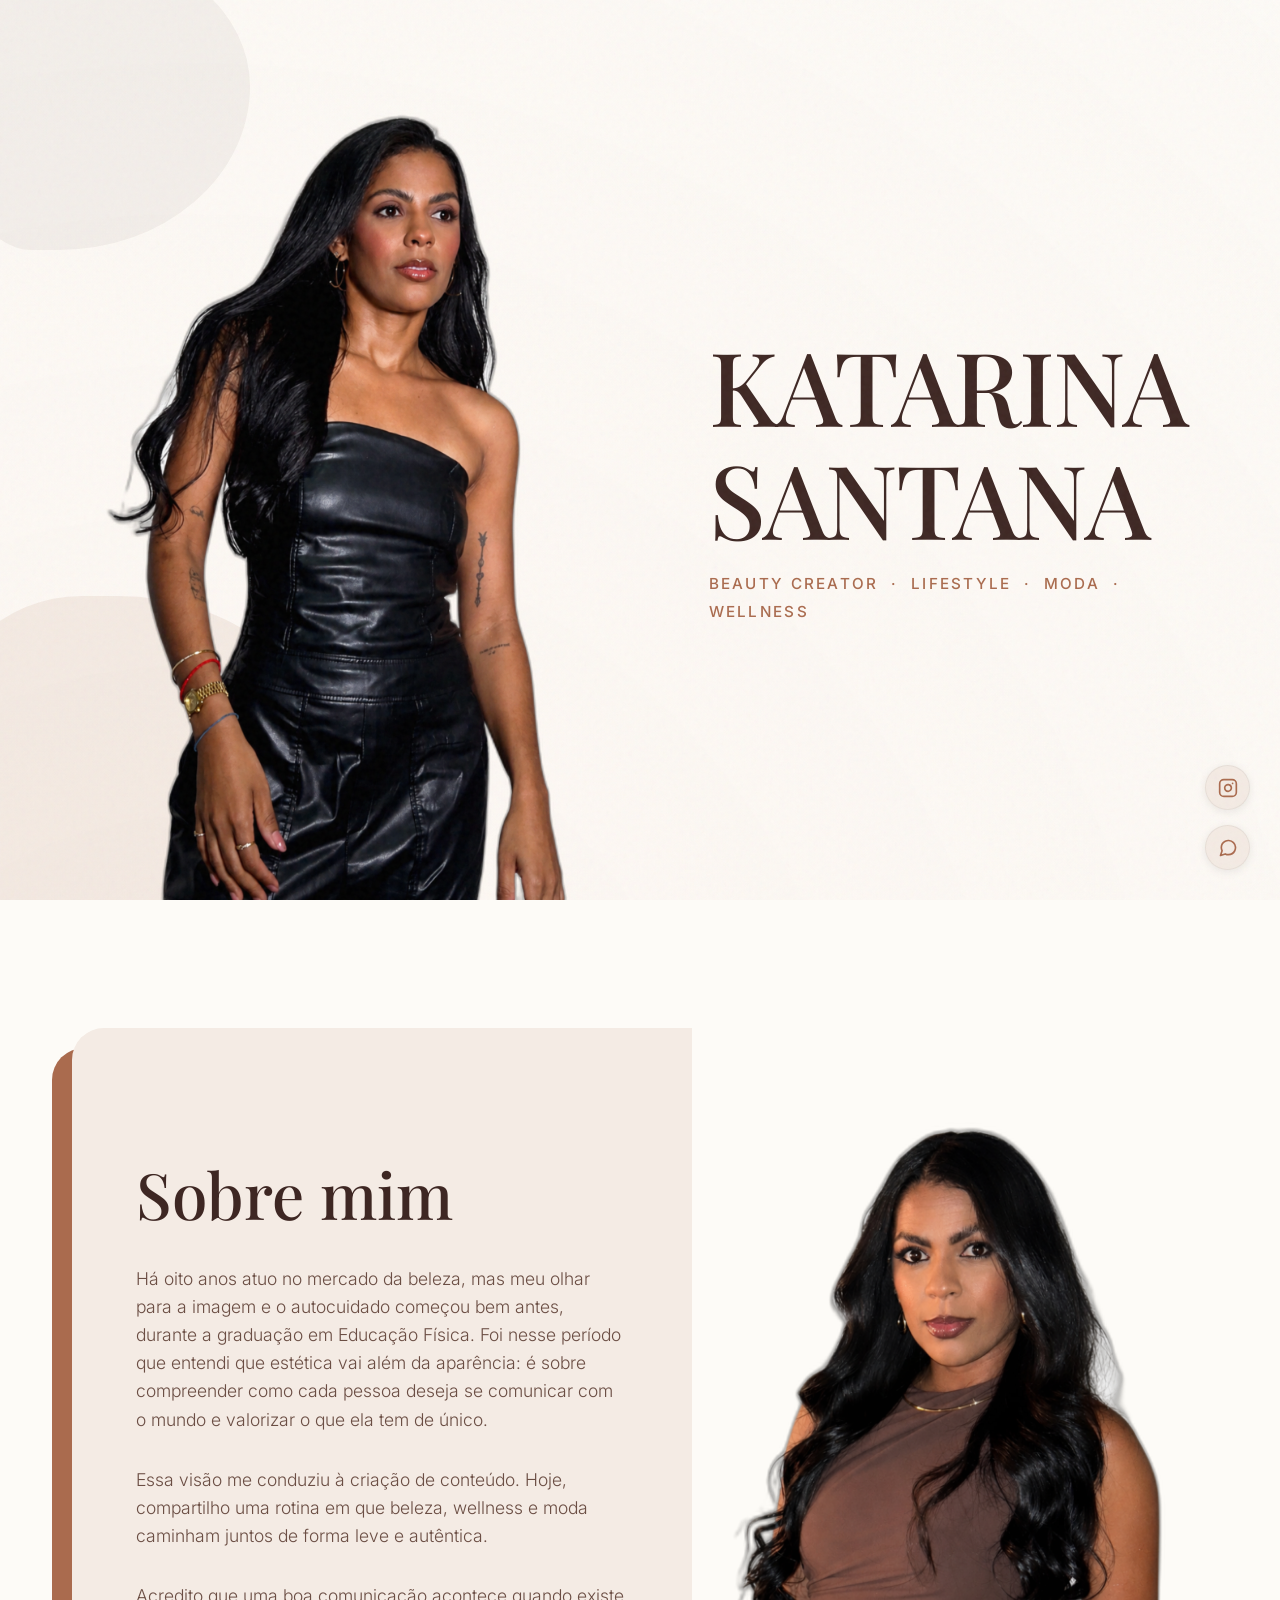
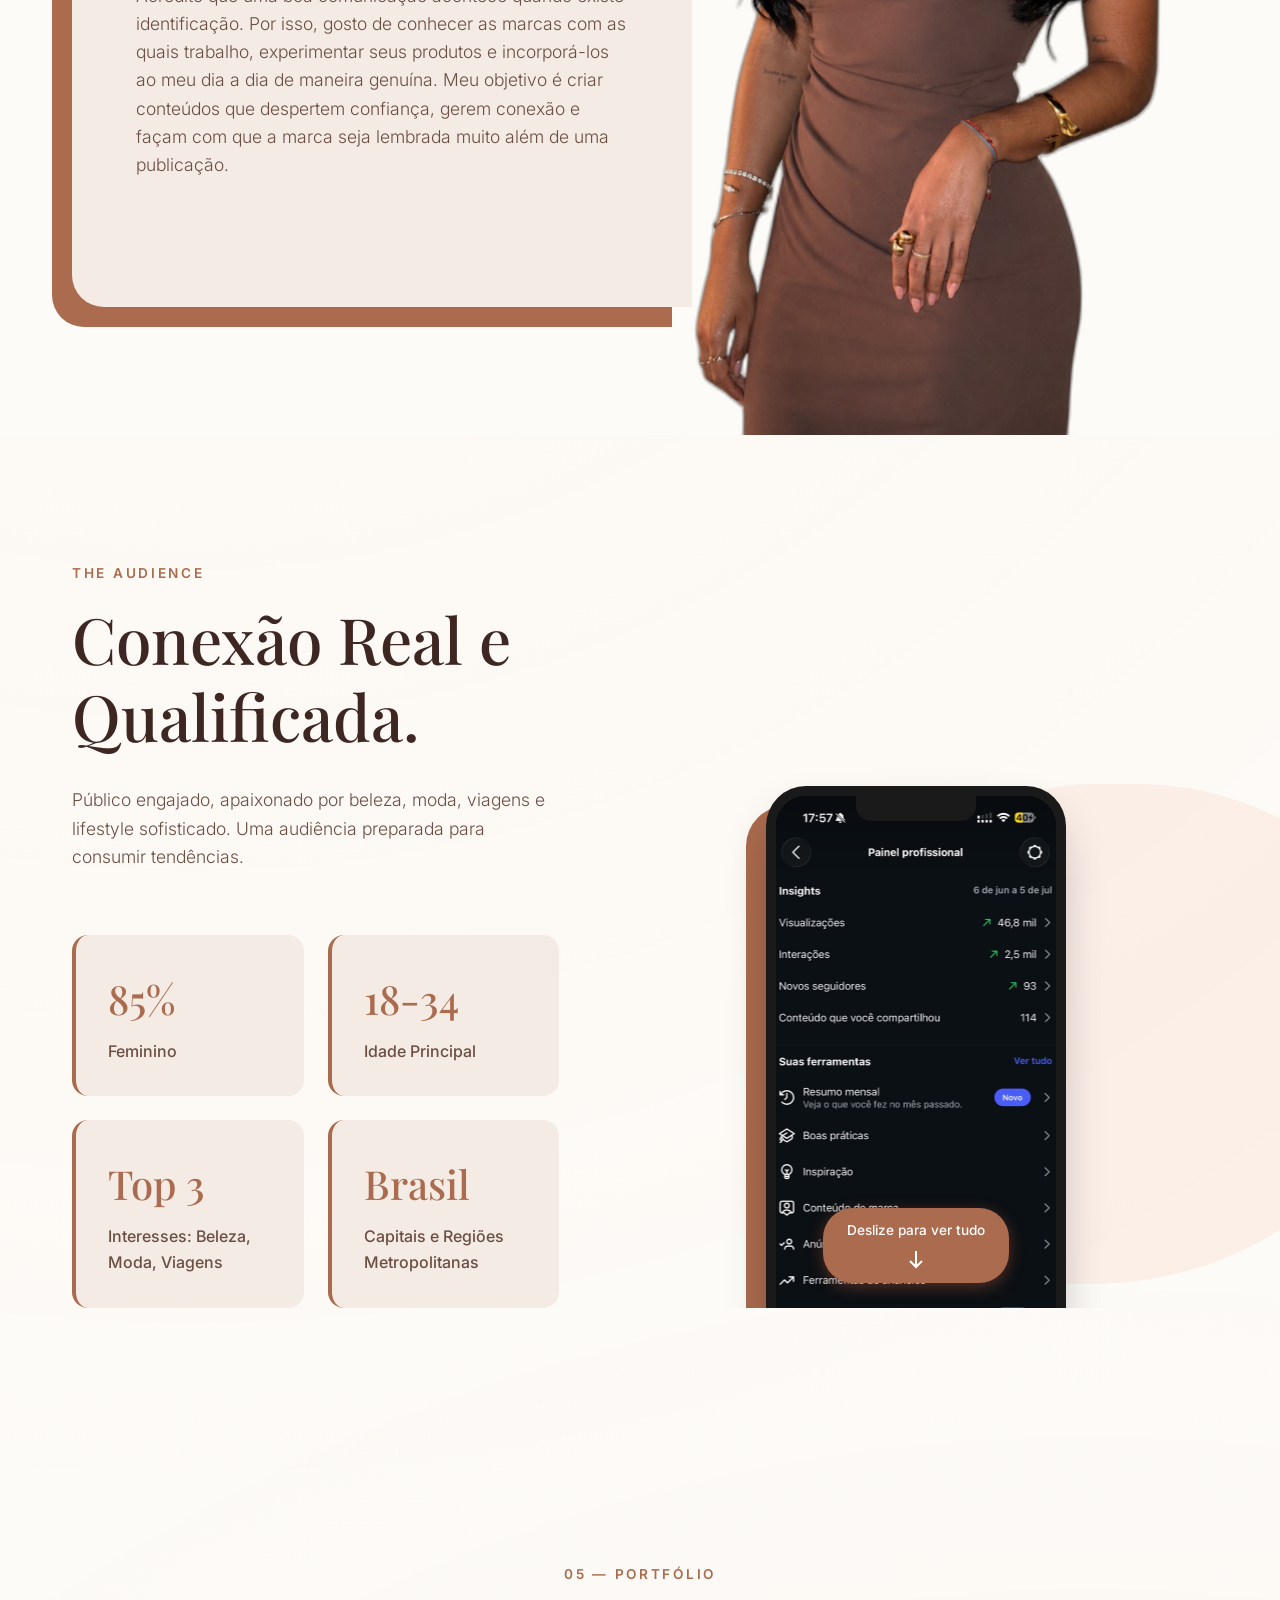
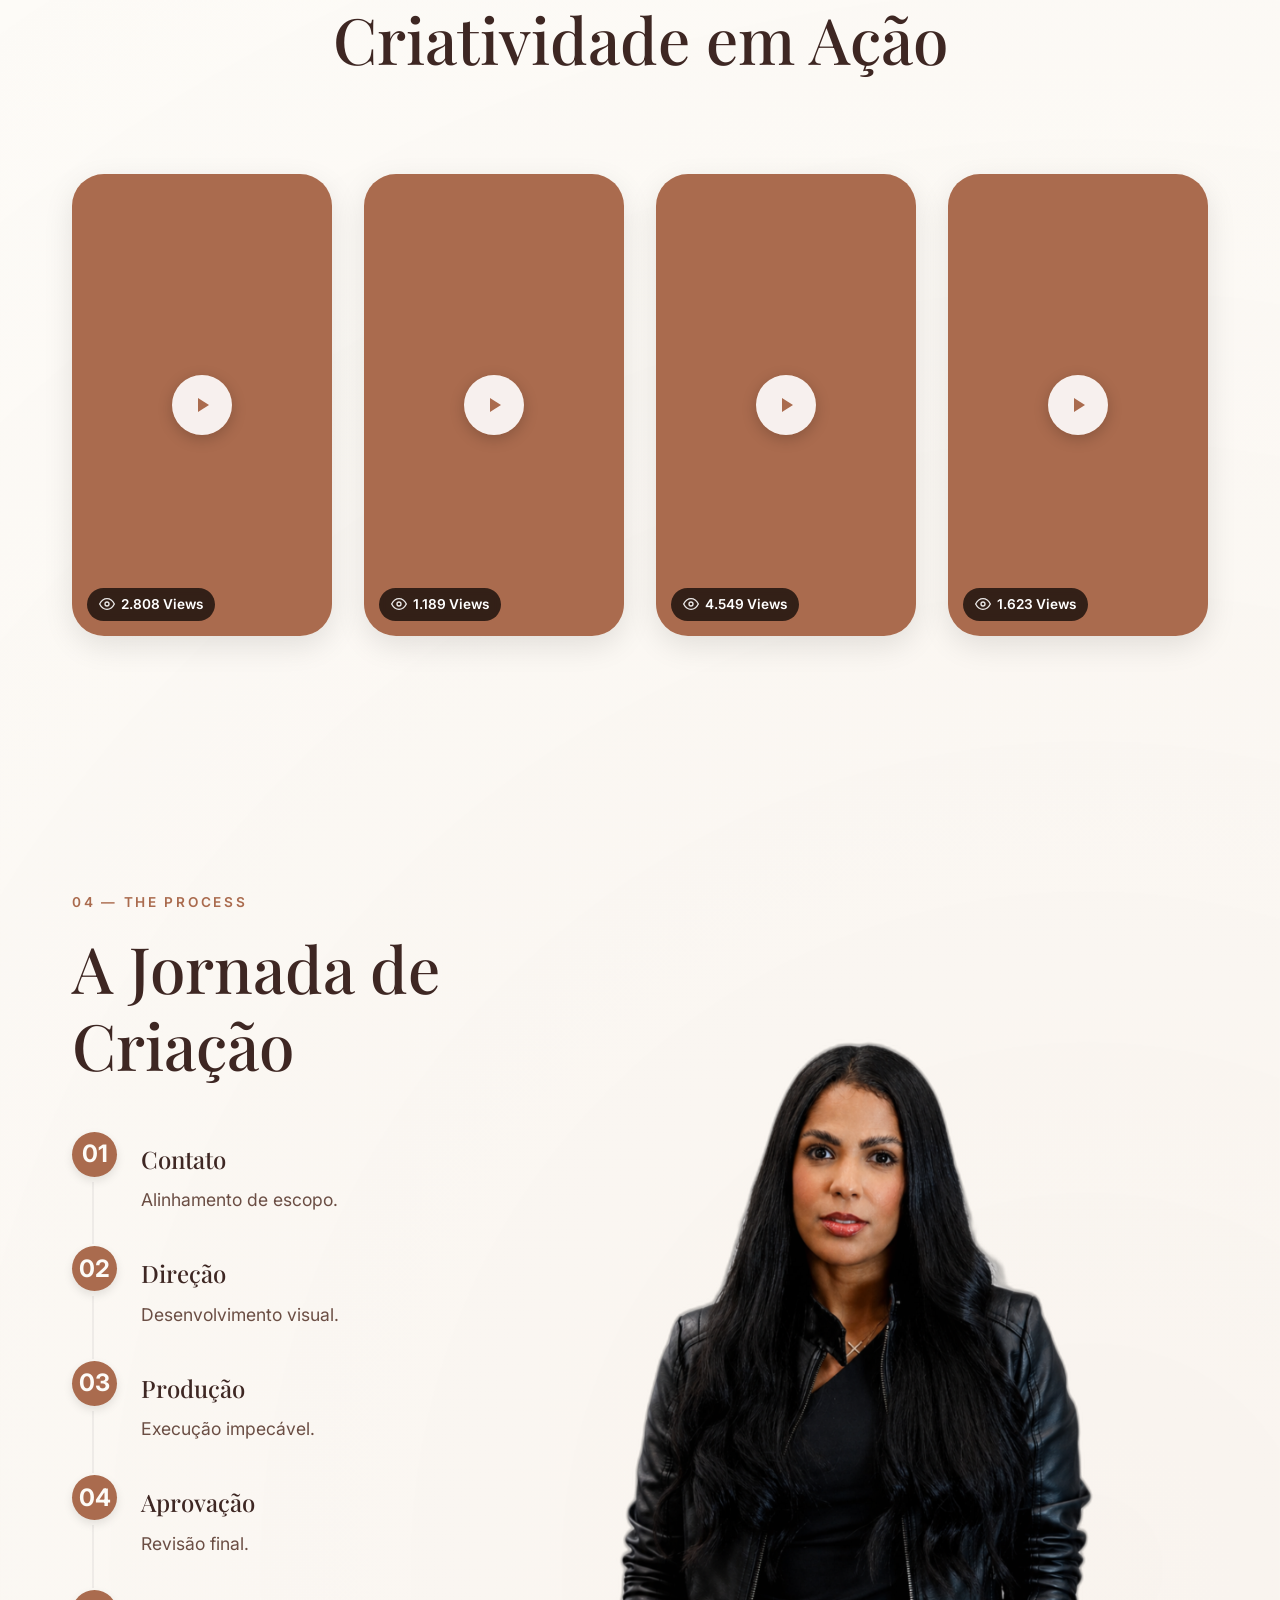
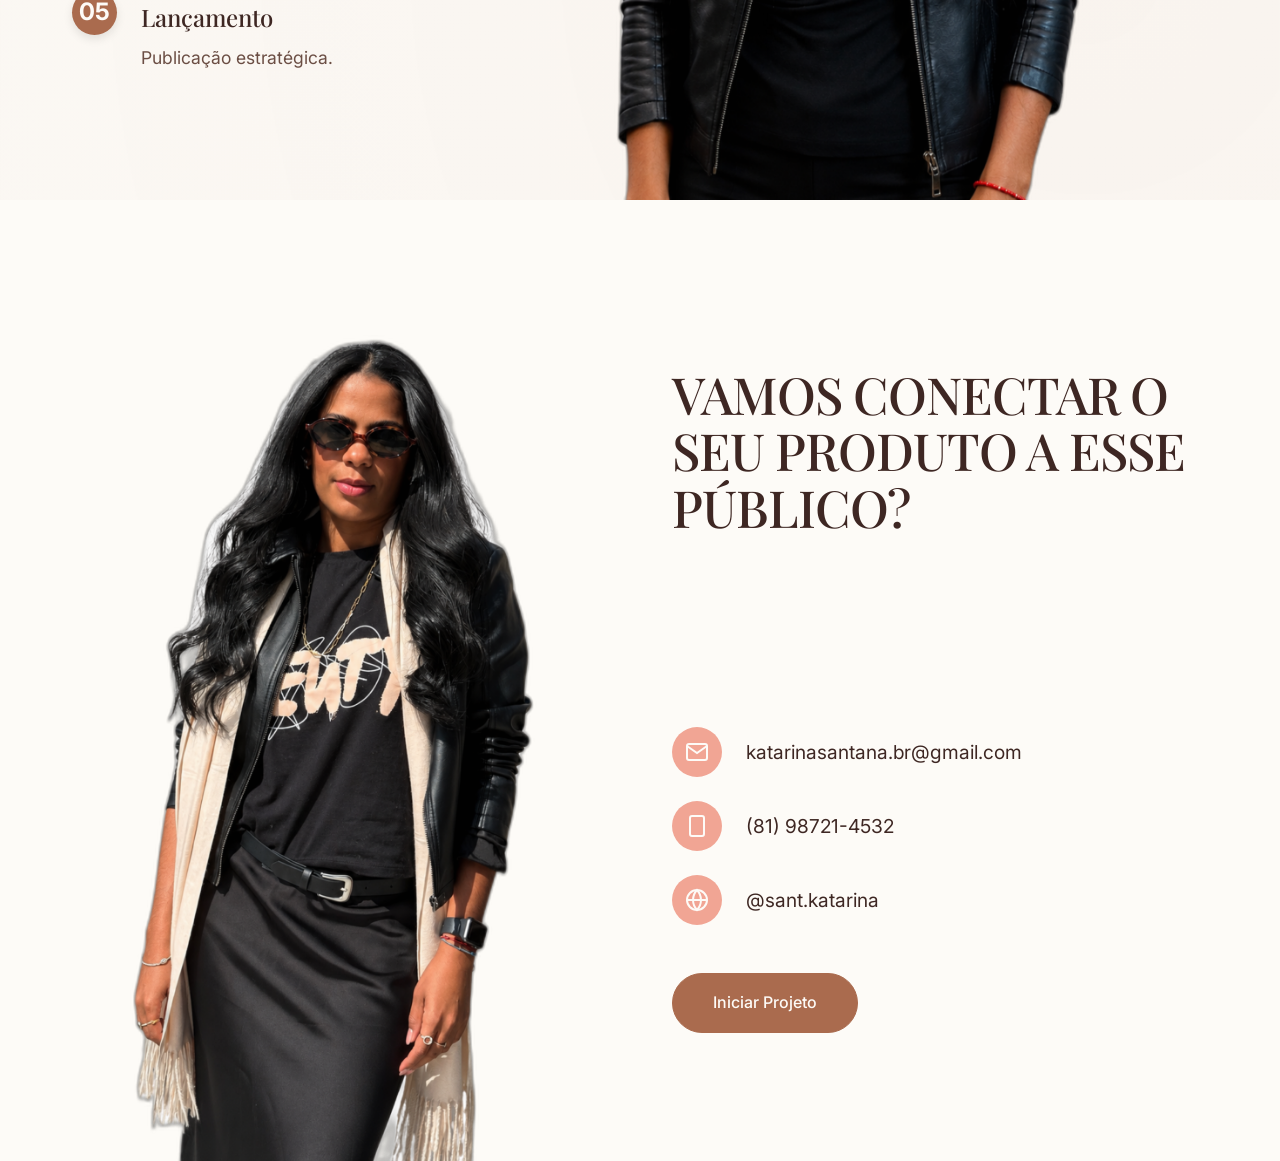
==== index.html @ c08e5e90 "Implementa melhorias de segurança (rel=noopener e .htaccess)" ====
<!DOCTYPE html>
<html lang="pt-BR">
<head>
    <meta charset="UTF-8">
    <meta name="viewport" content="width=device-width, initial-scale=1.0">
    <title>Katarina Santana | Mídia Kit Editorial</title>
    
    <!-- SEO Básico -->
    <meta name="description" content="Mídia Kit de Katarina Santana. Beauty Creator, Lifestyle, Moda e Wellness. Conecte sua marca a um público engajado e qualificado.">
    <meta name="keywords" content="Katarina Santana, Mídia Kit, Influenciadora, Beauty Creator, Lifestyle, Moda, Wellness, Parcerias, Publi">
    <meta name="author" content="Katarina Santana">

    <!-- Open Graph / Redes Sociais (WhatsApp, Instagram, LinkedIn) -->
    <meta property="og:type" content="website">
    <meta property="og:title" content="Katarina Santana | Mídia Kit Oficial">
    <meta property="og:description" content="Descubra o meu universo: Beauty, Lifestyle, Moda e Wellness. Vamos conectar a sua marca ao meu público?">
    <meta property="og:image" content="https://tecflowsolucoess.github.io/katarinasantana/assets/images/og-image.jpg?v=2">
    <meta property="og:image:width" content="800">
    <meta property="og:image:height" content="800">
    <meta property="og:url" content="https://tecflowsolucoess.github.io/katarinasantana/">
    <meta property="og:site_name" content="Katarina Santana">

    <!-- Favicon -->
    <link rel="icon" type="image/png" href="assets/images/1.png">
    
    <!-- Google Fonts -->
    <link rel="preconnect" href="https://fonts.googleapis.com">
    <link rel="preconnect" href="https://fonts.gstatic.com" crossorigin>
    <link href="https://fonts.googleapis.com/css2?family=Inter:wght@300;400;500;600&family=Playfair+Display:ital,wght@0,400;0,500;0,600;1,400;1,500&display=swap" rel="stylesheet">
    
    <!-- CSS -->
    <link rel="stylesheet" href="css/style.css?v=4">
    <link rel="stylesheet" href="css/animations.css?v=2">
    <link rel="stylesheet" href="css/responsive.css?v=2">
</head>
<body>

    <main class="smooth-scroll">
        <!-- Blobs Decorativos de Fundo (Aquarela) -->
        <div class="blob blob-terracota" style="top: 10%; left: -5%; width: 400px; height: 400px;"></div>
        <div class="blob blob-rose" style="top: 40%; right: -10%; width: 500px; height: 500px;"></div>

        <!-- Section 1: The Cover (Hero Editorial) -->
        <section id="hero" class="section-hero">
            <div class="container">
                <div class="hero-grid">
                    <div class="hero-image-col">
                        <img src="assets/images/2.png" alt="Katarina Santana" class="blend-image">
                    </div>
                    <div class="hero-content">
                        <h1 class="title-display">KATARINA<br>SANTANA</h1>
                        <p class="hero-roles">Beauty Creator &nbsp;·&nbsp; Lifestyle &nbsp;·&nbsp; Moda &nbsp;·&nbsp; Wellness</p>
                    </div>
                </div>
            </div>
        </section>

        <!-- Section 2: Sobre Mim -->
        <section id="sobre" class="section-sobre">
            <div class="container relative">
                <div class="sobre-wrapper">
                    <div class="sobre-card">
                        <h2 class="title-section">Sobre mim</h2>
                        <p class="text-body mb-4">Há oito anos atuo no mercado da beleza, mas meu olhar para a imagem e o autocuidado começou bem antes, durante a graduação em Educação Física. Foi nesse período que entendi que estética vai além da aparência: é sobre compreender como cada pessoa deseja se comunicar com o mundo e valorizar o que ela tem de único.</p>
                        <p class="text-body mb-4">Essa visão me conduziu à criação de conteúdo. Hoje, compartilho uma rotina em que beleza, wellness e moda caminham juntos de forma leve e autêntica.</p>
                        <p class="text-body">Acredito que uma boa comunicação acontece quando existe identificação. Por isso, gosto de conhecer as marcas com as quais trabalho, experimentar seus produtos e incorporá-los ao meu dia a dia de maneira genuína. Meu objetivo é criar conteúdos que despertem confiança, gerem conexão e façam com que a marca seja lembrada muito além de uma publicação.</p>
                    </div>
                    <div class="sobre-image-col">
                        <img src="assets/images/1.png" alt="Katarina Santana - A Essência" class="blend-image">
                    </div>
                </div>
            </div>
        </section>




        <!-- Section 5: The Audience -->
        <section id="audience" class="section-audience section-padding">
            <div class="container">
                <div class="audience-grid">
                    <div class="audience-text">
                        <span class="subtitle">The Audience</span>
                        <h2 class="title-section">Conexão Real e Qualificada.</h2>
                        <p class="text-body mb-8">Público engajado, apaixonado por beleza, moda, viagens e lifestyle sofisticado. Uma audiência preparada para consumir tendências.</p>
                        
                        <div class="demographics-grid">
                            <div class="demo-item">
                                <h4>85%</h4>
                                <p>Feminino</p>
                            </div>
                            <div class="demo-item">
                                <h4>18-34</h4>
                                <p>Idade Principal</p>
                            </div>
                            <div class="demo-item">
                                <h4>Top 3</h4>
                                <p>Interesses: Beleza, Moda, Viagens</p>
                            </div>
                            <div class="demo-item">
                                <h4>Brasil</h4>
                                <p>Capitais e Regiões Metropolitanas</p>
                            </div>
                        </div>
                    </div>
                    
                    <div class="audience-image">
                        <div class="phone-mockup">
                            <div class="phone-scroll-area">
                                <img src="assets/images/METRICAS/IMG-20260706-WA0044.jpg" alt="Métricas do Instagram - Painel Profissional">
                                <img src="assets/images/METRICAS/1000336711.jpg" alt="Métricas do Instagram - Alcance">
                                <img src="assets/images/METRICAS/1000336714.jpg" alt="Métricas do Instagram - Público">
                                <img src="assets/images/METRICAS/WhatsApp Image 2026-07-17 at 15.38.40 (1).jpeg" alt="Métricas do Instagram - Novas">
                                <img src="assets/images/METRICAS/WhatsApp Image 2026-07-17 at 15.38.40 (2).jpeg" alt="Métricas do Instagram - Novas">
                                <img src="assets/images/METRICAS/WhatsApp Image 2026-07-17 at 15.38.40.jpeg" alt="Métricas do Instagram - Novas">
                                <img src="assets/images/METRICAS/WhatsApp Image 2026-07-17 at 15.38.41.jpeg" alt="Métricas do Instagram - Novas">
                            </div>
                        </div>
                        <div class="scroll-hint" id="scrollHint">
                            <span>Deslize para ver tudo</span>
                            <svg width="24" height="24" viewBox="0 0 24 24" fill="none" stroke="currentColor" stroke-width="2"><path d="M12 4v16M18 14l-6 6-6-6"/></svg>
                        </div>
                    </div>
                </div>
            </div>
        </section>

        <!-- Section 6: Video Showcase (Vitrine) -->
        <section id="showcase" class="section-showcase section-padding">
            <div class="blob blob-brown" style="top: -50px; left: -50px; width: 300px; height: 300px;"></div>
            
            <div class="container relative">
                <div class="showcase-header text-center mb-8">
                    <span class="subtitle">05 — Portfólio</span>
                    <h2 class="title-section">Criatividade em Ação</h2>
                </div>
                
                <div class="video-grid mt-8">
                    <!-- Video 1 -->
                    <a href="https://www.instagram.com/reel/DZqTfoDMDBE/" target="_blank" rel="noopener noreferrer" class="video-item" id="video1">
                        <div class="video-cover">
                            <video src="assets/videos/VIDEO 1/video.mp4" autoplay loop muted playsinline class="video-preview"></video>
                            <div class="video-metric">
                                <svg width="16" height="16" viewBox="0 0 24 24" fill="none" stroke="currentColor" stroke-width="2"><path d="M1 12s4-8 11-8 11 8 11 8-4 8-11 8-11-8-11-8z"/><circle cx="12" cy="12" r="3"/></svg>
                                <span>2.808 Views</span>
                            </div>
                            <div class="play-button">
                                <svg width="24" height="24" viewBox="0 0 24 24" fill="currentColor"><path d="M8 5v14l11-7z"/></svg>
                            </div>
                        </div>
                    </a>
                    
                    <!-- Video 2 -->
                    <a href="https://www.instagram.com/reel/DZ8UK_6MDqi/" target="_blank" rel="noopener noreferrer" class="video-item" id="video2">
                        <div class="video-cover">
                            <video src="assets/videos/VIDEO 2/video.mp4" autoplay loop muted playsinline class="video-preview"></video>
                            <div class="video-metric">
                                <svg width="16" height="16" viewBox="0 0 24 24" fill="none" stroke="currentColor" stroke-width="2"><path d="M1 12s4-8 11-8 11 8 11 8-4 8-11 8-11-8-11-8z"/><circle cx="12" cy="12" r="3"/></svg>
                                <span>1.189 Views</span>
                            </div>
                            <div class="play-button">
                                <svg width="24" height="24" viewBox="0 0 24 24" fill="currentColor"><path d="M8 5v14l11-7z"/></svg>
                            </div>
                        </div>
                    </a>
                    
                    <!-- Video 3 -->
                    <a href="https://www.instagram.com/reel/DaJM4aHMTYI/" target="_blank" rel="noopener noreferrer" class="video-item" id="video3">
                        <div class="video-cover">
                            <video src="assets/videos/VIDEO 3/video novo.mp4" autoplay loop muted playsinline class="video-preview"></video>
                            <div class="video-metric">
                                <svg width="16" height="16" viewBox="0 0 24 24" fill="none" stroke="currentColor" stroke-width="2"><path d="M1 12s4-8 11-8 11 8 11 8-4 8-11 8-11-8-11-8z"/><circle cx="12" cy="12" r="3"/></svg>
                                <span>4.549 Views</span>
                            </div>
                            <div class="play-button">
                                <svg width="24" height="24" viewBox="0 0 24 24" fill="currentColor"><path d="M8 5v14l11-7z"/></svg>
                            </div>
                        </div>
                    </a>
                    
                    <!-- Video 4 -->
                    <a href="https://www.instagram.com/reel/DZBXLuNM38G/" target="_blank" rel="noopener noreferrer" class="video-item" id="video4">
                        <div class="video-cover">
                            <video src="assets/videos/VIDEO 4/video.mp4" autoplay loop muted playsinline class="video-preview"></video>
                            <div class="video-metric">
                                <svg width="16" height="16" viewBox="0 0 24 24" fill="none" stroke="currentColor" stroke-width="2"><path d="M1 12s4-8 11-8 11 8 11 8-4 8-11 8-11-8-11-8z"/><circle cx="12" cy="12" r="3"/></svg>
                                <span>1.623 Views</span>
                            </div>
                            <div class="play-button">
                                <svg width="24" height="24" viewBox="0 0 24 24" fill="currentColor"><path d="M8 5v14l11-7z"/></svg>
                            </div>
                        </div>
                    </a>
                </div>
                

            </div>
        </section>

        <!-- Section 7: The Process -->
        <section id="process" class="section-process section-padding" style="background-color: var(--clr-bg-alt);">
            <div class="container">
                <div class="process-grid">
                    <div class="process-image-wrapper">
                        <img src="assets/images/3.png" alt="A Jornada de Criação" class="blend-image">
                    </div>
                    <div class="process-content">
                        <span class="subtitle">04 — The Process</span>
                        <h2 class="title-section" style="margin-bottom: 3rem;">A Jornada de Criação</h2>
                        <div class="process-steps-vertical">
                            <div class="step-item-vert">
                                <span class="step-number">01</span>
                                <div class="step-text">
                                    <h4 class="step-title">Contato</h4>
                                    <p class="step-desc">Alinhamento de escopo.</p>
                                </div>
                            </div>
                            <div class="step-item-vert">
                                <span class="step-number">02</span>
                                <div class="step-text">
                                    <h4 class="step-title">Direção</h4>
                                    <p class="step-desc">Desenvolvimento visual.</p>
                                </div>
                            </div>
                            <div class="step-item-vert">
                                <span class="step-number">03</span>
                                <div class="step-text">
                                    <h4 class="step-title">Produção</h4>
                                    <p class="step-desc">Execução impecável.</p>
                                </div>
                            </div>
                            <div class="step-item-vert">
                                <span class="step-number">04</span>
                                <div class="step-text">
                                    <h4 class="step-title">Aprovação</h4>
                                    <p class="step-desc">Revisão final.</p>
                                </div>
                            </div>
                            <div class="step-item-vert">
                                <span class="step-number">05</span>
                                <div class="step-text">
                                    <h4 class="step-title">Lançamento</h4>
                                    <p class="step-desc">Publicação estratégica.</p>
                                </div>
                            </div>
                        </div>
                    </div>
                </div>
            </div>
        </section>

        <!-- Section 8: The Invitation (Contato) -->
        <section id="cta" class="section-cta">
            <div class="container">
                <div class="cta-grid">
                    <div class="cta-image-wrapper">
                        <img src="assets/images/4.png" alt="Contato" class="blend-image">
                    </div>
                    <div class="cta-text">
                        <span class="subtitle">07 — The Invitation</span>
                        <h2 class="title-display" style="font-size: clamp(2rem, 4vw, 3.2rem); line-height: 1.1; margin-bottom: 1rem;">VAMOS CONECTAR O SEU PRODUTO A ESSE PÚBLICO?</h2>
                        <p class="text-body" style="font-size: 1.25rem; color: var(--clr-text-main); margin-bottom: 2rem;">Mais do que criar conteúdo, eu ofereço uma ponte de confiança entre a sua marca e uma comunidade altamente nichada através de narrativas estéticas, autênticas e que geram desejo e identificação real.</p>
                        
                        <div class="contact-info">
                            <a href="mailto:katarinasantana.br@gmail.com" class="contact-item">
                                <div class="contact-icon">
                                    <svg width="24" height="24" viewBox="0 0 24 24" fill="none" stroke="currentColor" stroke-width="2"><path d="M4 4h16c1.1 0 2 .9 2 2v12c0 1.1-.9 2-2 2H4c-1.1 0-2-.9-2-2V6c0-1.1.9-2 2-2z"></path><polyline points="22,6 12,13 2,6"></polyline></svg>
                                </div>
                                <span>katarinasantana.br@gmail.com</span>
                            </a>
                            <a href="https://wa.me/5581987214532" target="_blank" rel="noopener noreferrer" class="contact-item">
                                <div class="contact-icon">
                                    <svg width="24" height="24" viewBox="0 0 24 24" fill="none" stroke="currentColor" stroke-width="2"><rect x="5" y="2" width="14" height="20" rx="2" ry="2"></rect><line x1="12" y1="18" x2="12.01" y2="18"></line></svg>
                                </div>
                                <span>(81) 98721-4532</span>
                            </a>
                            <a href="https://instagram.com/sant.katarina" target="_blank" rel="noopener noreferrer" class="contact-item">
                                <div class="contact-icon">
                                    <svg width="24" height="24" viewBox="0 0 24 24" fill="none" stroke="currentColor" stroke-width="2"><circle cx="12" cy="12" r="10"></circle><line x1="2" y1="12" x2="22" y2="12"></line><path d="M12 2a15.3 15.3 0 0 1 4 10 15.3 15.3 0 0 1-4 10 15.3 15.3 0 0 1-4-10 15.3 15.3 0 0 1 4-10z"></path></svg>
                                </div>
                                <span>@sant.katarina</span>
                            </a>
                        </div>
                        
                        <div style="margin-top: 3rem;">
                            <a href="https://wa.me/5581987214532" target="_blank" rel="noopener noreferrer" class="btn-primary">Iniciar Projeto</a>
                        </div>
                    </div>
                </div>
            </div>
    </section>
    
        <!-- Floating Action Buttons -->
        <div class="floating-buttons">
            <a href="https://instagram.com/sant.katarina" target="_blank" rel="noopener noreferrer" class="float-btn float-ig" aria-label="Instagram">
                <svg width="24" height="24" viewBox="0 0 24 24" fill="none" stroke="currentColor" stroke-width="2" stroke-linecap="round" stroke-linejoin="round"><rect x="2" y="2" width="20" height="20" rx="5" ry="5"></rect><path d="M16 11.37A4 4 0 1 1 12.63 8 4 4 0 0 1 16 11.37z"></path><line x1="17.5" y1="6.5" x2="17.51" y2="6.5"></line></svg>
            </a>
            <a href="https://wa.me/5581987214532" target="_blank" rel="noopener noreferrer" class="float-btn float-wa" aria-label="WhatsApp">
                <svg width="28" height="28" viewBox="0 0 24 24" fill="none" stroke="currentColor" stroke-width="2" stroke-linecap="round" stroke-linejoin="round"><path d="M21 11.5a8.38 8.38 0 0 1-.9 3.8 8.5 8.5 0 0 1-7.6 4.7 8.38 8.38 0 0 1-3.8-.9L3 21l1.9-5.7a8.38 8.38 0 0 1-.9-3.8 8.5 8.5 0 0 1 4.7-7.6 8.38 8.38 0 0 1 3.8-.9h.5a8.48 8.48 0 0 1 8 8v.5z"></path></svg>
            </a>
        </div>
    </main>

    <!-- Scripts -->
    <script src="js/main.js?v=4"></script>
    <script src="js/animations.js?v=2"></script>
    <script src="js/gallery.js?v=2"></script>
</body>
</html>
---- css/style.css ----
/* ==========================================================================
   Base & Reset
   ========================================================================== */
:root {
    /* Cores principais baseadas no PDF (Terracota, Marrom Escuro, Bege, Rosé) */
    --clr-bg-main: #FDFBF7; /* Bege texturizado claro */
    --clr-bg-card: #F4EBE4; /* Bege um pouco mais escuro para cards */
    --clr-text-main: #3E2723; /* Marrom bordô escuro */
    --clr-text-muted: #6B4E44; /* Marrom médio suave */
    --clr-terracota: #AA6B4E; /* Terracota / Marrom avermelhado quente */
    --clr-rose: #F1A594; /* Rosé / Pêssego */
    --clr-rose-light: #FCECE8;
    --clr-white: #ffffff;
    
    /* Tipografia */
    --font-heading: 'Playfair Display', serif;
    --font-body: 'Inter', sans-serif;
    
    /* Espaçamentos e Layout */
    --spacing-xs: 0.5rem;
    --spacing-sm: 1rem;
    --spacing-md: 2rem;
    --spacing-lg: 4rem;
    --spacing-xl: 8rem;
    
    --container-width: 1200px;
    --radius-sm: 8px;
    --radius-md: 16px;
    --radius-lg: 32px;
    --radius-blob: 40% 60% 70% 30% / 40% 50% 60% 50%;
}

* {
    margin: 0;
    padding: 0;
    box-sizing: border-box;
}

body {
    font-family: var(--font-body);
    color: var(--clr-text-main);
    background-color: var(--clr-bg-main);
    line-height: 1.6;
    overflow-x: hidden;
    position: relative;
    /* Textura de fundo suave imitando aquarela/papel */
    background-image: 
        radial-gradient(circle at 15% 20%, rgba(241, 165, 148, 0.05) 0%, transparent 40%),
        radial-gradient(circle at 85% 80%, rgba(170, 107, 78, 0.05) 0%, transparent 40%);
}

/* Textura Global Premium (Ruído/Papel) */
body::after {
    content: '';
    position: fixed;
    top: 0;
    left: 0;
    width: 100vw;
    height: 100vh;
    pointer-events: none; /* Não atrapalha os cliques */
    z-index: 9999; /* Fica por cima de tudo unificando a textura */
    background-image: url("data:image/svg+xml,%3Csvg viewBox='0 0 200 200' xmlns='http://www.w3.org/2000/svg'%3E%3Cfilter id='noiseFilter'%3E%3CfeTurbulence type='fractalNoise' baseFrequency='0.8' numOctaves='3' stitchTiles='stitch'/%3E%3C/filter%3E%3Crect width='100%25' height='100%25' filter='url(%23noiseFilter)' opacity='0.05'/%3E%3C/svg%3E");
    opacity: 0.8; /* Intensidade fina */
}

.container {
    width: 100%;
    max-width: var(--container-width);
    margin: 0 auto;
    padding: 0 var(--spacing-md);
    position: relative;
    z-index: 2;
}

.section-padding {
    padding: var(--spacing-xl) 0;
}

.relative {
    position: relative;
}

/* ==========================================================================
   Typography
   ========================================================================== */
h1, h2, h3, h4, h5, h6 {
    font-family: var(--font-heading);
    color: var(--clr-text-main);
    font-weight: 500;
}

.title-display {
    font-size: clamp(4rem, 8vw, 7rem);
    line-height: 1.1;
    margin-bottom: var(--spacing-sm);
    letter-spacing: -0.02em;
}

.title-section {
    font-size: clamp(2.5rem, 5vw, 4rem);
    line-height: 1.2;
    margin-bottom: var(--spacing-md);
    position: relative;
    display: inline-block;
}

.subtitle {
    font-family: var(--font-body);
    font-size: 0.85rem;
    text-transform: uppercase;
    letter-spacing: 0.2em;
    color: var(--clr-terracota);
    display: block;
    margin-bottom: var(--spacing-sm);
    font-weight: 600;
}

.text-body {
    font-size: 1.1rem;
    color: var(--clr-text-muted);
    font-weight: 300;
}

.text-center {
    text-align: center;
}

.mb-4 { margin-bottom: var(--spacing-md); }
.mb-8 { margin-bottom: var(--spacing-lg); }
.mt-8 { margin-top: var(--spacing-lg); }

/* ==========================================================================
   Utilitários e Elementos Comuns
   ========================================================================== */
.btn-primary {
    display: inline-block;
    padding: 1rem 2.5rem;
    background-color: var(--clr-terracota);
    color: var(--clr-bg-main);
    text-decoration: none;
    border-radius: 50px;
    font-family: var(--font-body);
    font-weight: 500;
    font-size: 1rem;
    transition: all 0.3s ease;
    border: 1px solid var(--clr-terracota);
    cursor: pointer;
}

.btn-primary:hover {
    background-color: transparent;
    color: var(--clr-terracota);
}

/* A mágica de remover fundos neutros! */
.blend-image {
    display: block;
    width: 100%;
    height: auto;
    object-fit: contain;
    object-position: bottom center;
}

/* Formas orgânicas decorativas (Blobs) */
.blob {
    position: absolute;
    z-index: 0;
    border-radius: var(--radius-blob);
}
.blob-terracota {
    background: var(--clr-terracota);
    opacity: 0.1;
}
.blob-rose {
    background: var(--clr-rose);
    opacity: 0.15;
}
.blob-brown {
    background: var(--clr-text-main);
    opacity: 0.05;
}

/* ==========================================================================
   Section 1: Hero Editorial
   ========================================================================== */
.section-hero {
    min-height: 100vh;
    display: flex;
    align-items: flex-end;
    position: relative;
    overflow: hidden;
    padding-top: 10vh;
}

.hero-grid {
    display: grid;
    grid-template-columns: 1fr 1fr;
    align-items: stretch;
    gap: var(--spacing-lg);
    width: 100%;
    position: relative;
    z-index: 2;
}

.hero-image-col {
    position: relative;
    display: flex;
    align-items: flex-end;
    justify-content: flex-start;
}

.hero-image-col img {
    max-height: 90vh;
    width: auto;
    object-fit: contain;
    object-position: bottom left;
}

.hero-content {
    display: flex;
    flex-direction: column;
    justify-content: center;
    padding-right: var(--spacing-xl);
    padding-bottom: 4vh; /* Ajustado para descer mais o texto em relação à base */
}

.hero-roles {
    font-family: var(--font-body);
    font-size: 0.95rem;
    color: var(--clr-terracota);
    text-transform: uppercase;
    letter-spacing: 0.15em;
    font-weight: 500;
    line-height: 1.8;
}

.hero-desc {
    margin-top: 1.5rem;
    font-size: 1.15rem;
    font-style: italic;
    color: var(--clr-text-muted);
}

/* ==========================================================================
   Section 2: Sobre Mim
   ========================================================================== */
.section-sobre {
    padding: var(--spacing-xl) 0;
    position: relative;
    background-color: var(--clr-bg-main);
    overflow: hidden;
}

.sobre-wrapper {
    display: grid;
    grid-template-columns: 1.2fr 1fr;
    gap: 0;
    align-items: stretch;
}

.sobre-card {
    background-color: var(--clr-bg-card);
    padding: var(--spacing-xl) var(--spacing-lg);
    border-radius: var(--radius-lg) 0 0 var(--radius-lg);
    box-shadow: -20px 20px 0 var(--clr-terracota); /* Sombra sólida inspirada no PDF */
    position: relative;
    z-index: 2;
}

.sobre-image-col {
    position: relative;
    z-index: 3;
    margin-left: -5rem; /* Sobrepor o card */
    display: block; /* Removendo flex para usar absolute child */
}

.sobre-image-col img {
    position: absolute;
    bottom: calc(-1 * var(--spacing-xl)); /* Ancorar matematicamente ao fundo da seção */
    left: -5%;
    width: 115%;
    height: auto;
    max-height: 200%; /* Permite crescer bastante */
    object-fit: contain;
    object-position: bottom center;
}

/* ==========================================================================
   Section 3: Portfolio Editorial (A Arte)
   ========================================================================== */
.section-portfolio {
    background-color: var(--clr-bg-main);
    position: relative;
}

.portfolio-gallery {
    display: grid;
    grid-template-columns: repeat(3, 1fr);
    gap: 2rem;
    margin-top: var(--spacing-lg);
}

.gallery-item {
    position: relative;
    border-radius: var(--radius-md);
    overflow: hidden;
    aspect-ratio: 4/5;
    box-shadow: 0 10px 30px rgba(62, 39, 35, 0.05);
}

.gallery-item img {
    width: 100%;
    height: 100%;
    object-fit: cover;
    transition: transform 0.6s ease;
}

.gallery-item:hover img {
    transform: scale(1.05);
}

.gallery-item.item-2 {
    margin-top: -3rem; /* Desalinhamento estético */
}

/* ==========================================================================
   Section 4: The Impact (Métricas)
   ========================================================================== */
.section-impact {
    background-color: var(--clr-bg-card);
    position: relative;
    overflow: hidden;
}

.impact-grid {
    display: grid;
    grid-template-columns: 1fr 1fr;
    gap: var(--spacing-xl);
    align-items: stretch;
}

.impact-image {
    position: relative;
    display: flex;
    align-items: flex-end;
    transform: translateY(calc(var(--spacing-xl) + 5rem)); /* Empurra mais para compensar qualquer margem invisível no PNG */
}

/* Estilo de ícones circulares do PDF */
.metrics-list {
    display: flex;
    flex-direction: column;
    gap: 1.5rem;
    margin-top: 2rem;
}

.metric-row {
    display: flex;
    align-items: center;
    gap: 1rem;
}

.metric-icon {
    width: 60px;
    height: 60px;
    background-color: var(--clr-rose);
    border-radius: 50%;
    display: flex;
    align-items: center;
    justify-content: center;
    color: var(--clr-white);
    font-size: 1.5rem;
    flex-shrink: 0;
}

.metric-text {
    font-family: var(--font-heading);
    font-size: 1.6rem;
    color: var(--clr-text-main);
    font-weight: 600;
}

.pill-handle {
    display: inline-block;
    background-color: var(--clr-rose);
    color: var(--clr-text-main);
    font-family: var(--font-body);
    font-weight: 600;
    padding: 1rem 2rem;
    border-radius: 50px;
    font-size: 1.2rem;
    margin-top: 2rem;
    opacity: 0.9;
}

/* ==========================================================================
   Section 5: The Audience
   ========================================================================== */
.section-audience {
    position: relative;
}

.audience-grid {
    display: grid;
    grid-template-columns: 1fr 1.2fr;
    gap: var(--spacing-lg);
    align-items: stretch;
}

.demographics-grid {
    display: grid;
    grid-template-columns: 1fr 1fr;
    gap: 1.5rem;
    margin-top: 2rem;
}

.demo-item {
    background-color: var(--clr-bg-card);
    padding: 2rem;
    border-radius: var(--radius-md);
    border-left: 4px solid var(--clr-terracota);
}

.demo-item h4 {
    font-size: 2.5rem;
    color: var(--clr-terracota);
    margin-bottom: 0.5rem;
}

.demo-item p {
    color: var(--clr-text-muted);
    font-weight: 500;
}

.audience-image {
    display: flex;
    justify-content: center;
    align-items: flex-end;
    position: relative;
}

.phone-mockup {
    position: relative;
    width: 280px;
    height: 620px;
    background-color: #000;
    border-radius: 40px 40px 0 0;
    border: 10px solid #1a1a1a;
    border-bottom: 0;
    box-shadow: 0 25px 50px -12px rgba(0, 0, 0, 0.3), -20px 20px 0 var(--clr-terracota);
    overflow: hidden;
    margin: 0 auto;
}

/* O "notch" (entalhe) da câmera do celular */
.phone-mockup::before {
    content: '';
    position: absolute;
    top: 0;
    left: 50%;
    transform: translateX(-50%);
    width: 120px;
    height: 25px;
    background-color: #1a1a1a;
    border-bottom-left-radius: 15px;
    border-bottom-right-radius: 15px;
    z-index: 10;
}

.phone-scroll-area {
    width: 100%;
    height: 100%;
    overflow-y: auto;
    overflow-x: hidden;
    scroll-behavior: smooth;
    background-color: #111;
    /* Hide scrollbar for a cleaner look */
    scrollbar-width: none;
    -ms-overflow-style: none;
}

.phone-scroll-area::-webkit-scrollbar {
    display: none;
}

.phone-scroll-area img {
    width: 100%;
    height: auto;
    display: block;
    margin-bottom: -1px; /* Evita linhas brancas/pretas finas entre as fotos caso as bordas não se toquem perfeitamente */
}

/* Indicador de rolagem do celular */
.scroll-hint {
    position: absolute;
    bottom: 25px;
    left: 50%;
    transform: translateX(-50%);
    display: flex;
    flex-direction: column;
    align-items: center;
    gap: 5px;
    color: #fff;
    background-color: var(--clr-terracota);
    box-shadow: 0 4px 15px rgba(192, 92, 64, 0.4);
    padding: 12px 24px;
    border-radius: 30px;
    font-size: 0.85rem;
    font-family: var(--font-body);
    font-weight: 500;
    pointer-events: none; /* Para não bloquear o scroll */
    z-index: 999;
    transition: opacity 0.3s ease, visibility 0.3s ease;
    animation: phone-bounce 2s infinite;
}

@keyframes phone-bounce {
    0%, 20%, 50%, 80%, 100% {
        transform: translateX(-50%) translateY(0);
    }
    40% {
        transform: translateX(-50%) translateY(-10px);
    }
    60% {
        transform: translateX(-50%) translateY(-5px);
    }
}

.phone-mockup img {
    width: 100%;
    height: 100%;
    object-fit: cover;
    object-position: top center;
    background-color: #111;
}

/* ==========================================================================
   Section 6: Expertise (O que podemos criar)
   ========================================================================== */
.section-services {
    background-color: var(--clr-bg-main);
    position: relative;
}

.video-grid {
    display: grid;
    grid-template-columns: repeat(4, 1fr);
    gap: 2rem;
    margin-top: 3rem;
}

.video-item {
    display: block;
    text-decoration: none;
    transition: transform 0.3s ease;
    border-radius: var(--radius-lg);
    overflow: hidden;
    box-shadow: 0 10px 30px rgba(0,0,0,0.1);
}

.video-item:hover {
    transform: translateY(-10px);
    box-shadow: 0 15px 40px rgba(0,0,0,0.15);
}

.video-cover {
    position: relative;
    width: 100%;
    aspect-ratio: 9/16; /* Proporção de Reels/TikTok */
    background-color: var(--clr-terracota);
    overflow: hidden;
}

.placeholder-cover {
    width: 100%;
    height: 100%;
    background: linear-gradient(45deg, #a46d5c, #e0b4a6);
}

.video-cover img, .video-preview {
    width: 100%;
    height: 100%;
    object-fit: cover;
    transition: transform 0.5s ease;
    pointer-events: none; /* Deixa o clique ir para o link <a> principal */
}

.video-item:hover .video-cover img,
.video-item:hover .video-preview {
    transform: scale(1.05);
}

.play-button {
    position: absolute;
    top: 50%;
    left: 50%;
    transform: translate(-50%, -50%);
    width: 60px;
    height: 60px;
    background-color: rgba(255, 255, 255, 0.9);
    border-radius: 50%;
    display: flex;
    justify-content: center;
    align-items: center;
    color: var(--clr-terracota);
    box-shadow: 0 4px 15px rgba(0,0,0,0.2);
    transition: transform 0.3s ease, background-color 0.3s ease;
}

.video-item:hover .play-button {
    transform: translate(-50%, -50%) scale(1.1);
    background-color: #fff;
}

.video-metric {
    position: absolute;
    bottom: 15px;
    left: 15px;
    background-color: rgba(0, 0, 0, 0.7);
    color: #fff;
    padding: 6px 12px;
    border-radius: 20px;
    display: flex;
    align-items: center;
    gap: 6px;
    font-size: 0.85rem;
    font-family: var(--font-body);
    font-weight: 600;
    z-index: 10;
    backdrop-filter: blur(4px);
    -webkit-backdrop-filter: blur(4px);
}

.video-metric svg {
    opacity: 0.9;
}

/* Detalhe do galho/folhas decorativo */
.leaf-decoration {
    position: absolute;
    bottom: -100px;
    right: -50px;
    width: 200px;
    opacity: 0.4;
    pointer-events: none;
}

/* ==========================================================================
   Section 7: The Process
   ========================================================================== */
.section-process {
    background-color: var(--clr-bg-main);
    position: relative;
    overflow: hidden;
}

.process-grid {
    display: grid;
    grid-template-columns: 1fr 1fr;
    gap: 4rem;
    align-items: center;
}

.process-image-wrapper {
    position: relative;
    width: 100%;
    height: 100%;
    min-height: 500px;
}

.process-image-wrapper img {
    width: 100%;
    height: 100%;
    object-fit: contain;
    object-position: bottom center;
}

.process-steps-vertical {
    display: flex;
    flex-direction: column;
    gap: 2rem;
}

.step-item-vert {
    display: flex;
    align-items: flex-start;
    gap: 1.5rem;
    position: relative;
}

.step-item-vert::before {
    content: '';
    position: absolute;
    left: 20px;
    top: 50px;
    bottom: -30px;
    width: 2px;
    background-color: rgba(0,0,0,0.05);
    z-index: 0;
}

.step-item-vert:last-child::before {
    display: none;
}

.step-item-vert .step-number {
    font-size: 1.5rem;
    font-weight: 700;
    color: var(--clr-bg-main);
    background-color: var(--clr-terracota);
    width: 45px;
    height: 45px;
    display: flex;
    align-items: center;
    justify-content: center;
    border-radius: 50%;
    font-family: var(--font-display);
    flex-shrink: 0;
    z-index: 1;
    box-shadow: 0 4px 10px rgba(0,0,0,0.1);
}

.step-item-vert .step-text {
    padding-top: 0.5rem;
}

.step-item-vert .step-title {
    font-size: 1.5rem;
    margin-bottom: 0.5rem;
    color: var(--clr-text-main);
}

.step-item-vert .step-desc {
    font-size: 1.1rem;
    color: var(--clr-text-muted);
}

/* ==========================================================================
   Section 8: The Invitation (Contato)
   ========================================================================== */
.section-cta {
    position: relative;
    padding: 8rem 0;
    overflow: hidden;
    background-color: var(--clr-bg-main);
}

.cta-grid {
    display: grid;
    grid-template-columns: 1fr 1fr;
    gap: var(--spacing-lg);
    align-items: stretch;
}

.cta-image-wrapper {
    position: relative;
    width: 100%;
    height: 100%;
    display: flex;
    align-items: flex-end;
    justify-content: center;
    transform: translateY(8rem); /* Desce a imagem pelo valor exato do padding da seção */
}

.cta-blob {
    position: absolute;
    width: 80%;
    height: 100%;
    background-color: var(--clr-text-main);
    border-radius: var(--radius-blob);
    z-index: 1;
}

.cta-image-wrapper img {
    position: relative;
    z-index: 2;
    width: 100%;
    transform-origin: bottom center;
}

.contact-info {
    margin-top: 3rem;
    display: flex;
    flex-direction: column;
    gap: 1.5rem;
}

.contact-item {
    display: flex;
    align-items: center;
    gap: 1.5rem;
}

.contact-icon {
    width: 50px;
    height: 50px;
    background-color: var(--clr-rose);
    border-radius: 50%;
    display: flex;
    align-items: center;
    justify-content: center;
    color: var(--clr-bg-main);
}

a.contact-item {
    text-decoration: none;
    transition: transform 0.3s ease;
}

a.contact-item:hover {
    transform: translateX(10px);
}

.contact-item span {
    font-family: var(--font-body);
    font-size: 1.2rem;
    color: var(--clr-text-main);
}

a.pill-handle {
    text-decoration: none;
    transition: opacity 0.3s ease, transform 0.3s ease;
}

a.pill-handle:hover {
    opacity: 1;
    transform: scale(1.05);
}

/* ==========================================================================
   Floating Action Buttons (WhatsApp e Instagram)
   ========================================================================== */
.floating-buttons {
    position: fixed;
    bottom: 30px;
    right: 30px;
    display: flex;
    flex-direction: column;
    gap: 15px;
    z-index: 1000;
}

.float-btn {
    width: 45px;
    height: 45px;
    border-radius: 50%;
    display: flex;
    justify-content: center;
    align-items: center;
    background-color: var(--clr-bg-card);
    color: var(--clr-terracota);
    box-shadow: 0 2px 10px rgba(0,0,0,0.08);
    transition: transform 0.3s ease, background-color 0.3s ease, color 0.3s ease, border-color 0.3s ease;
    text-decoration: none;
    border: 1px solid rgba(0,0,0,0.05);
}

.float-btn svg {
    width: 20px;
    height: 20px;
}

.float-btn:hover {
    transform: translateY(-5px);
    box-shadow: 0 5px 15px rgba(0,0,0,0.15);
}

.float-ig:hover {
    background: linear-gradient(45deg, #f09433 0%, #e6683c 25%, #dc2743 50%, #cc2366 75%, #bc1888 100%);
    color: #fff;
    border-color: transparent;
}

.float-wa:hover {
    background-color: #25D366;
    color: #fff;
    border-color: transparent;
}

/* ==========================================================================
   Desktop Image Anchoring (Perfect Bottom Alignment)
   ========================================================================== */
@media (min-width: 769px) {
    .impact-image {
        display: block !important;
        transform: none !important;
        position: relative;
    }
    
    .impact-image img {
        position: absolute;
        bottom: calc(-1 * var(--spacing-xl));
        left: -15%;
        width: 130%;
        max-height: 180%;
        object-fit: contain;
        object-position: bottom center;
    }

    .cta-image-wrapper {
        display: block !important;
        transform: none !important;
        position: relative;
    }
    
    .cta-image-wrapper img {
        position: absolute;
        bottom: -8rem;
        left: -7.5%;
        width: 115%;
        max-height: 180%;
        object-fit: contain;
        object-position: bottom center;
    }

    .audience-image {
        display: block !important;
        transform: none !important;
        position: relative;
    }
    
    .audience-image .phone-mockup {
        position: absolute;
        bottom: calc(-1 * var(--spacing-xl));
        left: 50%;
        transform: translateX(-50%);
        width: 300px;
        height: 650px;
    }

    .process-content {
        order: -1;
    }

    .process-image-wrapper {
        display: block !important;
        transform: none !important;
        position: static !important;
    }
    
    .process-image-wrapper img {
        position: absolute;
        bottom: calc(-1 * var(--spacing-xl));
        right: 5%;
        left: auto;
        width: 52%;
        height: 120%;
        max-height: 150%;
        object-fit: contain;
        object-position: bottom center;
        z-index: 0;
    }
}
---- css/animations.css ----
/* 
 * DEYSYANE KATARINA - Animations 
 */

/* Micro-interactions & Glassmorphism */
.glass-panel {
    background: rgba(255, 255, 255, 0.05);
    backdrop-filter: blur(10px);
    -webkit-backdrop-filter: blur(10px);
    border: 1px solid rgba(255, 255, 255, 0.1);
}

.bg-dark .metric-card {
    background: rgba(255, 255, 255, 0.03);
    backdrop-filter: blur(8px);
    -webkit-backdrop-filter: blur(8px);
    border: 1px solid rgba(255, 255, 255, 0.05);
    padding: 2rem;
    border-radius: 2px;
    transition: transform 0.4s ease, background 0.4s ease;
}

.bg-dark .metric-card:hover {
    transform: translateY(-5px);
    background: rgba(255, 255, 255, 0.06);
}

/* Scroll Animations */
.reveal {
    opacity: 0;
    transform: translateY(40px);
    transition: all 1s cubic-bezier(0.16, 1, 0.3, 1);
}

.reveal.active {
    opacity: 1;
    transform: translateY(0);
}

/* Image Hover Effects */
.values-image, .creator-image, .audience-image, .cta-image {
    overflow: hidden;
}

.values-image img, .creator-image img, .audience-image img, .cta-image img, .impact-image img {
    transition: transform 1.2s cubic-bezier(0.16, 1, 0.3, 1);
}

.values-image:hover img, .creator-image:hover img, .audience-image:hover img, .cta-image:hover img, .impact-image:hover img {
    transform: scale(1.03);
}
---- css/responsive.css ----
/* 
 * DEYSYANE KATARINA - Responsive Styles
 */

/* Laptops and smaller */
@media (max-width: 1024px) {
    :root {
        --spacing-xxl: 8rem;
        --spacing-xl: 4rem;
        --spacing-lg: 3rem;
    }
    
    .title-display {
        font-size: clamp(3rem, 6vw, 5rem);
    }
    
    .title-section {
        font-size: clamp(2rem, 4vw, 3rem);
    }
    
    .process-steps {
        grid-template-columns: repeat(3, 1fr);
    }
    
    .process-steps::before {
        display: none;
    }
}

/* Tablets */
@media (max-width: 768px) {
    .title-display {
        font-size: clamp(2.5rem, 8vw, 3.5rem) !important;
        word-wrap: normal;
        hyphens: none;
    }
    
    .title-section {
        font-size: clamp(1.8rem, 6vw, 2.5rem) !important;
        line-height: 1.2;
    }

    .hero-grid, .sobre-wrapper, .values-grid, .creator-grid, .process-grid, .audience-grid, .cta-grid, .video-grid {
        grid-template-columns: 1fr;
        gap: var(--spacing-lg);
    }
    
    .hero-content {
        order: -1;
        padding-right: 0 !important;
        text-align: center;
        align-items: center;
        padding-bottom: 0;
    }
    
    .creator-image, .process-image-wrapper, .cta-image-wrapper {
        order: -1; /* Imagem sempre acima do texto no mobile */
        min-height: auto;
        transform: none !important;
    }
    
    .sobre-image-col {
        min-height: auto;
        transform: none !important;
        margin-left: 0 !important;
    }
    
    .values-image img, .creator-image img, .audience-image img, .process-image-wrapper img, .cta-image-wrapper img, .hero-image-col img, .sobre-image-col img {
        width: 100%;
        margin-left: 0;
        position: relative !important;
        bottom: auto !important;
        left: auto !important;
        right: auto !important;
        transform: none !important;
        max-height: 60vh;
        object-position: center;
    }
    
    .sobre-card {
        box-shadow: none !important;
        border-radius: var(--radius-lg) !important;
        padding: var(--spacing-lg) !important;
    }
    
    .blob {
        display: none !important;
    }
    
    .values-text, .creator-text, .impact-text, .cta-text {
        padding: 0;
    }
    
    .section-hero, .section-process, .section-cta {
        overflow: visible !important;
        min-height: auto !important;
    }
    
    .metrics-container {
        grid-template-columns: 1fr;
    }
    
    .demographics-grid {
        grid-template-columns: 1fr;
    }
    
    .services-grid {
        grid-template-columns: 1fr 1fr;
    }
    
    .process-steps {
        grid-template-columns: 1fr 1fr;
    }
    
    .portfolio-gallery {
        display: flex;
        flex-direction: column;
    }
    
    .item-3 {
        margin-top: 0;
    }

    .audience-image .phone-mockup {
        width: 100%;
        max-width: 300px;
        height: 600px;
        position: relative;
        transform: none !important;
        left: auto !important;
        bottom: auto !important;
        margin: 0 auto;
        display: block;
        box-shadow: 0 20px 40px rgba(0,0,0,0.3) !important;
    }
}

/* Mobile Devices */
@media (max-width: 480px) {
    :root {
        --spacing-xxl: 5rem;
        --spacing-xl: 3rem;
        --spacing-md: 1.5rem;
    }
    
    .services-grid {
        grid-template-columns: 1fr;
    }
    
    .process-steps {
        grid-template-columns: 1fr;
    }
    
    .title-display {
        font-size: clamp(2rem, 8vw, 2.8rem) !important;
    }
    
    .title-section {
        font-size: clamp(1.5rem, 6vw, 2rem) !important;
    }

    .subtitle {
        font-size: 0.75rem;
    }

    .btn-primary {
        width: 100%;
        text-align: center;
        font-size: 1rem;
        padding: 1rem;
    }
}
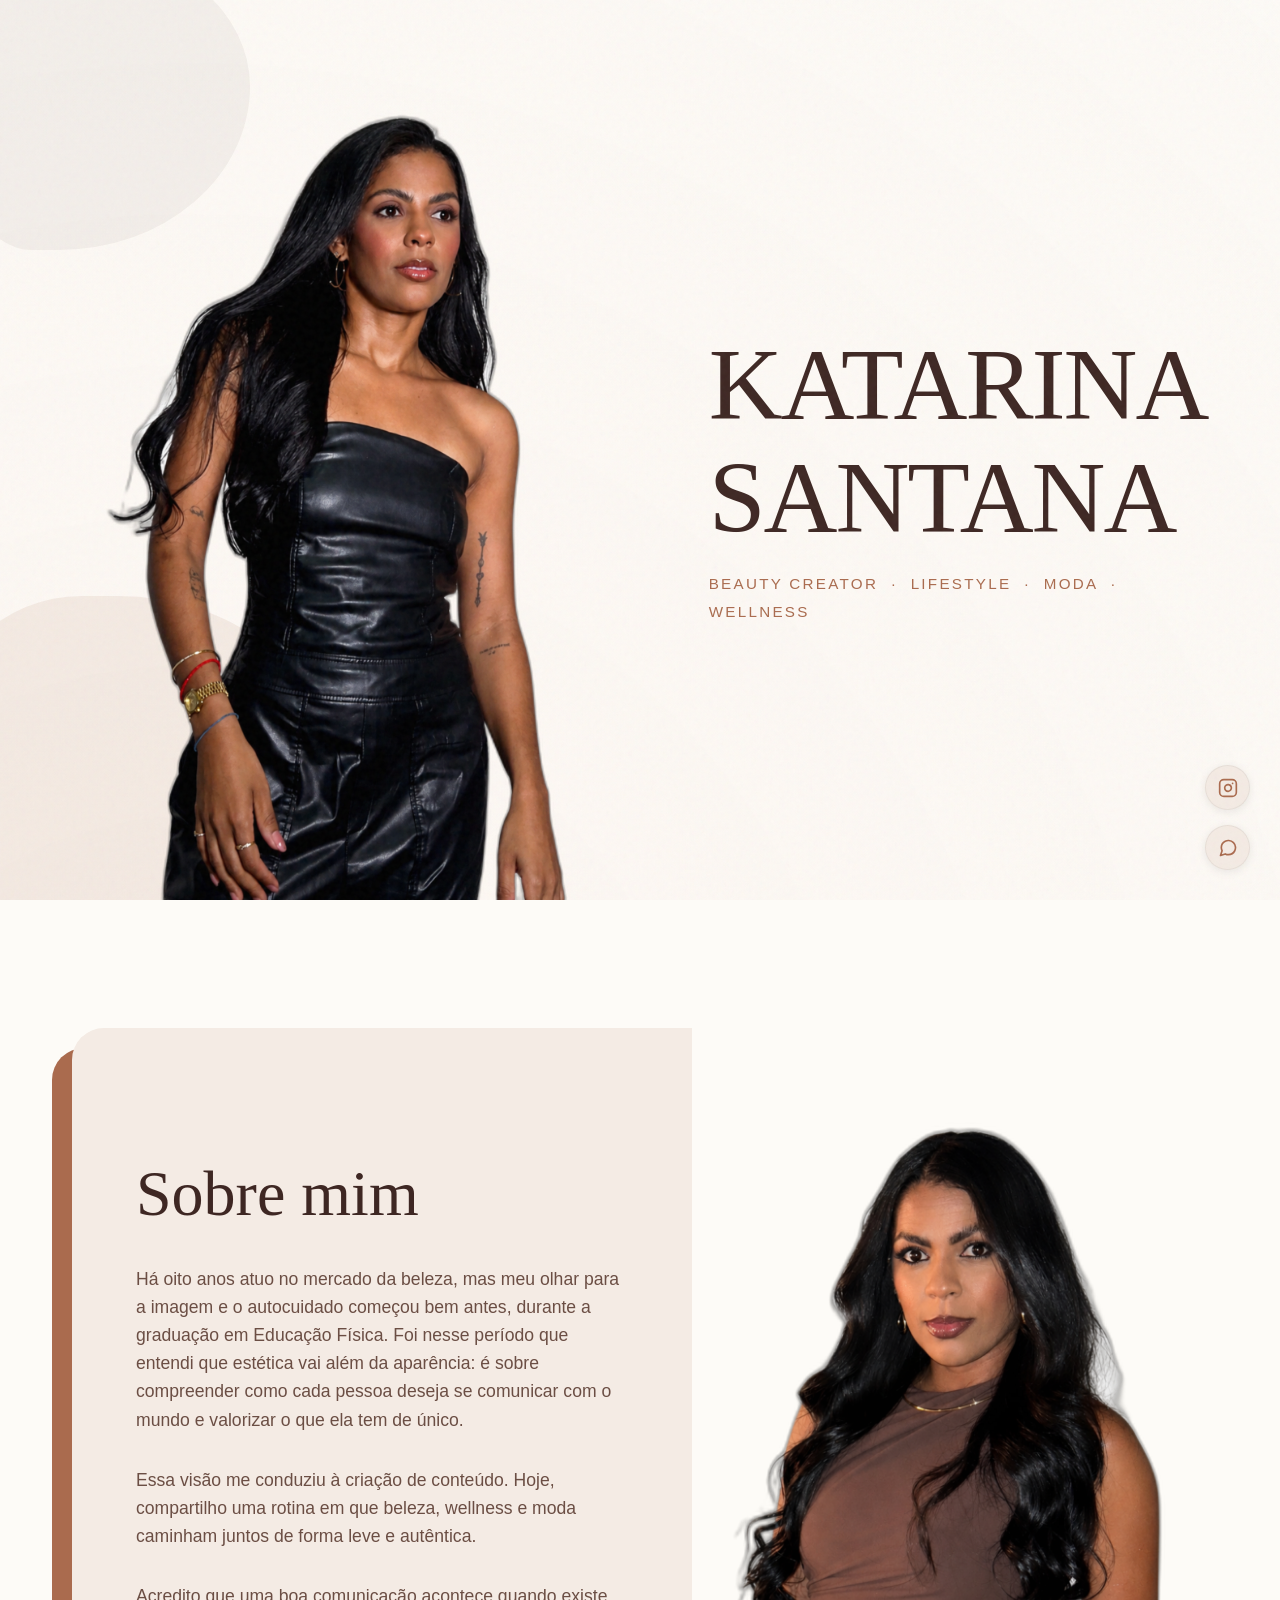
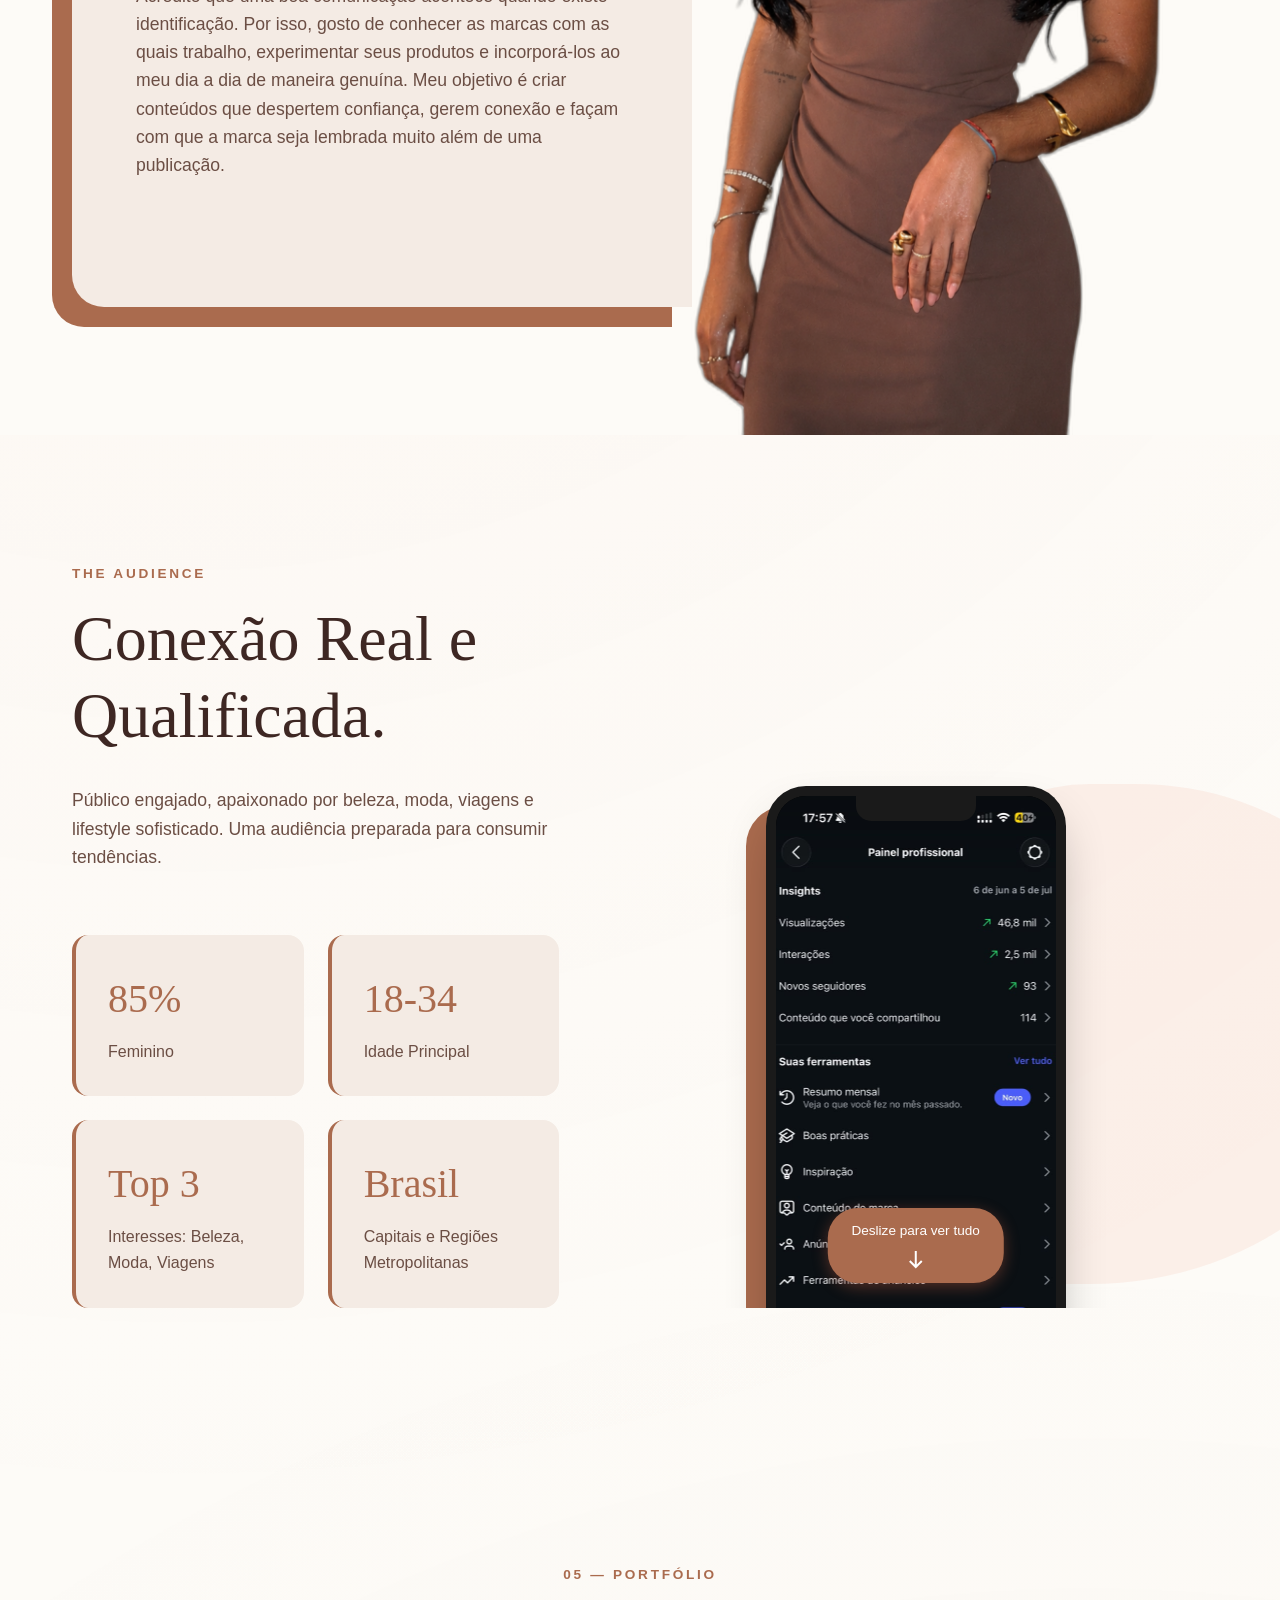
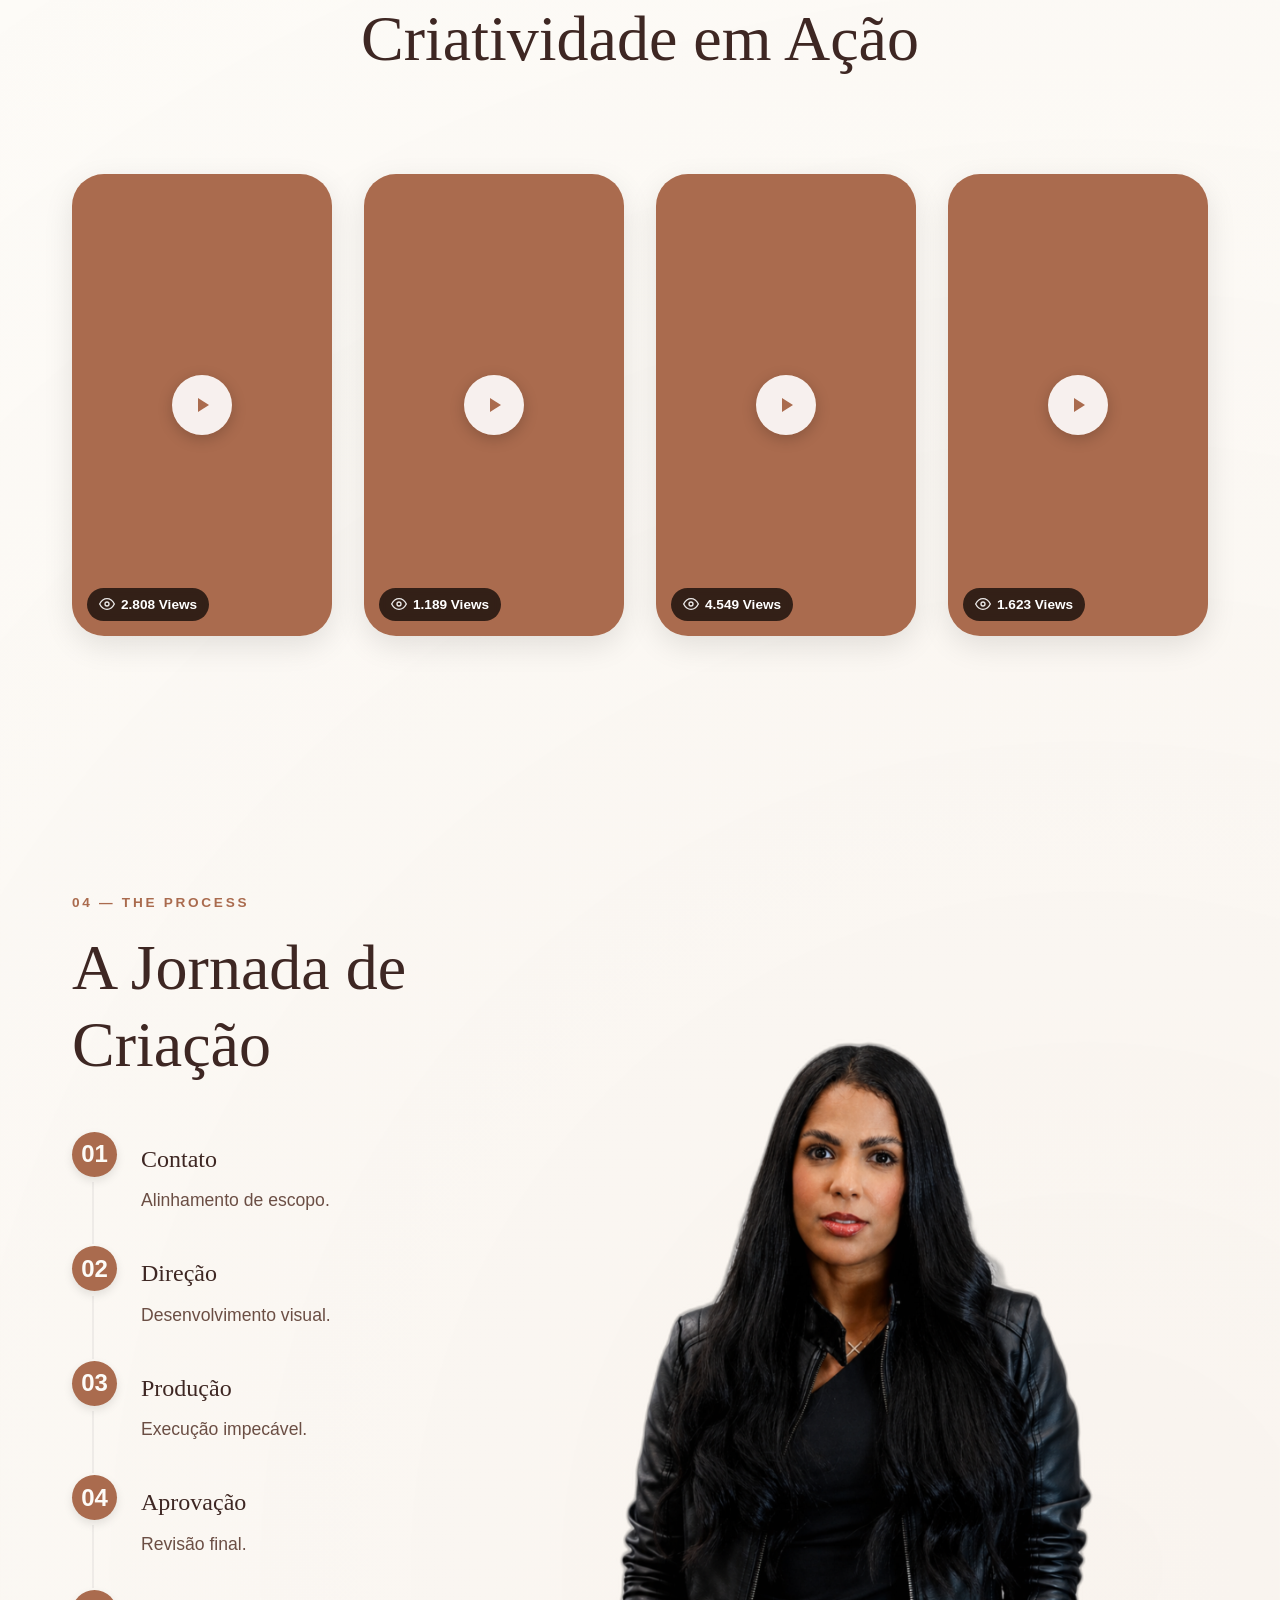
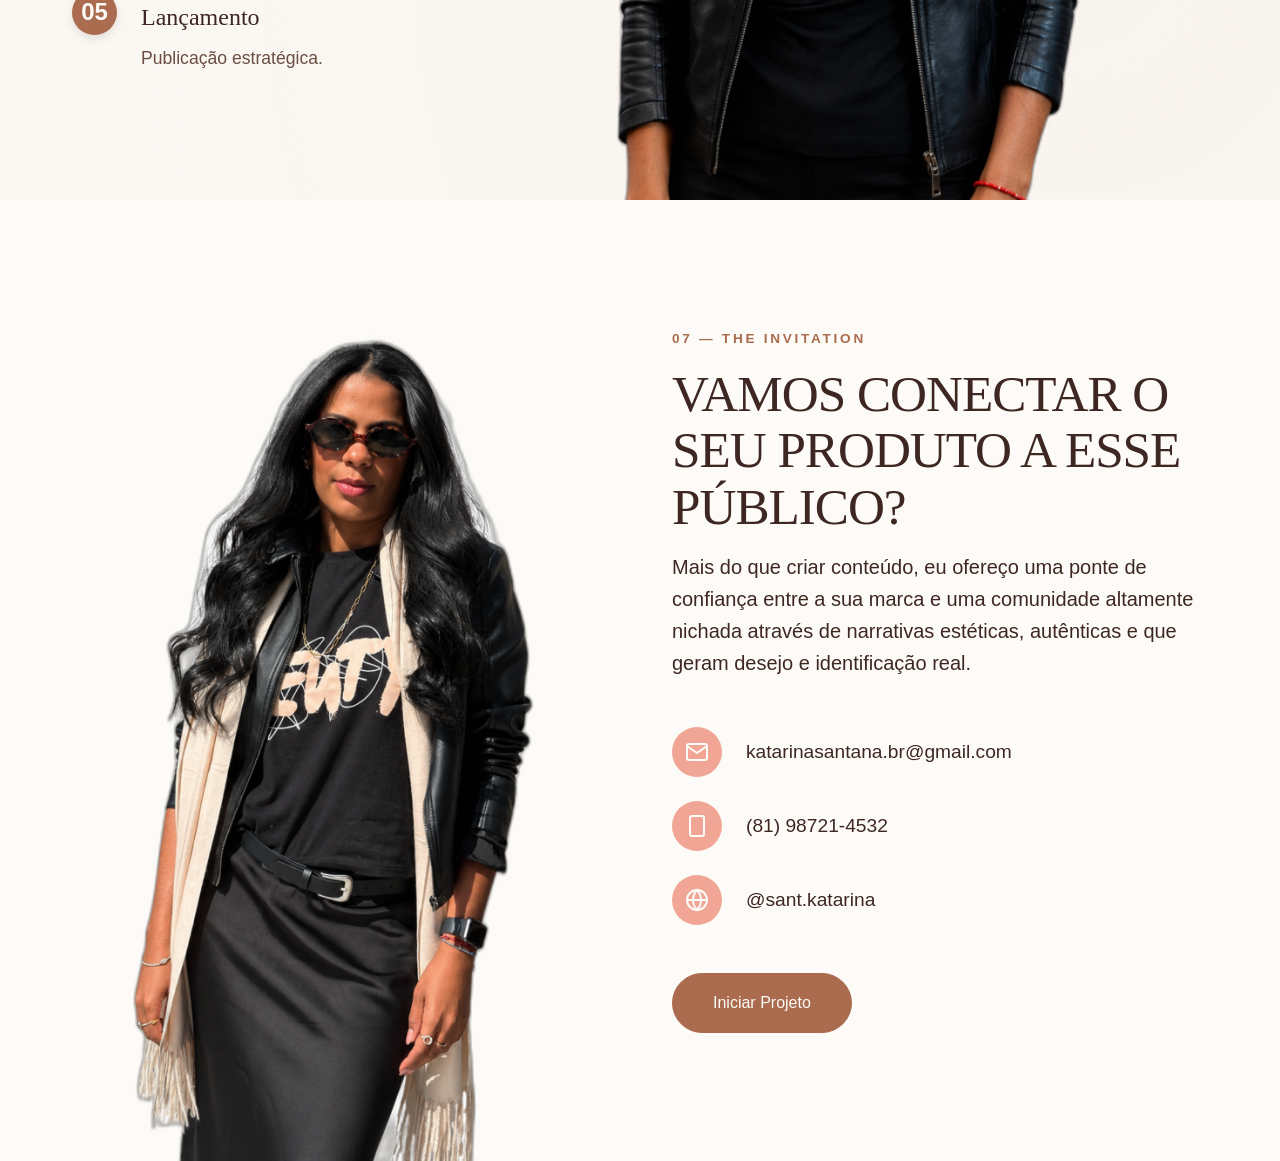
==== commit 93718401: "Corrige headers de segurança usando meta tags (Github Pages não suporta .htaccess)" ====
--- a/index.html
+++ b/index.html
@@ -5,6 +5,10 @@
     <meta name="viewport" content="width=device-width, initial-scale=1.0">
     <title>Katarina Santana | Mídia Kit Editorial</title>
     
+    <!-- Políticas de Segurança (Substitui o .htaccess no GitHub Pages) -->
+    <meta http-equiv="Content-Security-Policy" content="default-src 'self'; font-src 'self' https://fonts.gstatic.com; style-src 'self' https://fonts.googleapis.com 'unsafe-inline'; img-src 'self' data: https://tecflowsolucoess.github.io; script-src 'self' 'unsafe-inline';">
+    
+
     <!-- SEO Básico -->
     <meta name="description" content="Mídia Kit de Katarina Santana. Beauty Creator, Lifestyle, Moda e Wellness. Conecte sua marca a um público engajado e qualificado.">
     <meta name="keywords" content="Katarina Santana, Mídia Kit, Influenciadora, Beauty Creator, Lifestyle, Moda, Wellness, Parcerias, Publi">
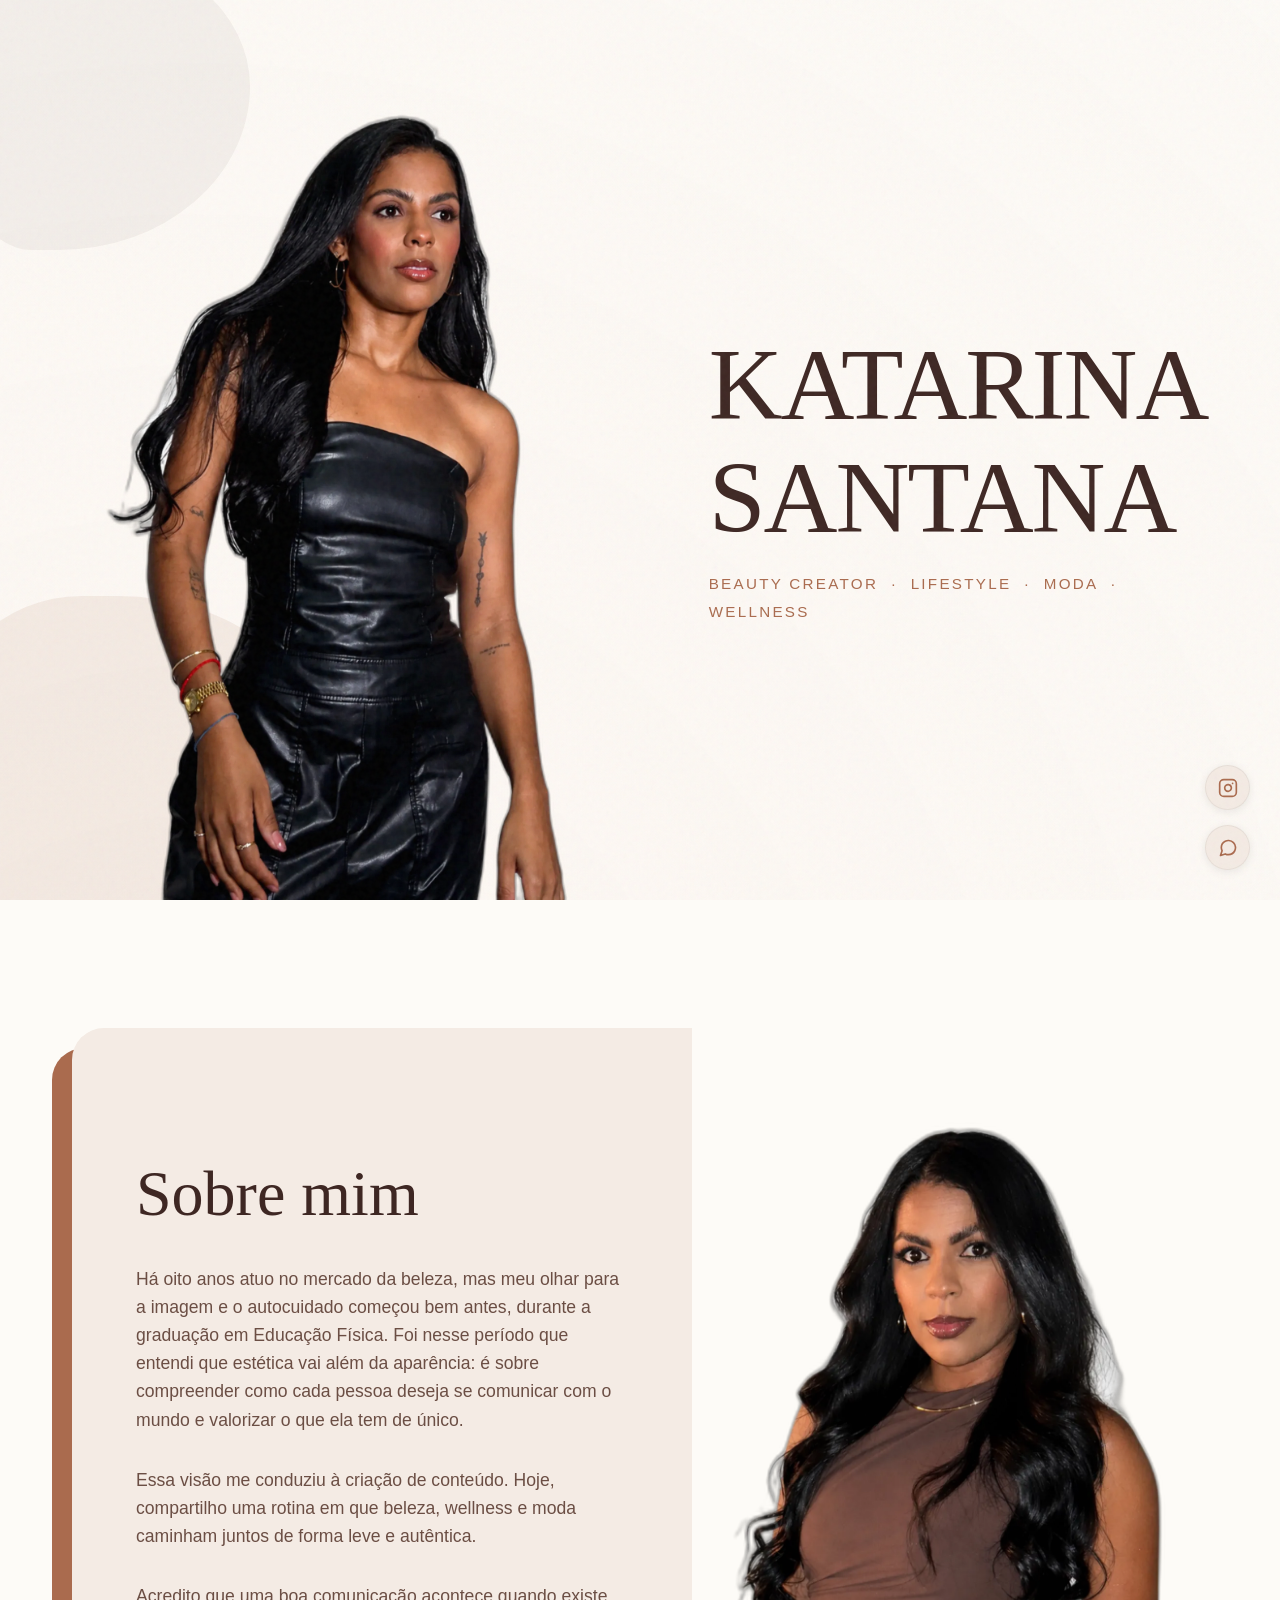
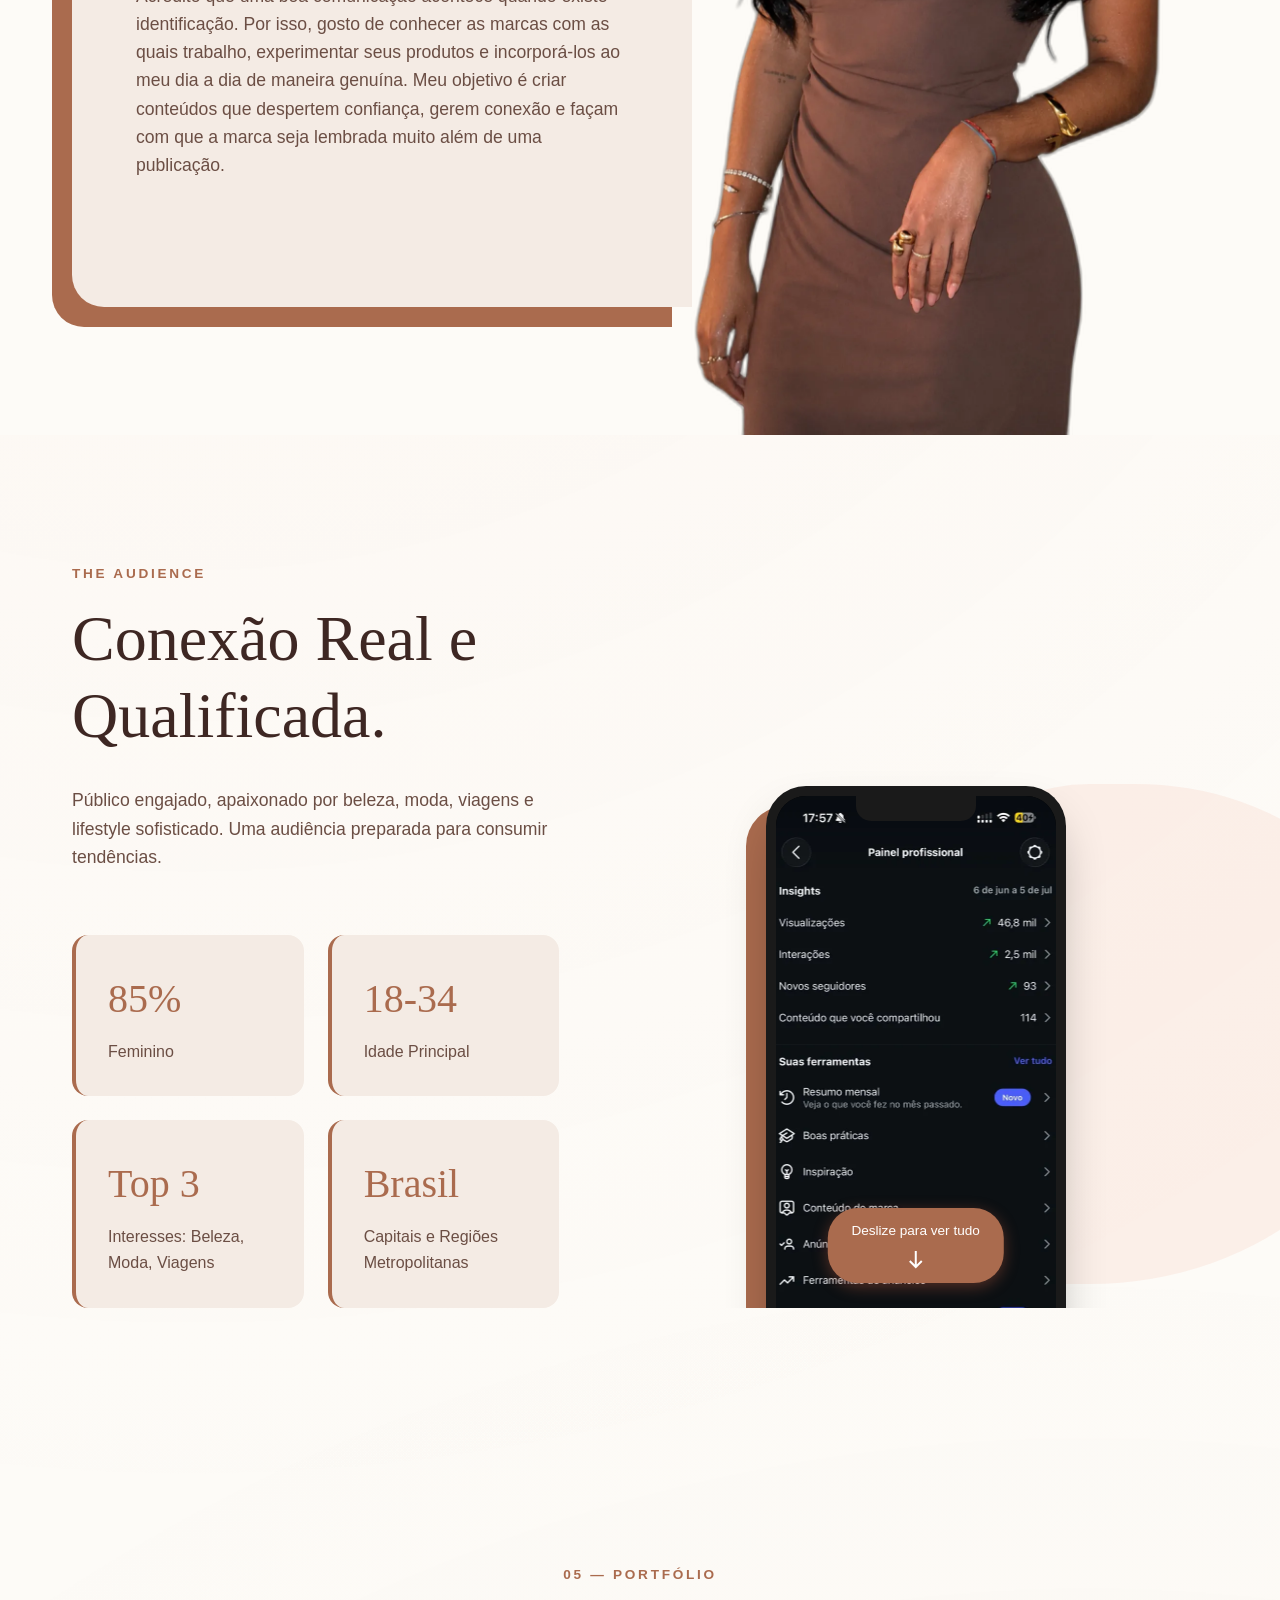
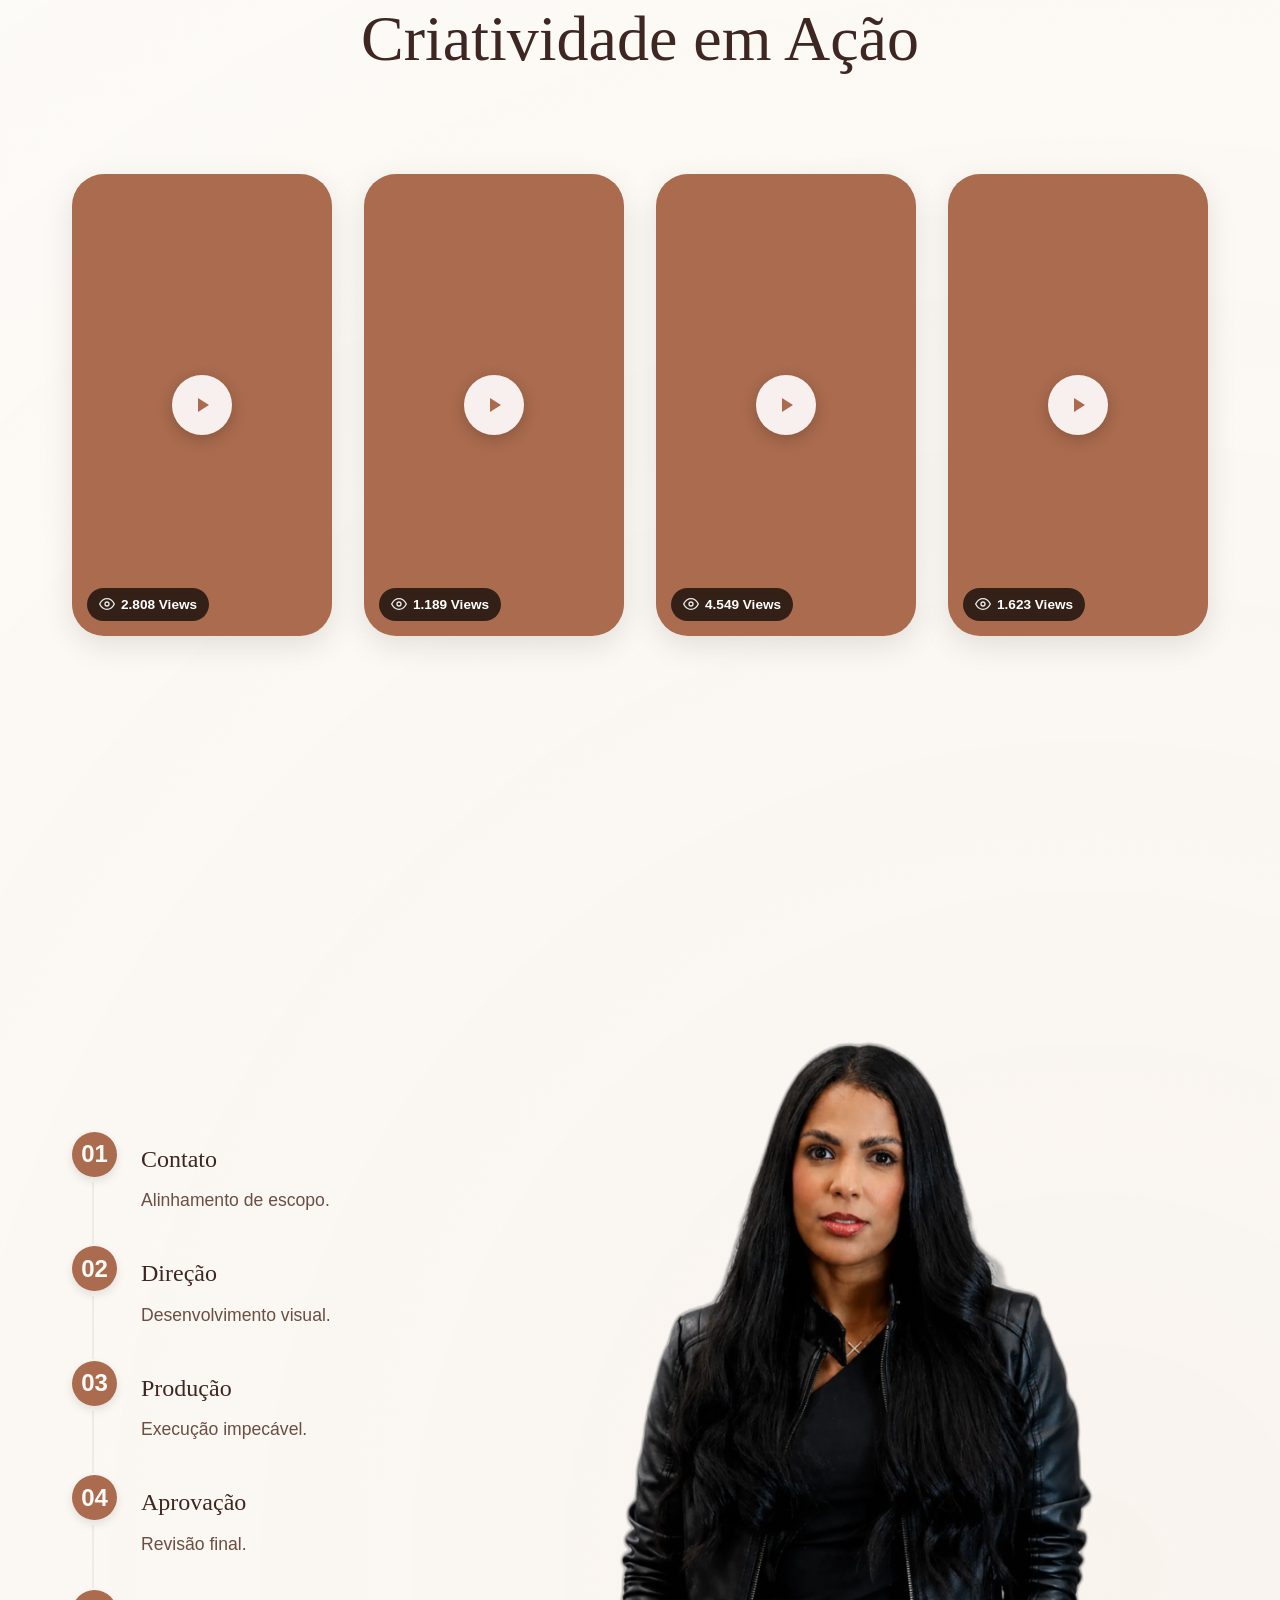
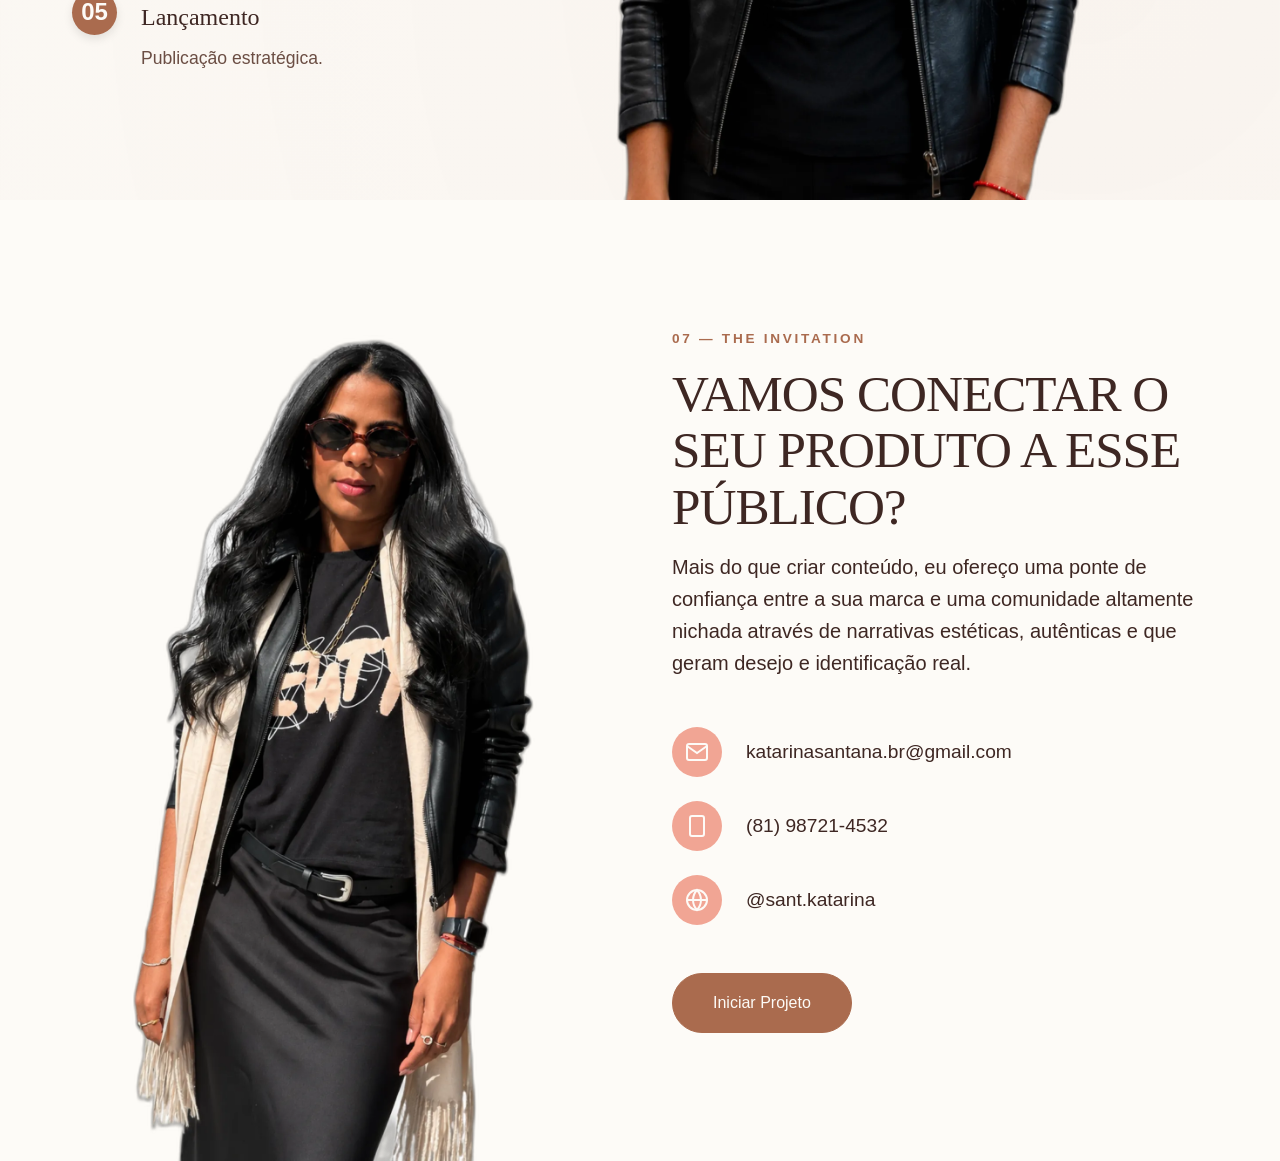
==== commit 47fd35e9: "SEO and WebP Performance optimizations" ====
--- a/index.html
+++ b/index.html
@@ -25,13 +25,32 @@
     <meta property="og:site_name" content="Katarina Santana">
 
     <!-- Favicon -->
-    <link rel="icon" type="image/png" href="assets/images/1.png">
+    <link rel="icon" type="image/png" href="assets/images/1.webp">
     
     <!-- Google Fonts -->
     <link rel="preconnect" href="https://fonts.googleapis.com">
     <link rel="preconnect" href="https://fonts.gstatic.com" crossorigin>
     <link href="https://fonts.googleapis.com/css2?family=Inter:wght@300;400;500;600&family=Playfair+Display:ital,wght@0,400;0,500;0,600;1,400;1,500&display=swap" rel="stylesheet">
     
+    <!-- SEO e Schema Markup -->
+    <link rel="canonical" href="https://tecflowsolucoess.github.io/katarinasantana/">
+    <script type="application/ld+json">
+    {
+      "@context": "https://schema.org",
+      "@type": "Person",
+      "name": "Katarina Santana",
+      "jobTitle": "Beauty Creator e Influenciadora",
+      "url": "https://tecflowsolucoess.github.io/katarinasantana/",
+      "image": "https://tecflowsolucoess.github.io/katarinasantana/assets/images/og-image.jpg",
+      "sameAs": [
+        "https://instagram.com/sant.katarina"
+      ]
+    }
+    </script>
+    
+    <!-- Preload LCP Image -->
+    <link rel="preload" as="image" href="assets/images/2.webp">
+
     <!-- CSS -->
     <link rel="stylesheet" href="css/style.css?v=4">
     <link rel="stylesheet" href="css/animations.css?v=2">
@@ -49,10 +68,10 @@
             <div class="container">
                 <div class="hero-grid">
                     <div class="hero-image-col">
-                        <img src="assets/images/2.png" alt="Katarina Santana" class="blend-image">
+                        <img src="assets/images/2.webp" alt="Katarina Santana" class="blend-image">
                     </div>
                     <div class="hero-content">
-                        <h1 class="title-display">KATARINA<br>SANTANA</h1>
+                        <h1 class="title-display">KATARINA<br>SANTANA<span class="sr-only"> - Beauty Creator e Influenciadora</span></h1>
                         <p class="hero-roles">Beauty Creator &nbsp;·&nbsp; Lifestyle &nbsp;·&nbsp; Moda &nbsp;·&nbsp; Wellness</p>
                     </div>
                 </div>
@@ -70,7 +89,7 @@
                         <p class="text-body">Acredito que uma boa comunicação acontece quando existe identificação. Por isso, gosto de conhecer as marcas com as quais trabalho, experimentar seus produtos e incorporá-los ao meu dia a dia de maneira genuína. Meu objetivo é criar conteúdos que despertem confiança, gerem conexão e façam com que a marca seja lembrada muito além de uma publicação.</p>
                     </div>
                     <div class="sobre-image-col">
-                        <img src="assets/images/1.png" alt="Katarina Santana - A Essência" class="blend-image">
+                        <img src="assets/images/1.webp" alt="Katarina Santana - A Essência" class="blend-image" loading="lazy">
                     </div>
                 </div>
             </div>
@@ -111,13 +130,13 @@
                     <div class="audience-image">
                         <div class="phone-mockup">
                             <div class="phone-scroll-area">
-                                <img src="assets/images/METRICAS/IMG-20260706-WA0044.jpg" alt="Métricas do Instagram - Painel Profissional">
-                                <img src="assets/images/METRICAS/1000336711.jpg" alt="Métricas do Instagram - Alcance">
-                                <img src="assets/images/METRICAS/1000336714.jpg" alt="Métricas do Instagram - Público">
-                                <img src="assets/images/METRICAS/WhatsApp Image 2026-07-17 at 15.38.40 (1).jpeg" alt="Métricas do Instagram - Novas">
-                                <img src="assets/images/METRICAS/WhatsApp Image 2026-07-17 at 15.38.40 (2).jpeg" alt="Métricas do Instagram - Novas">
-                                <img src="assets/images/METRICAS/WhatsApp Image 2026-07-17 at 15.38.40.jpeg" alt="Métricas do Instagram - Novas">
-                                <img src="assets/images/METRICAS/WhatsApp Image 2026-07-17 at 15.38.41.jpeg" alt="Métricas do Instagram - Novas">
+                                <img src="assets/images/METRICAS/IMG-20260706-WA0044.webp" alt="Métricas do Instagram - Painel Profissional" loading="lazy">
+                                <img src="assets/images/METRICAS/1000336711.webp" alt="Métricas do Instagram - Alcance" loading="lazy">
+                                <img src="assets/images/METRICAS/1000336714.webp" alt="Métricas do Instagram - Público" loading="lazy">
+                                <img src="assets/images/METRICAS/WhatsApp Image 2026-07-17 at 15.38.40 (1).webp" alt="Métricas do Instagram - Novas" loading="lazy">
+                                <img src="assets/images/METRICAS/WhatsApp Image 2026-07-17 at 15.38.40 (2).webp" alt="Métricas do Instagram - Novas" loading="lazy">
+                                <img src="assets/images/METRICAS/WhatsApp Image 2026-07-17 at 15.38.40.webp" alt="Métricas do Instagram - Novas" loading="lazy">
+                                <img src="assets/images/METRICAS/WhatsApp Image 2026-07-17 at 15.38.41.webp" alt="Métricas do Instagram - Novas" loading="lazy">
                             </div>
                         </div>
                         <div class="scroll-hint" id="scrollHint">
@@ -206,7 +225,7 @@
             <div class="container">
                 <div class="process-grid">
                     <div class="process-image-wrapper">
-                        <img src="assets/images/3.png" alt="A Jornada de Criação" class="blend-image">
+                        <img src="assets/images/3.webp" alt="A Jornada de Criação" class="blend-image" loading="lazy">
                     </div>
                     <div class="process-content">
                         <span class="subtitle">04 — The Process</span>
@@ -258,7 +277,7 @@
             <div class="container">
                 <div class="cta-grid">
                     <div class="cta-image-wrapper">
-                        <img src="assets/images/4.png" alt="Contato" class="blend-image">
+                        <img src="assets/images/4.webp" alt="Contato" class="blend-image" loading="lazy">
                     </div>
                     <div class="cta-text">
                         <span class="subtitle">07 — The Invitation</span>
--- a/css/style.css
+++ b/css/style.css
@@ -951,3 +951,16 @@
         z-index: 0;
     }
 }
+
+/* Acessibilidade e SEO Invis�vel */
+.sr-only {
+    position: absolute;
+    width: 1px;
+    height: 1px;
+    padding: 0;
+    margin: -1px;
+    overflow: hidden;
+    clip: rect(0, 0, 0, 0);
+    white-space: nowrap;
+    border-width: 0;
+}
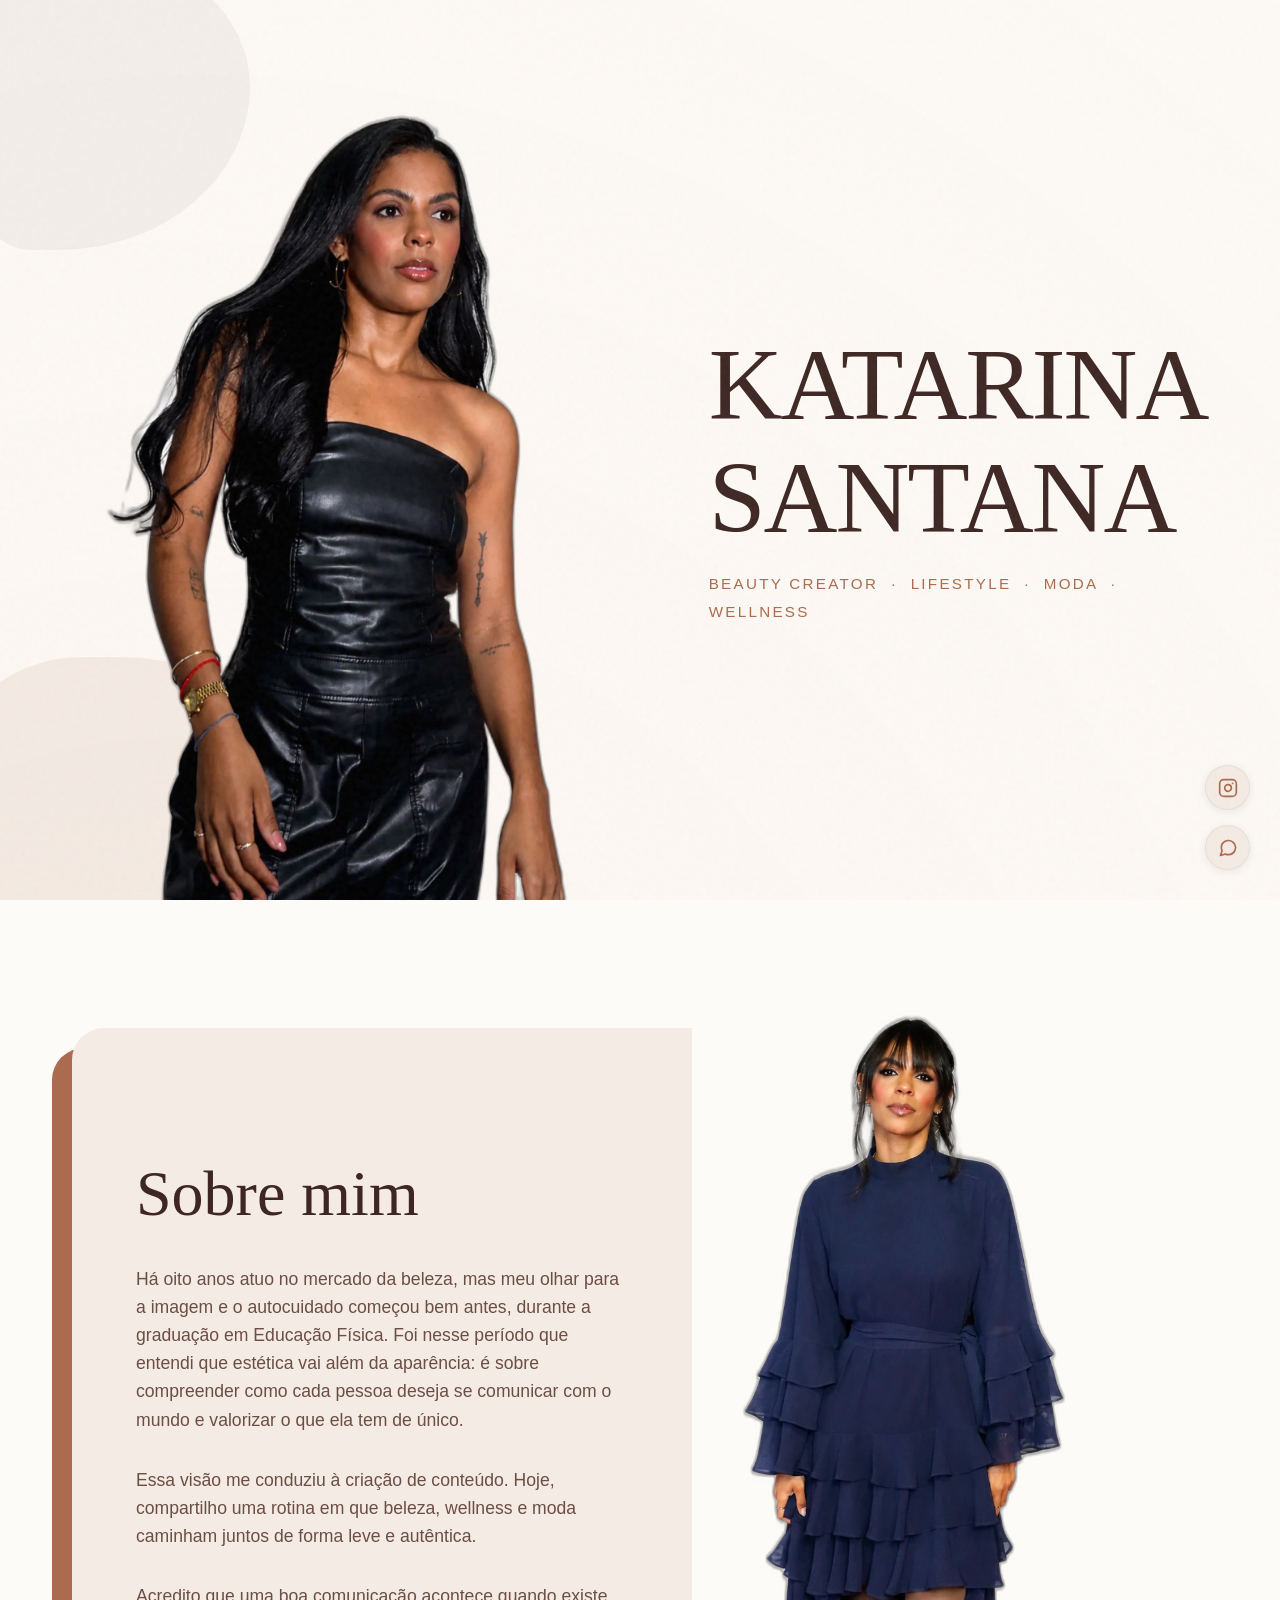
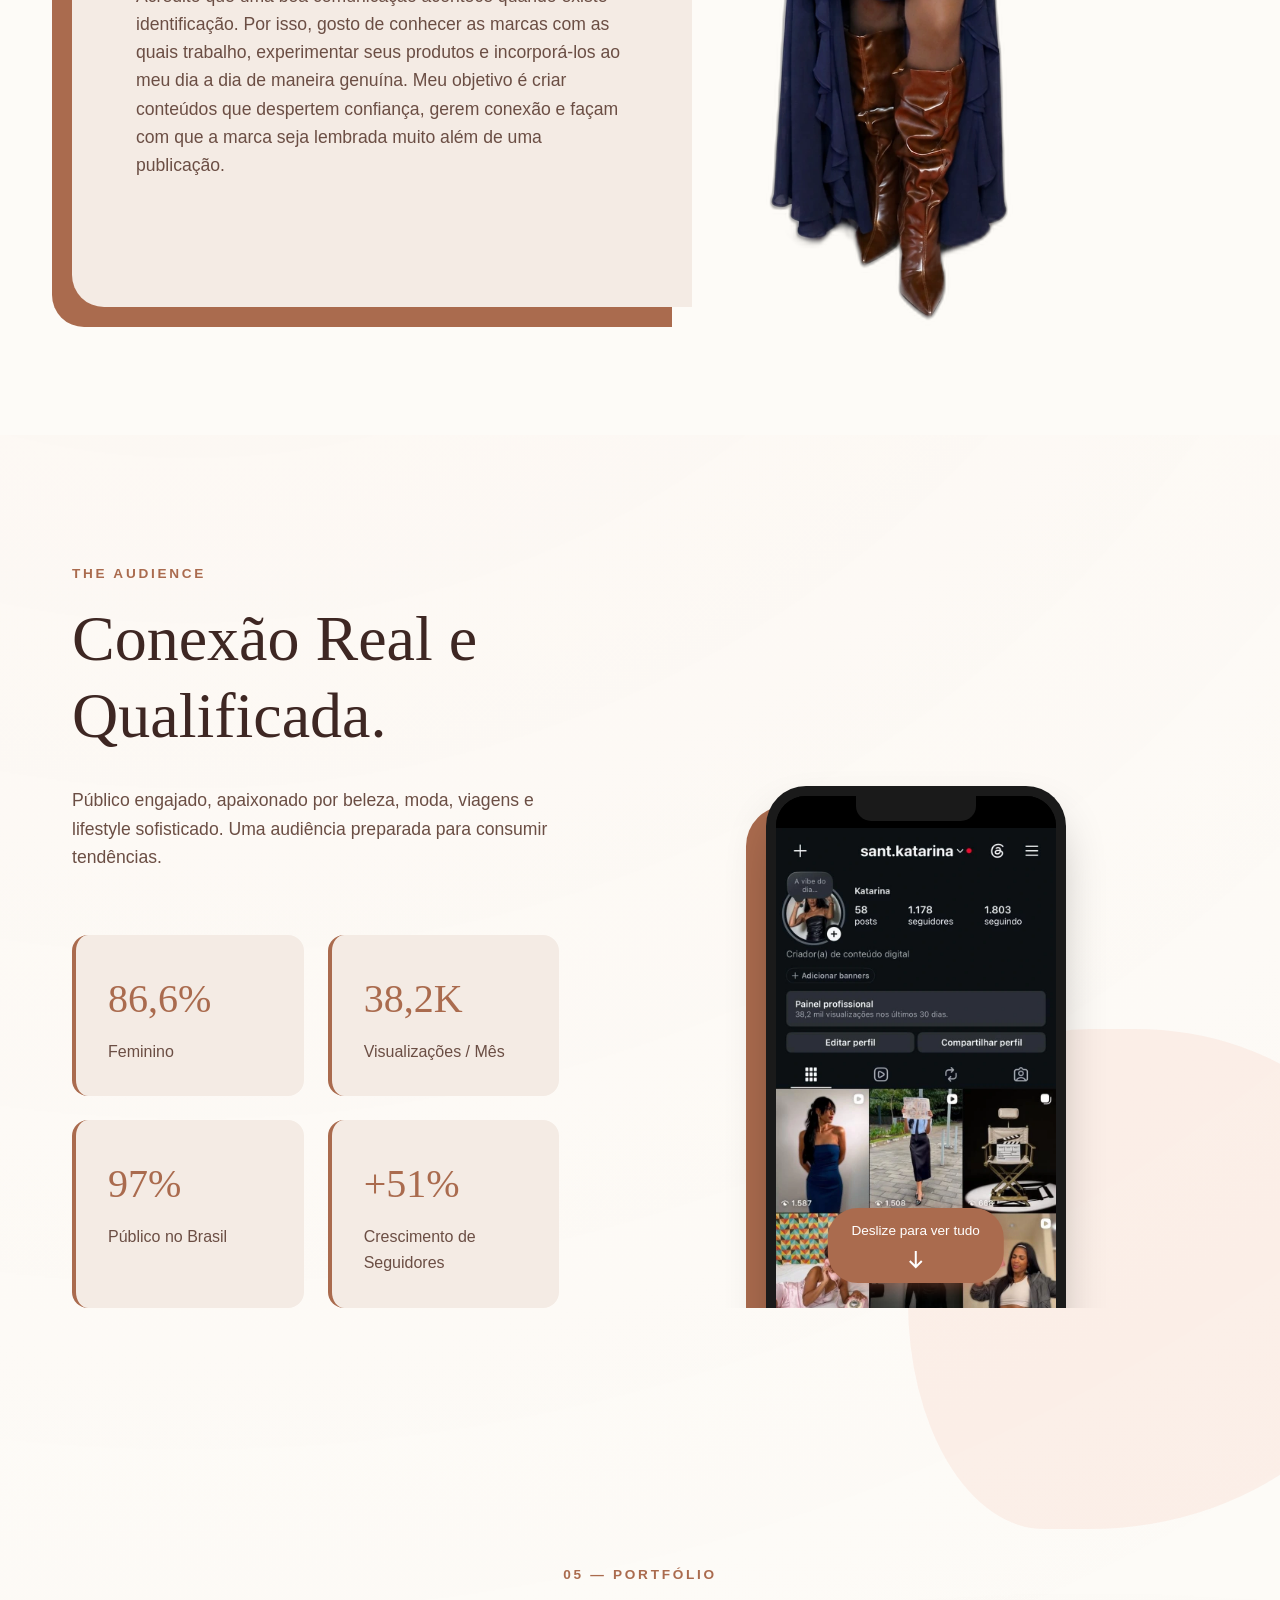
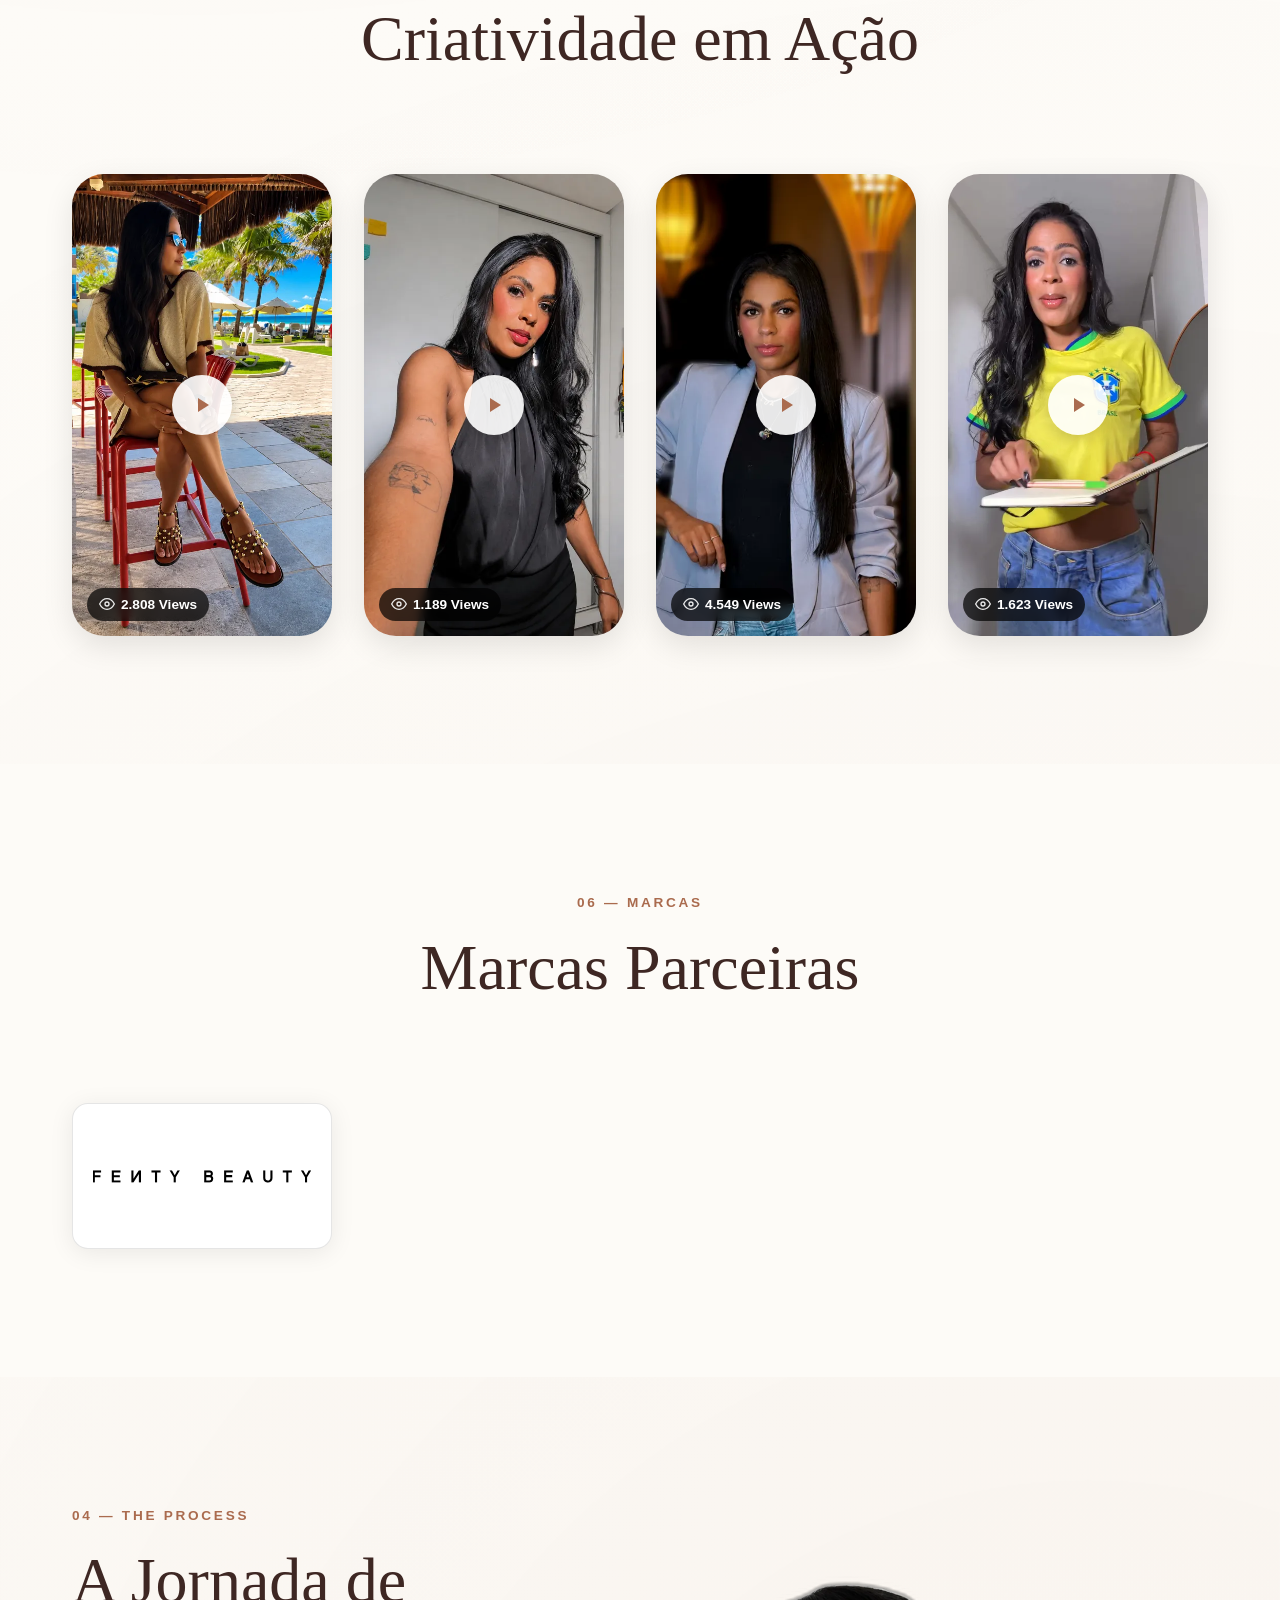
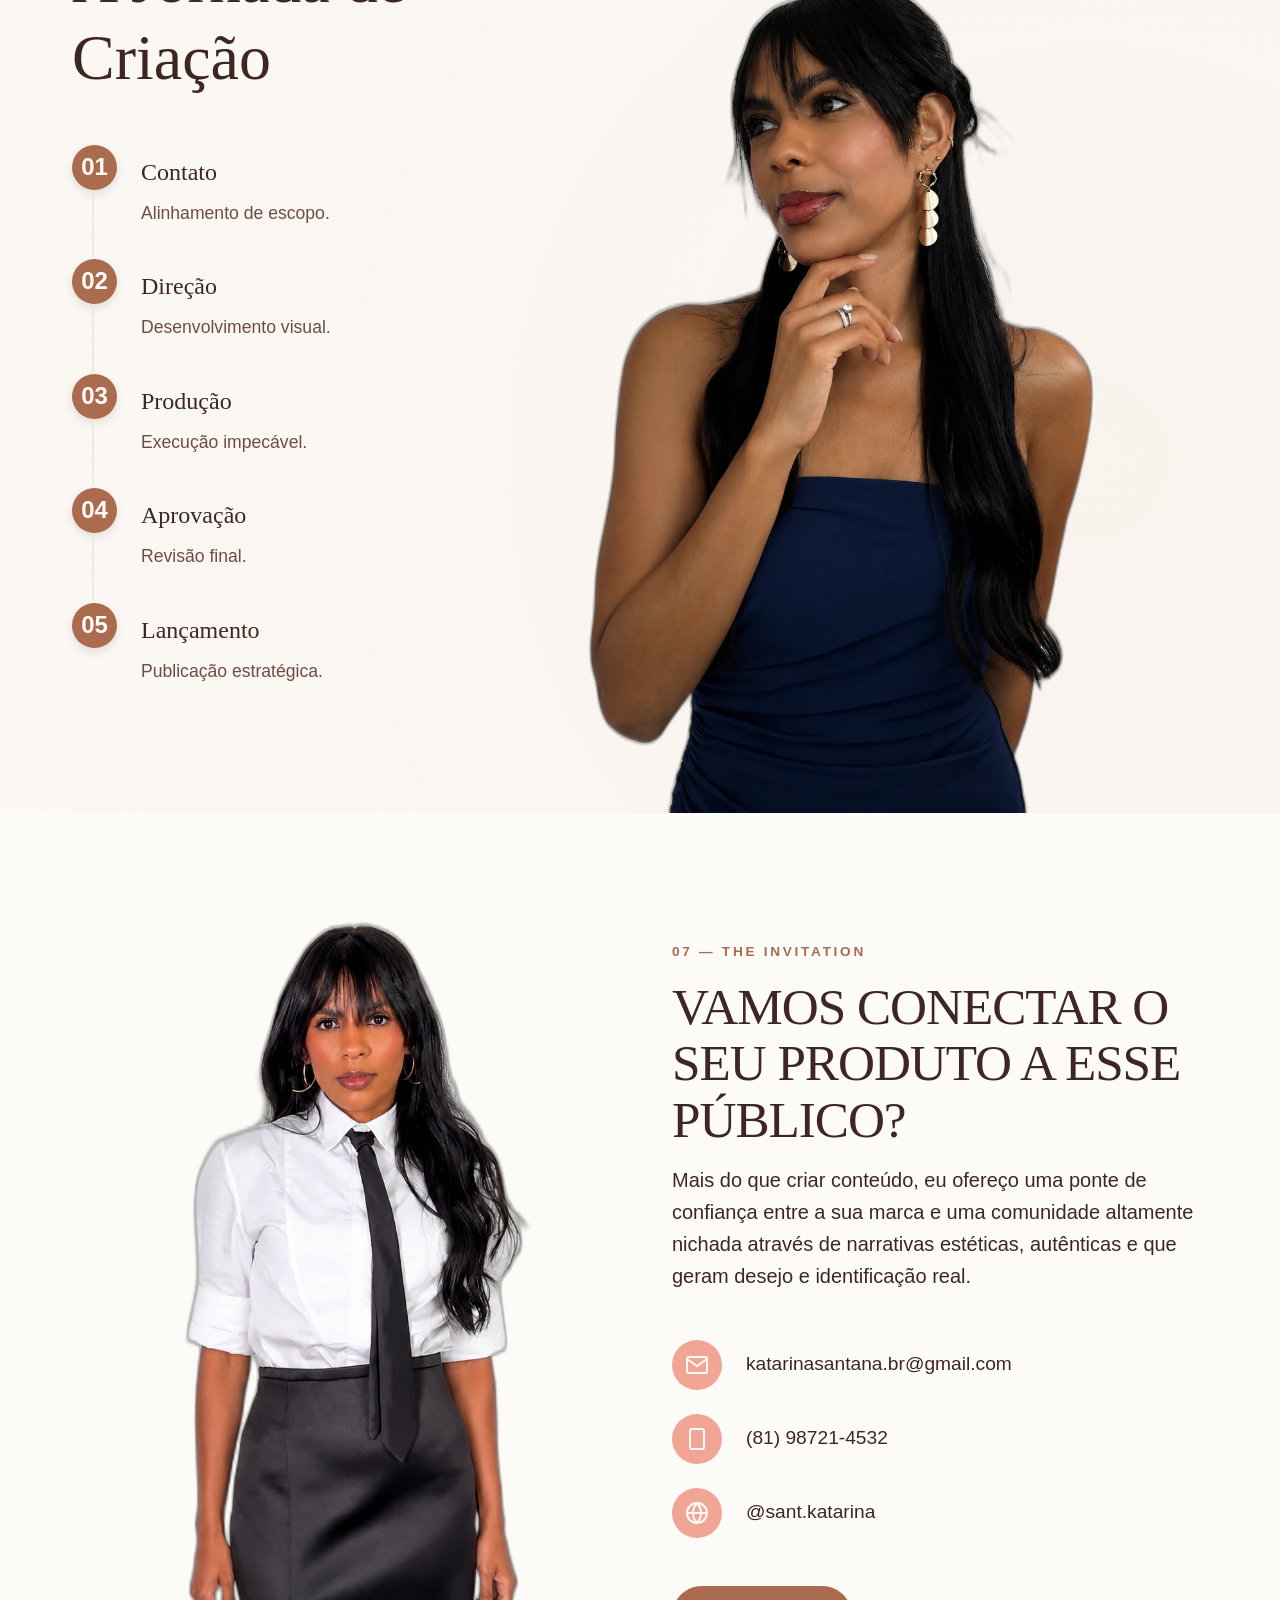
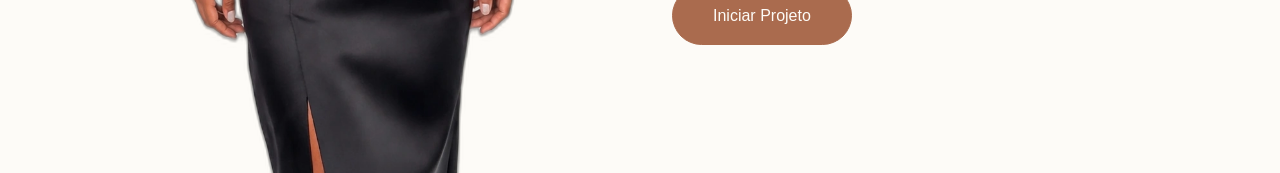
==== commit 38cea869: "feat: atualiza fotos sem fundo, metricas reais e otimizacao de performance" ====
--- a/index.html
+++ b/index.html
@@ -89,7 +89,7 @@
                         <p class="text-body">Acredito que uma boa comunicação acontece quando existe identificação. Por isso, gosto de conhecer as marcas com as quais trabalho, experimentar seus produtos e incorporá-los ao meu dia a dia de maneira genuína. Meu objetivo é criar conteúdos que despertem confiança, gerem conexão e façam com que a marca seja lembrada muito além de uma publicação.</p>
                     </div>
                     <div class="sobre-image-col">
-                        <img src="assets/images/1.webp" alt="Katarina Santana - A Essência" class="blend-image" loading="lazy">
+                        <img src="assets/images/SOBRE MIM.webp" alt="Katarina Santana - Sobre Mim" class="blend-image" loading="lazy">
                     </div>
                 </div>
             </div>
@@ -109,20 +109,20 @@
                         
                         <div class="demographics-grid">
                             <div class="demo-item">
-                                <h4>85%</h4>
+                                <h4>86,6%</h4>
                                 <p>Feminino</p>
                             </div>
                             <div class="demo-item">
-                                <h4>18-34</h4>
-                                <p>Idade Principal</p>
+                                <h4>38,2K</h4>
+                                <p>Visualizações / Mês</p>
                             </div>
                             <div class="demo-item">
-                                <h4>Top 3</h4>
-                                <p>Interesses: Beleza, Moda, Viagens</p>
+                                <h4>97%</h4>
+                                <p>Público no Brasil</p>
                             </div>
                             <div class="demo-item">
-                                <h4>Brasil</h4>
-                                <p>Capitais e Regiões Metropolitanas</p>
+                                <h4>+51%</h4>
+                                <p>Crescimento de Seguidores</p>
                             </div>
                         </div>
                     </div>
@@ -130,13 +130,11 @@
                     <div class="audience-image">
                         <div class="phone-mockup">
                             <div class="phone-scroll-area">
-                                <img src="assets/images/METRICAS/IMG-20260706-WA0044.webp" alt="Métricas do Instagram - Painel Profissional" loading="lazy">
-                                <img src="assets/images/METRICAS/1000336711.webp" alt="Métricas do Instagram - Alcance" loading="lazy">
-                                <img src="assets/images/METRICAS/1000336714.webp" alt="Métricas do Instagram - Público" loading="lazy">
-                                <img src="assets/images/METRICAS/WhatsApp Image 2026-07-17 at 15.38.40 (1).webp" alt="Métricas do Instagram - Novas" loading="lazy">
-                                <img src="assets/images/METRICAS/WhatsApp Image 2026-07-17 at 15.38.40 (2).webp" alt="Métricas do Instagram - Novas" loading="lazy">
-                                <img src="assets/images/METRICAS/WhatsApp Image 2026-07-17 at 15.38.40.webp" alt="Métricas do Instagram - Novas" loading="lazy">
-                                <img src="assets/images/METRICAS/WhatsApp Image 2026-07-17 at 15.38.41.webp" alt="Métricas do Instagram - Novas" loading="lazy">
+                                <img src="assets/images/NOVAS METRICAS/01.webp" alt="Métricas do Instagram 1" loading="lazy">
+                                <img src="assets/images/NOVAS METRICAS/02.webp" alt="Métricas do Instagram 2" loading="lazy">
+                                <img src="assets/images/NOVAS METRICAS/03.webp" alt="Métricas do Instagram 3" loading="lazy">
+                                <img src="assets/images/NOVAS METRICAS/04.webp" alt="Métricas do Instagram 4" loading="lazy">
+                                <img src="assets/images/NOVAS METRICAS/05.webp" alt="Métricas do Instagram 5" loading="lazy">
                             </div>
                         </div>
                         <div class="scroll-hint" id="scrollHint">
@@ -162,7 +160,7 @@
                     <!-- Video 1 -->
                     <a href="https://www.instagram.com/reel/DZqTfoDMDBE/" target="_blank" rel="noopener noreferrer" class="video-item" id="video1">
                         <div class="video-cover">
-                            <video src="assets/videos/VIDEO 1/video.mp4" autoplay loop muted playsinline class="video-preview"></video>
+                            <video src="assets/videos/VIDEO 1/video.mp4" poster="assets/videos/VIDEO 1/poster.webp" loop muted playsinline preload="none" class="video-preview"></video>
                             <div class="video-metric">
                                 <svg width="16" height="16" viewBox="0 0 24 24" fill="none" stroke="currentColor" stroke-width="2"><path d="M1 12s4-8 11-8 11 8 11 8-4 8-11 8-11-8-11-8z"/><circle cx="12" cy="12" r="3"/></svg>
                                 <span>2.808 Views</span>
@@ -176,7 +174,7 @@
                     <!-- Video 2 -->
                     <a href="https://www.instagram.com/reel/DZ8UK_6MDqi/" target="_blank" rel="noopener noreferrer" class="video-item" id="video2">
                         <div class="video-cover">
-                            <video src="assets/videos/VIDEO 2/video.mp4" autoplay loop muted playsinline class="video-preview"></video>
+                            <video src="assets/videos/VIDEO 2/video.mp4" poster="assets/videos/VIDEO 2/poster.webp" loop muted playsinline preload="none" class="video-preview"></video>
                             <div class="video-metric">
                                 <svg width="16" height="16" viewBox="0 0 24 24" fill="none" stroke="currentColor" stroke-width="2"><path d="M1 12s4-8 11-8 11 8 11 8-4 8-11 8-11-8-11-8z"/><circle cx="12" cy="12" r="3"/></svg>
                                 <span>1.189 Views</span>
@@ -190,7 +188,7 @@
                     <!-- Video 3 -->
                     <a href="https://www.instagram.com/reel/DaJM4aHMTYI/" target="_blank" rel="noopener noreferrer" class="video-item" id="video3">
                         <div class="video-cover">
-                            <video src="assets/videos/VIDEO 3/video novo.mp4" autoplay loop muted playsinline class="video-preview"></video>
+                            <video src="assets/videos/VIDEO 3/video novo.mp4" poster="assets/videos/VIDEO 3/poster.webp" loop muted playsinline preload="none" class="video-preview"></video>
                             <div class="video-metric">
                                 <svg width="16" height="16" viewBox="0 0 24 24" fill="none" stroke="currentColor" stroke-width="2"><path d="M1 12s4-8 11-8 11 8 11 8-4 8-11 8-11-8-11-8z"/><circle cx="12" cy="12" r="3"/></svg>
                                 <span>4.549 Views</span>
@@ -204,7 +202,7 @@
                     <!-- Video 4 -->
                     <a href="https://www.instagram.com/reel/DZBXLuNM38G/" target="_blank" rel="noopener noreferrer" class="video-item" id="video4">
                         <div class="video-cover">
-                            <video src="assets/videos/VIDEO 4/video.mp4" autoplay loop muted playsinline class="video-preview"></video>
+                            <video src="assets/videos/VIDEO 4/video.mp4" poster="assets/videos/VIDEO 4/poster.webp" loop muted playsinline preload="none" class="video-preview"></video>
                             <div class="video-metric">
                                 <svg width="16" height="16" viewBox="0 0 24 24" fill="none" stroke="currentColor" stroke-width="2"><path d="M1 12s4-8 11-8 11 8 11 8-4 8-11 8-11-8-11-8z"/><circle cx="12" cy="12" r="3"/></svg>
                                 <span>1.623 Views</span>
@@ -217,6 +215,29 @@
                 </div>
                 
 
+            </div>
+        </section>
+
+        <!-- Section 6.5: Marcas -->
+        <section id="brands" class="section-brands section-padding">
+            <div class="container relative">
+                <div class="brands-header text-center mb-8">
+                    <span class="subtitle">06 — Marcas</span>
+                    <h2 class="title-section">Marcas Parceiras</h2>
+                </div>
+                
+                <div class="brands-grid mt-8">
+                    <!-- Fenty Beauty -->
+                    <div class="brand-item" onclick="openFentyModal()">
+                        <div class="brand-logo-container">
+                            <img src="assets/images/brands/fenty.svg" alt="Fenty Beauty" class="brand-logo">
+                        </div>
+                        <div class="brand-hover-overlay">
+                            <span>Ver Campanhas</span>
+                            <svg width="20" height="20" viewBox="0 0 24 24" fill="none" stroke="currentColor" stroke-width="2"><path d="M5 12h14M12 5l7 7-7 7"/></svg>
+                        </div>
+                    </div>
+                </div>
             </div>
         </section>
 
@@ -225,7 +246,7 @@
             <div class="container">
                 <div class="process-grid">
                     <div class="process-image-wrapper">
-                        <img src="assets/images/3.webp" alt="A Jornada de Criação" class="blend-image" loading="lazy">
+                        <img src="assets/images/04 — The Process.webp" alt="A Jornada de Criação" class="blend-image" loading="lazy">
                     </div>
                     <div class="process-content">
                         <span class="subtitle">04 — The Process</span>
@@ -277,7 +298,7 @@
             <div class="container">
                 <div class="cta-grid">
                     <div class="cta-image-wrapper">
-                        <img src="assets/images/4.webp" alt="Contato" class="blend-image" loading="lazy">
+                        <img src="assets/images/07 — The Invitation.webp" alt="Vamos Conectar" class="blend-image" loading="lazy">
                     </div>
                     <div class="cta-text">
                         <span class="subtitle">07 — The Invitation</span>
@@ -324,6 +345,39 @@
         </div>
     </main>
 
+    <!-- Fenty Beauty Video Modal -->
+    <div id="fentyModal" class="custom-modal">
+        <div class="modal-backdrop" onclick="closeFentyModal()"></div>
+        <div class="modal-content-wrapper">
+            <button class="modal-close" onclick="closeFentyModal()" aria-label="Fechar">
+                <svg width="24" height="24" viewBox="0 0 24 24" fill="none" stroke="currentColor" stroke-width="2"><line x1="18" y1="6" x2="6" y2="18"></line><line x1="6" y1="6" x2="18" y2="18"></line></svg>
+            </button>
+            <div class="modal-header">
+                <img src="assets/images/brands/fenty.svg" alt="Fenty Beauty" style="height: 45px; margin: 0 auto 10px; display: block; filter: invert(0);">
+                <p>Campanhas e Testes de Produtos</p>
+            </div>
+            <div class="modal-videos-grid">
+                <div class="modal-video-box" style="position: relative;">
+                    <video id="fentyVideo1" src="assets/videos/FENTY/FENTY1.mp4" loop muted playsinline controls preload="none"></video>
+                    <a href="https://www.instagram.com/reels/DYvPIgLsuli/" target="_blank" rel="noopener noreferrer" style="position: absolute; top: 15px; right: 15px; background: rgba(0,0,0,0.7); color: white; padding: 6px 12px; border-radius: 20px; font-size: 12px; text-decoration: none; display: flex; align-items: center; gap: 6px; backdrop-filter: blur(4px); transition: all 0.3s ease;" onmouseover="this.style.background='rgba(0,0,0,0.9)'" onmouseout="this.style.background='rgba(0,0,0,0.7)'">
+                        <svg width="14" height="14" viewBox="0 0 24 24" fill="none" stroke="currentColor" stroke-width="2" stroke-linecap="round" stroke-linejoin="round"><rect x="2" y="2" width="20" height="20" rx="5" ry="5"></rect><path d="M16 11.37A4 4 0 1 1 12.63 8 4 4 0 0 1 16 11.37z"></path><line x1="17.5" y1="6.5" x2="17.51" y2="6.5"></line></svg>
+                        Ver no Reels
+                    </a>
+                </div>
+                <div class="modal-video-box" style="position: relative;">
+                    <video id="fentyVideo2" src="assets/videos/FENTY/FENTY2.mp4" loop muted playsinline controls preload="none"></video>
+                    <a href="https://www.instagram.com/reels/DMthfwnuOGy/" target="_blank" rel="noopener noreferrer" style="position: absolute; top: 15px; right: 15px; background: rgba(0,0,0,0.7); color: white; padding: 6px 12px; border-radius: 20px; font-size: 12px; text-decoration: none; display: flex; align-items: center; gap: 6px; backdrop-filter: blur(4px); transition: all 0.3s ease;" onmouseover="this.style.background='rgba(0,0,0,0.9)'" onmouseout="this.style.background='rgba(0,0,0,0.7)'">
+                        <svg width="14" height="14" viewBox="0 0 24 24" fill="none" stroke="currentColor" stroke-width="2" stroke-linecap="round" stroke-linejoin="round"><rect x="2" y="2" width="20" height="20" rx="5" ry="5"></rect><path d="M16 11.37A4 4 0 1 1 12.63 8 4 4 0 0 1 16 11.37z"></path><line x1="17.5" y1="6.5" x2="17.51" y2="6.5"></line></svg>
+                        Ver no Reels
+                    </a>
+                </div>
+            </div>
+            <div class="modal-controls">
+                <button id="unmuteVideosBtn" class="btn-primary" onclick="toggleMuteFentyVideos()">Ativar Som</button>
+            </div>
+        </div>
+    </div>
+
     <!-- Scripts -->
     <script src="js/main.js?v=4"></script>
     <script src="js/animations.js?v=2"></script>
--- a/css/style.css
+++ b/css/style.css
@@ -2,13 +2,13 @@
    Base & Reset
    ========================================================================== */
 :root {
-    /* Cores principais baseadas no PDF (Terracota, Marrom Escuro, Bege, Rosé) */
+    /* Cores principais baseadas no PDF (Terracota, Marrom Escuro, Bege, RosÃ©) */
     --clr-bg-main: #FDFBF7; /* Bege texturizado claro */
     --clr-bg-card: #F4EBE4; /* Bege um pouco mais escuro para cards */
-    --clr-text-main: #3E2723; /* Marrom bordô escuro */
-    --clr-text-muted: #6B4E44; /* Marrom médio suave */
+    --clr-text-main: #3E2723; /* Marrom bordÃ´ escuro */
+    --clr-text-muted: #6B4E44; /* Marrom mÃ©dio suave */
     --clr-terracota: #AA6B4E; /* Terracota / Marrom avermelhado quente */
-    --clr-rose: #F1A594; /* Rosé / Pêssego */
+    --clr-rose: #F1A594; /* RosÃ© / PÃªssego */
     --clr-rose-light: #FCECE8;
     --clr-white: #ffffff;
     
@@ -16,7 +16,7 @@
     --font-heading: 'Playfair Display', serif;
     --font-body: 'Inter', sans-serif;
     
-    /* Espaçamentos e Layout */
+    /* EspaÃ§amentos e Layout */
     --spacing-xs: 0.5rem;
     --spacing-sm: 1rem;
     --spacing-md: 2rem;
@@ -49,7 +49,7 @@
         radial-gradient(circle at 85% 80%, rgba(170, 107, 78, 0.05) 0%, transparent 40%);
 }
 
-/* Textura Global Premium (Ruído/Papel) */
+/* Textura Global Premium (RuÃ­do/Papel) */
 body::after {
     content: '';
     position: fixed;
@@ -57,7 +57,7 @@
     left: 0;
     width: 100vw;
     height: 100vh;
-    pointer-events: none; /* Não atrapalha os cliques */
+    pointer-events: none; /* NÃ£o atrapalha os cliques */
     z-index: 9999; /* Fica por cima de tudo unificando a textura */
     background-image: url("data:image/svg+xml,%3Csvg viewBox='0 0 200 200' xmlns='http://www.w3.org/2000/svg'%3E%3Cfilter id='noiseFilter'%3E%3CfeTurbulence type='fractalNoise' baseFrequency='0.8' numOctaves='3' stitchTiles='stitch'/%3E%3C/filter%3E%3Crect width='100%25' height='100%25' filter='url(%23noiseFilter)' opacity='0.05'/%3E%3C/svg%3E");
     opacity: 0.8; /* Intensidade fina */
@@ -130,7 +130,7 @@
 .mt-8 { margin-top: var(--spacing-lg); }
 
 /* ==========================================================================
-   Utilitários e Elementos Comuns
+   UtilitÃ¡rios e Elementos Comuns
    ========================================================================== */
 .btn-primary {
     display: inline-block;
@@ -152,7 +152,7 @@
     color: var(--clr-terracota);
 }
 
-/* A mágica de remover fundos neutros! */
+/* A mÃ¡gica de remover fundos neutros! */
 .blend-image {
     display: block;
     width: 100%;
@@ -161,7 +161,7 @@
     object-position: bottom center;
 }
 
-/* Formas orgânicas decorativas (Blobs) */
+/* Formas orgÃ¢nicas decorativas (Blobs) */
 .blob {
     position: absolute;
     z-index: 0;
@@ -221,7 +221,7 @@
     flex-direction: column;
     justify-content: center;
     padding-right: var(--spacing-xl);
-    padding-bottom: 4vh; /* Ajustado para descer mais o texto em relação à base */
+    padding-bottom: 4vh; /* Ajustado para descer mais o texto em relaÃ§Ã£o Ã  base */
 }
 
 .hero-roles {
@@ -262,7 +262,7 @@
     background-color: var(--clr-bg-card);
     padding: var(--spacing-xl) var(--spacing-lg);
     border-radius: var(--radius-lg) 0 0 var(--radius-lg);
-    box-shadow: -20px 20px 0 var(--clr-terracota); /* Sombra sólida inspirada no PDF */
+    box-shadow: -20px 20px 0 var(--clr-terracota); /* Sombra sÃ³lida inspirada no PDF */
     position: relative;
     z-index: 2;
 }
@@ -276,13 +276,14 @@
 
 .sobre-image-col img {
     position: absolute;
-    bottom: calc(-1 * var(--spacing-xl)); /* Ancorar matematicamente ao fundo da seção */
-    left: -5%;
-    width: 115%;
+    top: calc(-1 * var(--spacing-lg));   /* Começa acima da seção — entrando pelo topo */
+    right: -5%;                          /* Ligeiramente fora à direita, como se caminhasse para dentro */
+    left: auto;
+    width: 110%;
     height: auto;
-    max-height: 200%; /* Permite crescer bastante */
+    max-height: 230%;
     object-fit: contain;
-    object-position: bottom center;
+    object-position: top right;          /* Mostra da cabeça para baixo */
 }
 
 /* ==========================================================================
@@ -320,11 +321,11 @@
 }
 
 .gallery-item.item-2 {
-    margin-top: -3rem; /* Desalinhamento estético */
-}
-
-/* ==========================================================================
-   Section 4: The Impact (Métricas)
+    margin-top: -3rem; /* Desalinhamento estÃ©tico */
+}
+
+/* ==========================================================================
+   Section 4: The Impact (MÃ©tricas)
    ========================================================================== */
 .section-impact {
     background-color: var(--clr-bg-card);
@@ -343,10 +344,10 @@
     position: relative;
     display: flex;
     align-items: flex-end;
-    transform: translateY(calc(var(--spacing-xl) + 5rem)); /* Empurra mais para compensar qualquer margem invisível no PNG */
-}
-
-/* Estilo de ícones circulares do PDF */
+    transform: translateY(calc(var(--spacing-xl) + 5rem)); /* Empurra mais para compensar qualquer margem invisÃ­vel no PNG */
+}
+
+/* Estilo de Ã­cones circulares do PDF */
 .metrics-list {
     display: flex;
     flex-direction: column;
@@ -452,7 +453,7 @@
     margin: 0 auto;
 }
 
-/* O "notch" (entalhe) da câmera do celular */
+/* O "notch" (entalhe) da cÃ¢mera do celular */
 .phone-mockup::before {
     content: '';
     position: absolute;
@@ -473,7 +474,9 @@
     overflow-y: auto;
     overflow-x: hidden;
     scroll-behavior: smooth;
-    background-color: #111;
+    background-color: #000;
+    padding-top: 32px; /* Espaço para o notch da câmera não cobrir o topo da 1ª imagem */
+    padding-bottom: 60px; /* Espaço para a base da última foto não ficar cortada */
     /* Hide scrollbar for a cleaner look */
     scrollbar-width: none;
     -ms-overflow-style: none;
@@ -487,7 +490,12 @@
     width: 100%;
     height: auto;
     display: block;
-    margin-bottom: -1px; /* Evita linhas brancas/pretas finas entre as fotos caso as bordas não se toquem perfeitamente */
+    object-fit: contain;
+    margin-bottom: 10px; /* Separação limpa entre cada tela de métrica */
+}
+
+.phone-scroll-area img:last-child {
+    margin-bottom: 0;
 }
 
 /* Indicador de rolagem do celular */
@@ -508,7 +516,7 @@
     font-size: 0.85rem;
     font-family: var(--font-body);
     font-weight: 500;
-    pointer-events: none; /* Para não bloquear o scroll */
+    pointer-events: none; /* Para nÃ£o bloquear o scroll */
     z-index: 999;
     transition: opacity 0.3s ease, visibility 0.3s ease;
     animation: phone-bounce 2s infinite;
@@ -526,12 +534,12 @@
     }
 }
 
-.phone-mockup img {
-    width: 100%;
-    height: 100%;
-    object-fit: cover;
-    object-position: top center;
-    background-color: #111;
+.phone-scroll-area img {
+    width: 100%;
+    height: auto !important;
+    object-fit: contain !important;
+    display: block;
+    margin-bottom: 10px;
 }
 
 /* ==========================================================================
@@ -566,7 +574,7 @@
 .video-cover {
     position: relative;
     width: 100%;
-    aspect-ratio: 9/16; /* Proporção de Reels/TikTok */
+    aspect-ratio: 9/16; /* ProporÃ§Ã£o de Reels/TikTok */
     background-color: var(--clr-terracota);
     overflow: hidden;
 }
@@ -759,7 +767,7 @@
     display: flex;
     align-items: flex-end;
     justify-content: center;
-    transform: translateY(8rem); /* Desce a imagem pelo valor exato do padding da seção */
+    transform: translateY(8rem); /* Desce a imagem pelo valor exato do padding da seÃ§Ã£o */
 }
 
 .cta-blob {
@@ -952,7 +960,7 @@
     }
 }
 
-/* Acessibilidade e SEO Invis�vel */
+/* Acessibilidade e SEO Invisível */
 .sr-only {
     position: absolute;
     width: 1px;
@@ -964,3 +972,226 @@
     white-space: nowrap;
     border-width: 0;
 }
+
+/* ==========================================================================
+   Section Brands & Modal
+   ========================================================================== */
+
+.section-brands {
+    background-color: var(--clr-bg-main);
+    position: relative;
+    overflow: hidden;
+}
+
+.brands-grid {
+    display: grid;
+    grid-template-columns: repeat(auto-fill, minmax(250px, 1fr));
+    gap: 2rem;
+    align-items: center;
+    justify-content: center;
+}
+
+.brand-item {
+    background: #ffffff;
+    border: 1px solid rgba(0, 0, 0, 0.1);
+    box-shadow: 0 4px 25px rgba(0, 0, 0, 0.08);
+    border-radius: 16px;
+    padding: 2.5rem 2rem;
+    position: relative;
+    cursor: pointer;
+    overflow: hidden;
+    transition: all 0.4s cubic-bezier(0.165, 0.84, 0.44, 1);
+    display: flex;
+    justify-content: center;
+    align-items: center;
+    aspect-ratio: 16/9;
+}
+
+.brand-logo-container {
+    width: 100%;
+    height: 100%;
+    display: flex;
+    justify-content: center;
+    align-items: center;
+    transition: transform 0.4s ease;
+}
+
+.brand-logo {
+    width: 100%;
+    max-height: 100px;
+    object-fit: contain;
+    filter: grayscale(100%) opacity(1);
+    transition: all 0.4s ease;
+    transform: scale(1.15);
+}
+
+.brand-item:hover {
+    transform: translateY(-5px);
+    box-shadow: 0 15px 30px rgba(0, 0, 0, 0.1);
+    border-color: rgba(0, 0, 0, 0.1);
+}
+
+.brand-item:hover .brand-logo-container {
+    transform: scale(1.05);
+}
+
+.brand-item:hover .brand-logo {
+    filter: grayscale(0%) opacity(1);
+}
+
+.brand-hover-overlay {
+    position: absolute;
+    bottom: -100%;
+    left: 0;
+    width: 100%;
+    padding: 1.5rem;
+    background: linear-gradient(to top, rgba(0,0,0,0.8), transparent);
+    color: #fff;
+    display: flex;
+    justify-content: space-between;
+    align-items: flex-end;
+    transition: bottom 0.4s cubic-bezier(0.165, 0.84, 0.44, 1);
+}
+
+.brand-item:hover .brand-hover-overlay {
+    bottom: 0;
+}
+
+.brand-hover-overlay span {
+    font-family: var(--font-secondary);
+    font-size: 1.25rem;
+    font-style: italic;
+}
+
+/* Modal Brands */
+.custom-modal {
+    position: fixed;
+    top: 0;
+    left: 0;
+    width: 100%;
+    height: 100%;
+    z-index: 9999;
+    display: flex;
+    justify-content: center;
+    align-items: center;
+    opacity: 0;
+    visibility: hidden;
+    transition: opacity 0.4s ease, visibility 0.4s ease;
+}
+
+.custom-modal.active {
+    opacity: 1;
+    visibility: visible;
+}
+
+.modal-backdrop {
+    position: absolute;
+    top: 0;
+    left: 0;
+    width: 100%;
+    height: 100%;
+    background: rgba(0, 0, 0, 0.85);
+    backdrop-filter: blur(10px);
+    -webkit-backdrop-filter: blur(10px);
+}
+
+.modal-content-wrapper {
+    position: relative;
+    width: 90%;
+    max-width: 1000px;
+    background: var(--clr-bg-main);
+    border-radius: 20px;
+    padding: 3rem;
+    box-shadow: 0 25px 50px -12px rgba(0, 0, 0, 0.5);
+    transform: translateY(20px) scale(0.95);
+    transition: transform 0.4s cubic-bezier(0.165, 0.84, 0.44, 1);
+    max-height: 90vh;
+    overflow-y: auto;
+}
+
+.custom-modal.active .modal-content-wrapper {
+    transform: translateY(0) scale(1);
+}
+
+.modal-close {
+    position: absolute;
+    top: 1.5rem;
+    right: 1.5rem;
+    background: rgba(0,0,0,0.05);
+    border: none;
+    width: 40px;
+    height: 40px;
+    border-radius: 50%;
+    display: flex;
+    justify-content: center;
+    align-items: center;
+    cursor: pointer;
+    transition: background 0.3s ease, transform 0.3s ease;
+    z-index: 10;
+}
+
+.modal-close:hover {
+    background: rgba(0,0,0,0.1);
+    transform: rotate(90deg);
+}
+
+.modal-header {
+    text-align: center;
+    margin-bottom: 2rem;
+}
+
+.modal-header h3 {
+    font-family: var(--font-secondary);
+    font-size: clamp(2rem, 3vw, 2.5rem);
+    margin-bottom: 0.5rem;
+}
+
+.modal-header p {
+    color: var(--clr-text-light);
+    font-family: var(--font-primary);
+    text-transform: uppercase;
+    letter-spacing: 2px;
+    font-size: 0.875rem;
+}
+
+.modal-videos-grid {
+    display: grid;
+    grid-template-columns: 1fr 1fr;
+    gap: 2rem;
+}
+
+.modal-video-box {
+    width: 100%;
+    border-radius: 12px;
+    overflow: hidden;
+    background: #000;
+    box-shadow: 0 10px 30px rgba(0,0,0,0.15);
+    aspect-ratio: 9/16;
+}
+
+.modal-video-box video {
+    width: 100%;
+    height: 100%;
+    object-fit: cover;
+}
+
+.modal-controls {
+    display: flex;
+    justify-content: center;
+    margin-top: 2rem;
+}
+
+@media (max-width: 768px) {
+    .modal-content-wrapper {
+        padding: 2rem 1.5rem;
+    }
+    .modal-videos-grid {
+        grid-template-columns: 1fr;
+        gap: 1.5rem;
+    }
+    .modal-video-box {
+        max-height: 60vh;
+    }
+}
+
+
--- a/css/responsive.css
+++ b/css/responsive.css
@@ -69,6 +69,7 @@
         width: 100%;
         margin-left: 0;
         position: relative !important;
+        top: auto !important;
         bottom: auto !important;
         left: auto !important;
         right: auto !important;
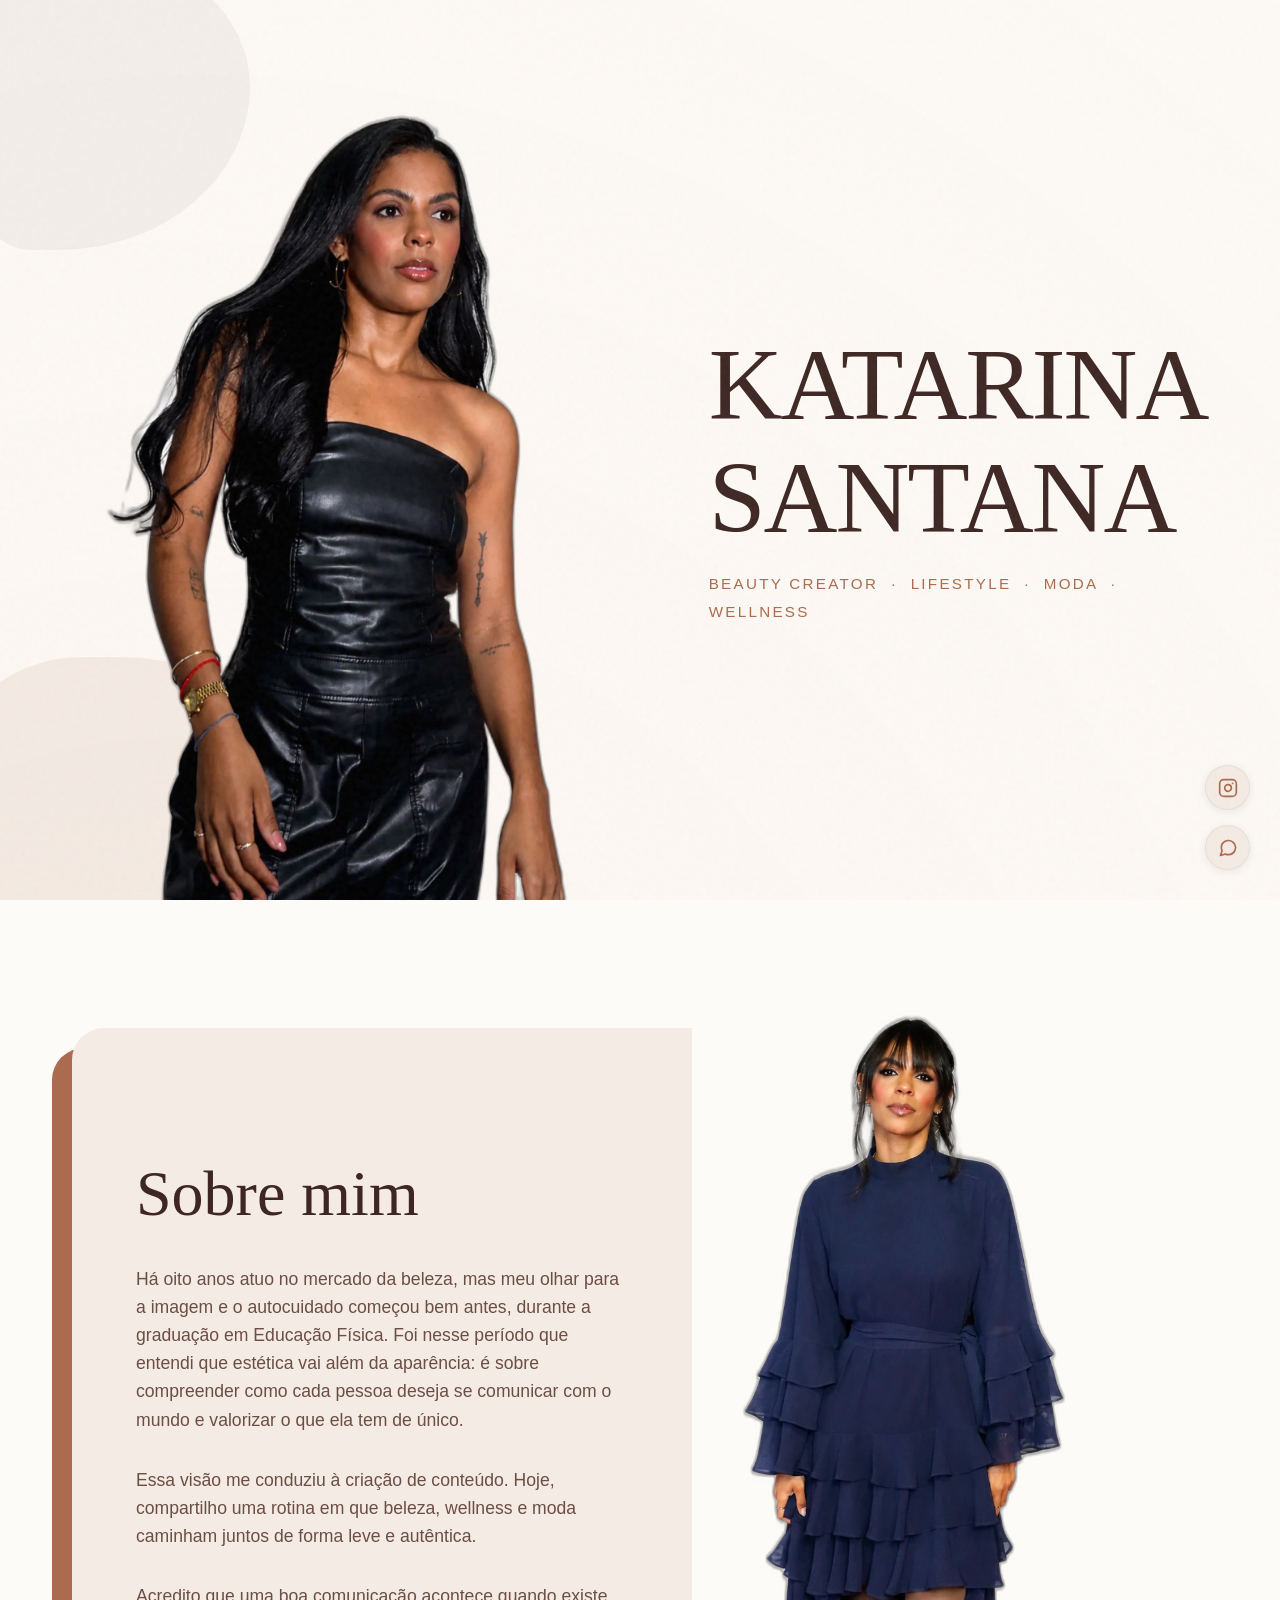
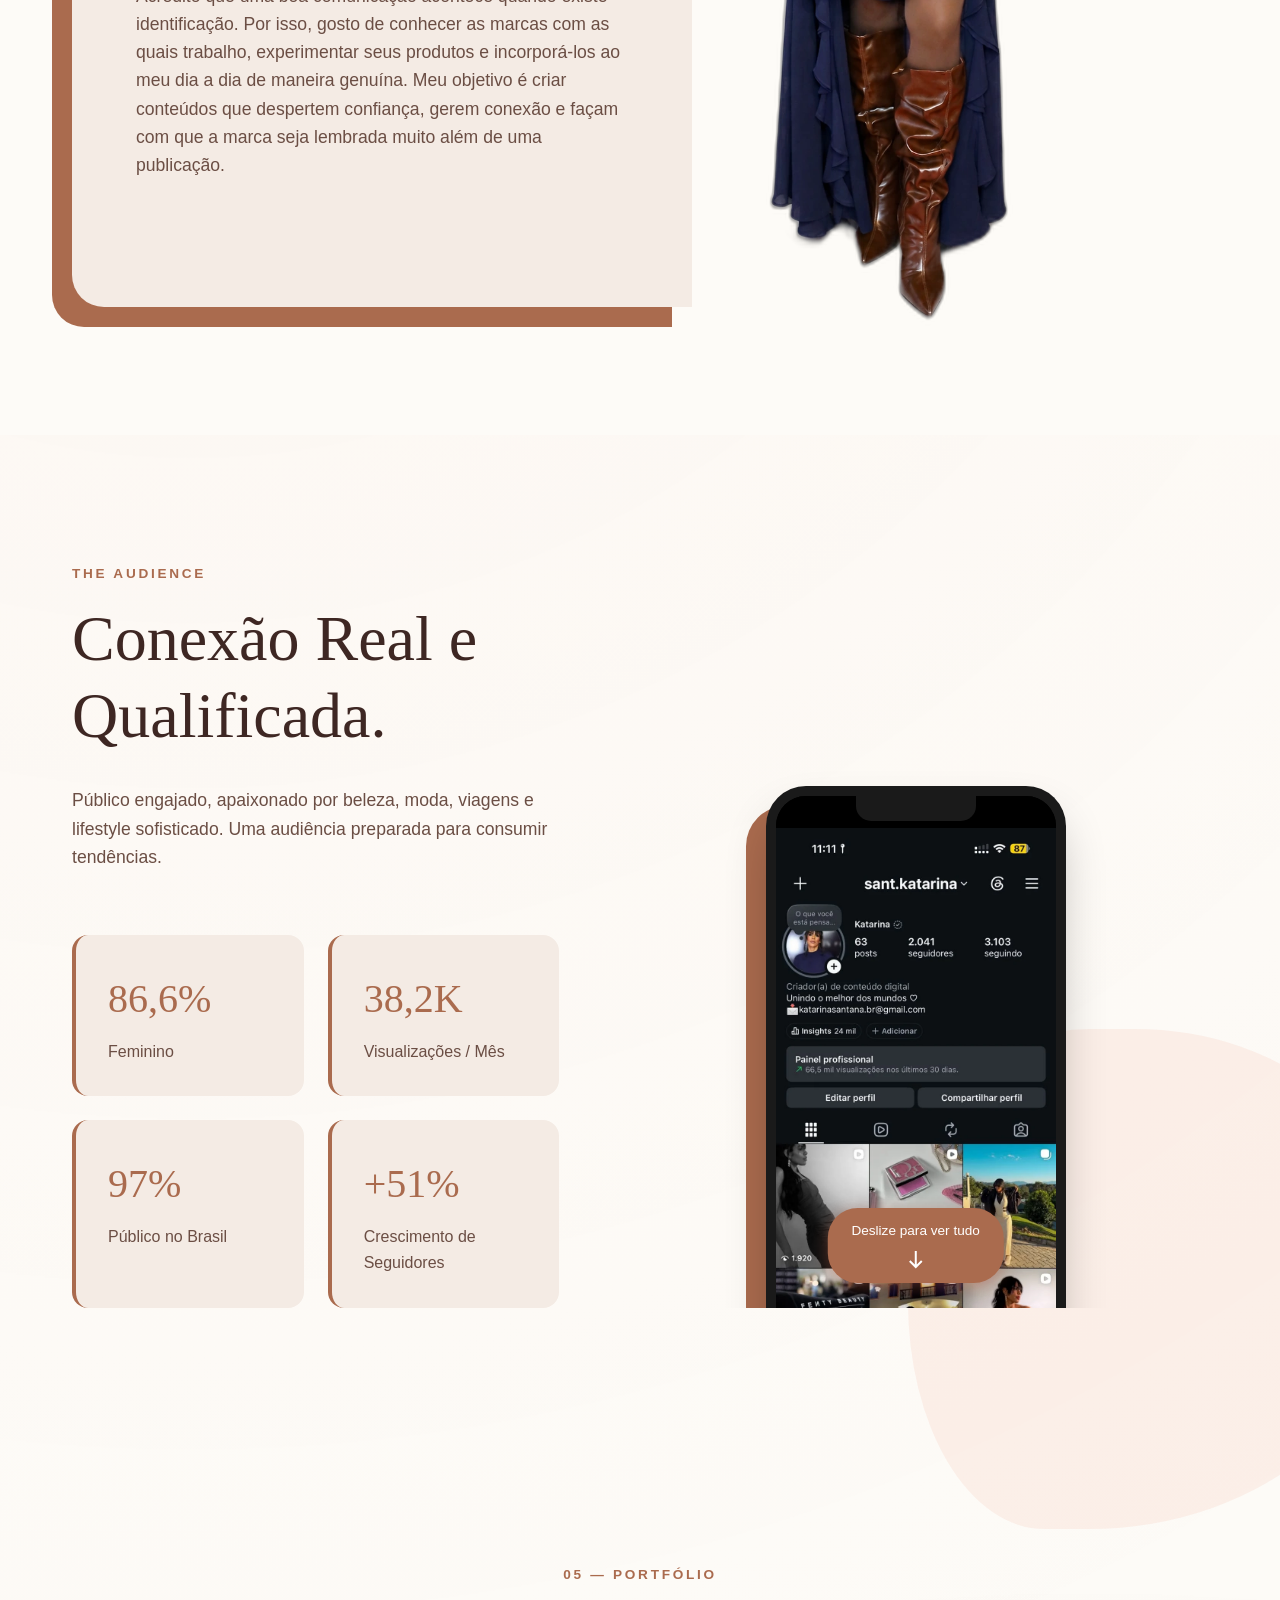
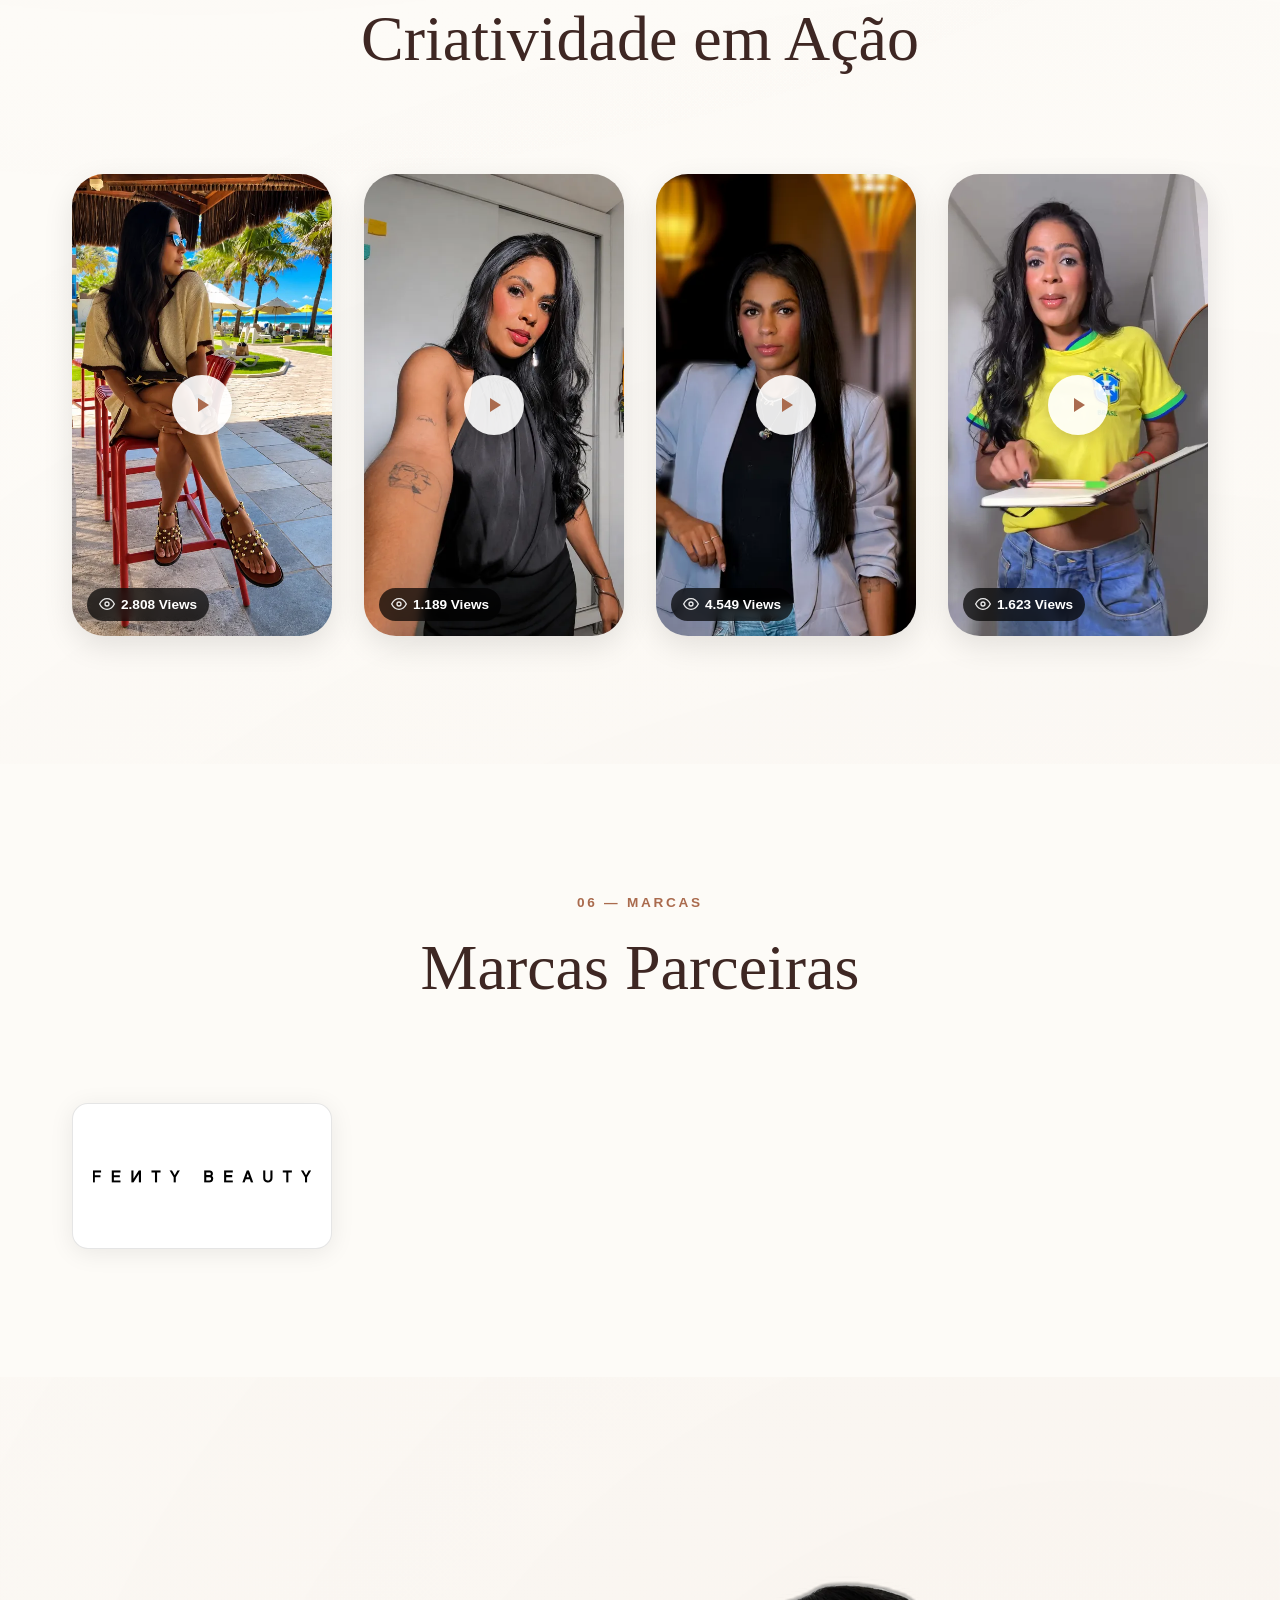
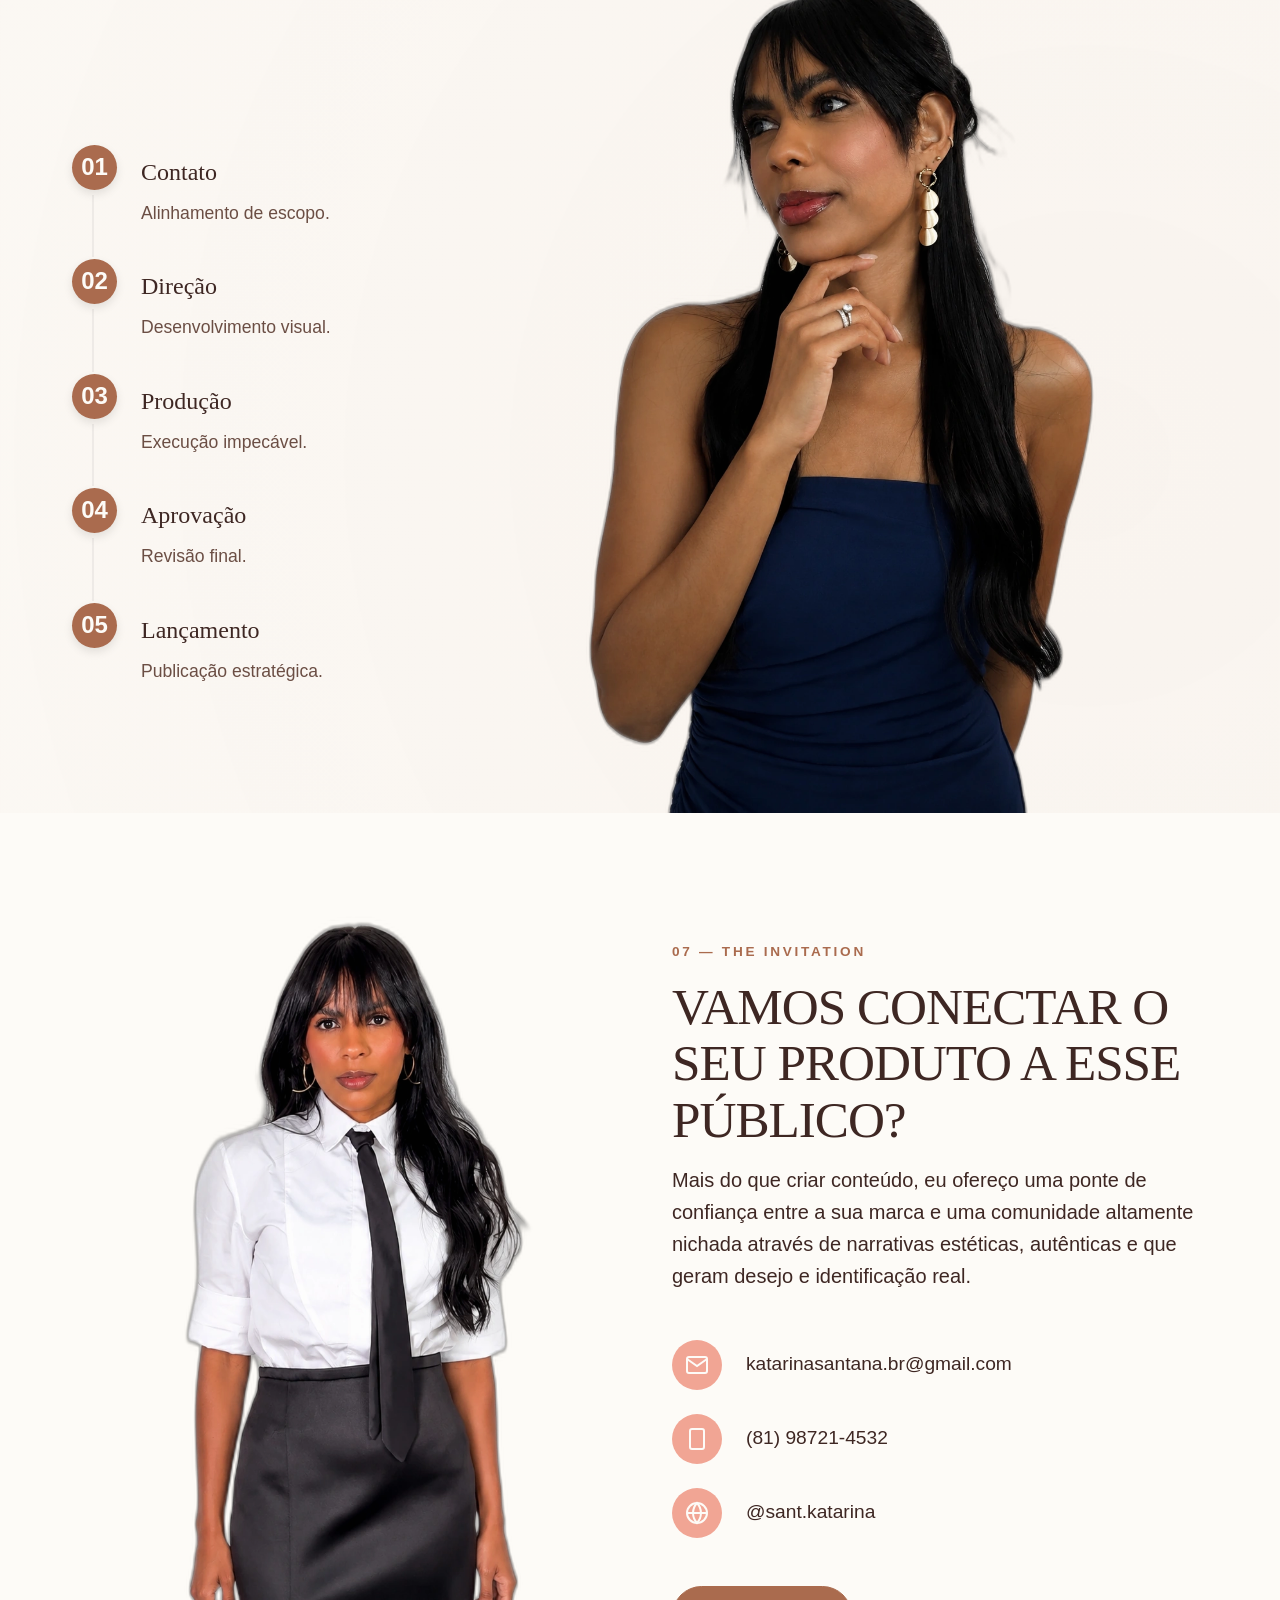
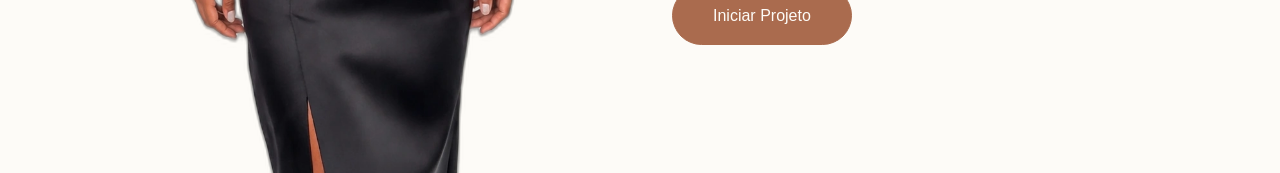
==== commit 746dd927: "feat: add custom domain katarinasantana.com.br + update metricas 3" ====
--- a/index.html
+++ b/index.html
@@ -6,7 +6,7 @@
     <title>Katarina Santana | Mídia Kit Editorial</title>
     
     <!-- Políticas de Segurança (Substitui o .htaccess no GitHub Pages) -->
-    <meta http-equiv="Content-Security-Policy" content="default-src 'self'; font-src 'self' https://fonts.gstatic.com; style-src 'self' https://fonts.googleapis.com 'unsafe-inline'; img-src 'self' data: https://tecflowsolucoess.github.io; script-src 'self' 'unsafe-inline';">
+    <meta http-equiv="Content-Security-Policy" content="default-src 'self'; font-src 'self' https://fonts.gstatic.com; style-src 'self' https://fonts.googleapis.com 'unsafe-inline'; img-src 'self' data: https://katarinasantana.com.br https://tecflowsolucoess.github.io; script-src 'self' 'unsafe-inline';">
     
 
     <!-- SEO Básico -->
@@ -18,10 +18,10 @@
     <meta property="og:type" content="website">
     <meta property="og:title" content="Katarina Santana | Mídia Kit Oficial">
     <meta property="og:description" content="Descubra o meu universo: Beauty, Lifestyle, Moda e Wellness. Vamos conectar a sua marca ao meu público?">
-    <meta property="og:image" content="https://tecflowsolucoess.github.io/katarinasantana/assets/images/og-image.jpg?v=2">
+    <meta property="og:image" content="https://katarinasantana.com.br/assets/images/og-image.jpg?v=2">
     <meta property="og:image:width" content="800">
     <meta property="og:image:height" content="800">
-    <meta property="og:url" content="https://tecflowsolucoess.github.io/katarinasantana/">
+    <meta property="og:url" content="https://katarinasantana.com.br/">
     <meta property="og:site_name" content="Katarina Santana">
 
     <!-- Favicon -->
@@ -33,15 +33,15 @@
     <link href="https://fonts.googleapis.com/css2?family=Inter:wght@300;400;500;600&family=Playfair+Display:ital,wght@0,400;0,500;0,600;1,400;1,500&display=swap" rel="stylesheet">
     
     <!-- SEO e Schema Markup -->
-    <link rel="canonical" href="https://tecflowsolucoess.github.io/katarinasantana/">
+    <link rel="canonical" href="https://katarinasantana.com.br/">
     <script type="application/ld+json">
     {
       "@context": "https://schema.org",
       "@type": "Person",
       "name": "Katarina Santana",
       "jobTitle": "Beauty Creator e Influenciadora",
-      "url": "https://tecflowsolucoess.github.io/katarinasantana/",
-      "image": "https://tecflowsolucoess.github.io/katarinasantana/assets/images/og-image.jpg",
+      "url": "https://katarinasantana.com.br/",
+      "image": "https://katarinasantana.com.br/assets/images/og-image.jpg",
       "sameAs": [
         "https://instagram.com/sant.katarina"
       ]
@@ -130,11 +130,12 @@
                     <div class="audience-image">
                         <div class="phone-mockup">
                             <div class="phone-scroll-area">
-                                <img src="assets/images/NOVAS METRICAS/01.webp" alt="Métricas do Instagram 1" loading="lazy">
-                                <img src="assets/images/NOVAS METRICAS/02.webp" alt="Métricas do Instagram 2" loading="lazy">
-                                <img src="assets/images/NOVAS METRICAS/03.webp" alt="Métricas do Instagram 3" loading="lazy">
-                                <img src="assets/images/NOVAS METRICAS/04.webp" alt="Métricas do Instagram 4" loading="lazy">
-                                <img src="assets/images/NOVAS METRICAS/05.webp" alt="Métricas do Instagram 5" loading="lazy">
+                                <img src="assets/images/NOVAS METRICAS 3/01.webp" alt="Métricas do Instagram 1" loading="lazy">
+                                <img src="assets/images/NOVAS METRICAS 3/02.webp" alt="Métricas do Instagram 2" loading="lazy">
+                                <img src="assets/images/NOVAS METRICAS 3/03.webp" alt="Métricas do Instagram 3" loading="lazy">
+                                <img src="assets/images/NOVAS METRICAS 3/04.webp" alt="Métricas do Instagram 4" loading="lazy">
+                                <img src="assets/images/NOVAS METRICAS 3/05.webp" alt="Métricas do Instagram 5" loading="lazy">
+                                <img src="assets/images/NOVAS METRICAS 3/06.webp" alt="Métricas do Instagram 6" loading="lazy">
                             </div>
                         </div>
                         <div class="scroll-hint" id="scrollHint">
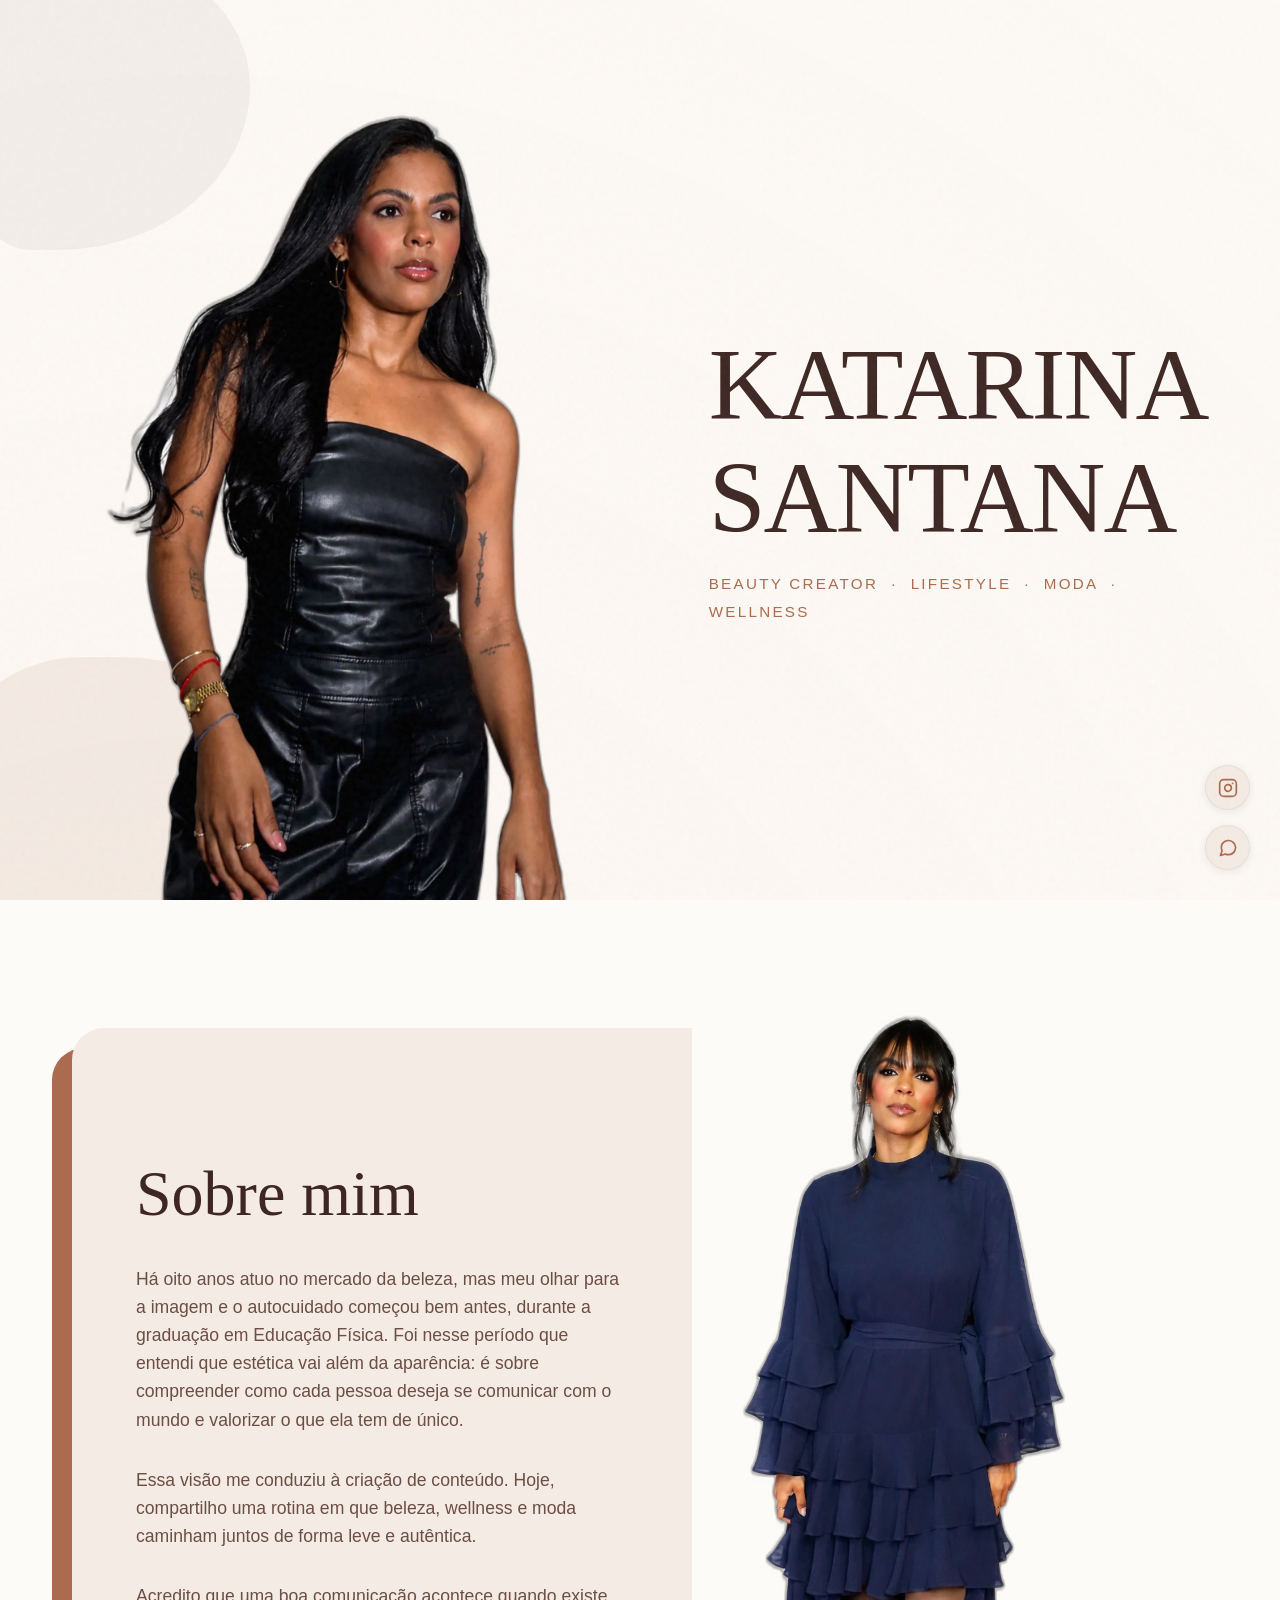
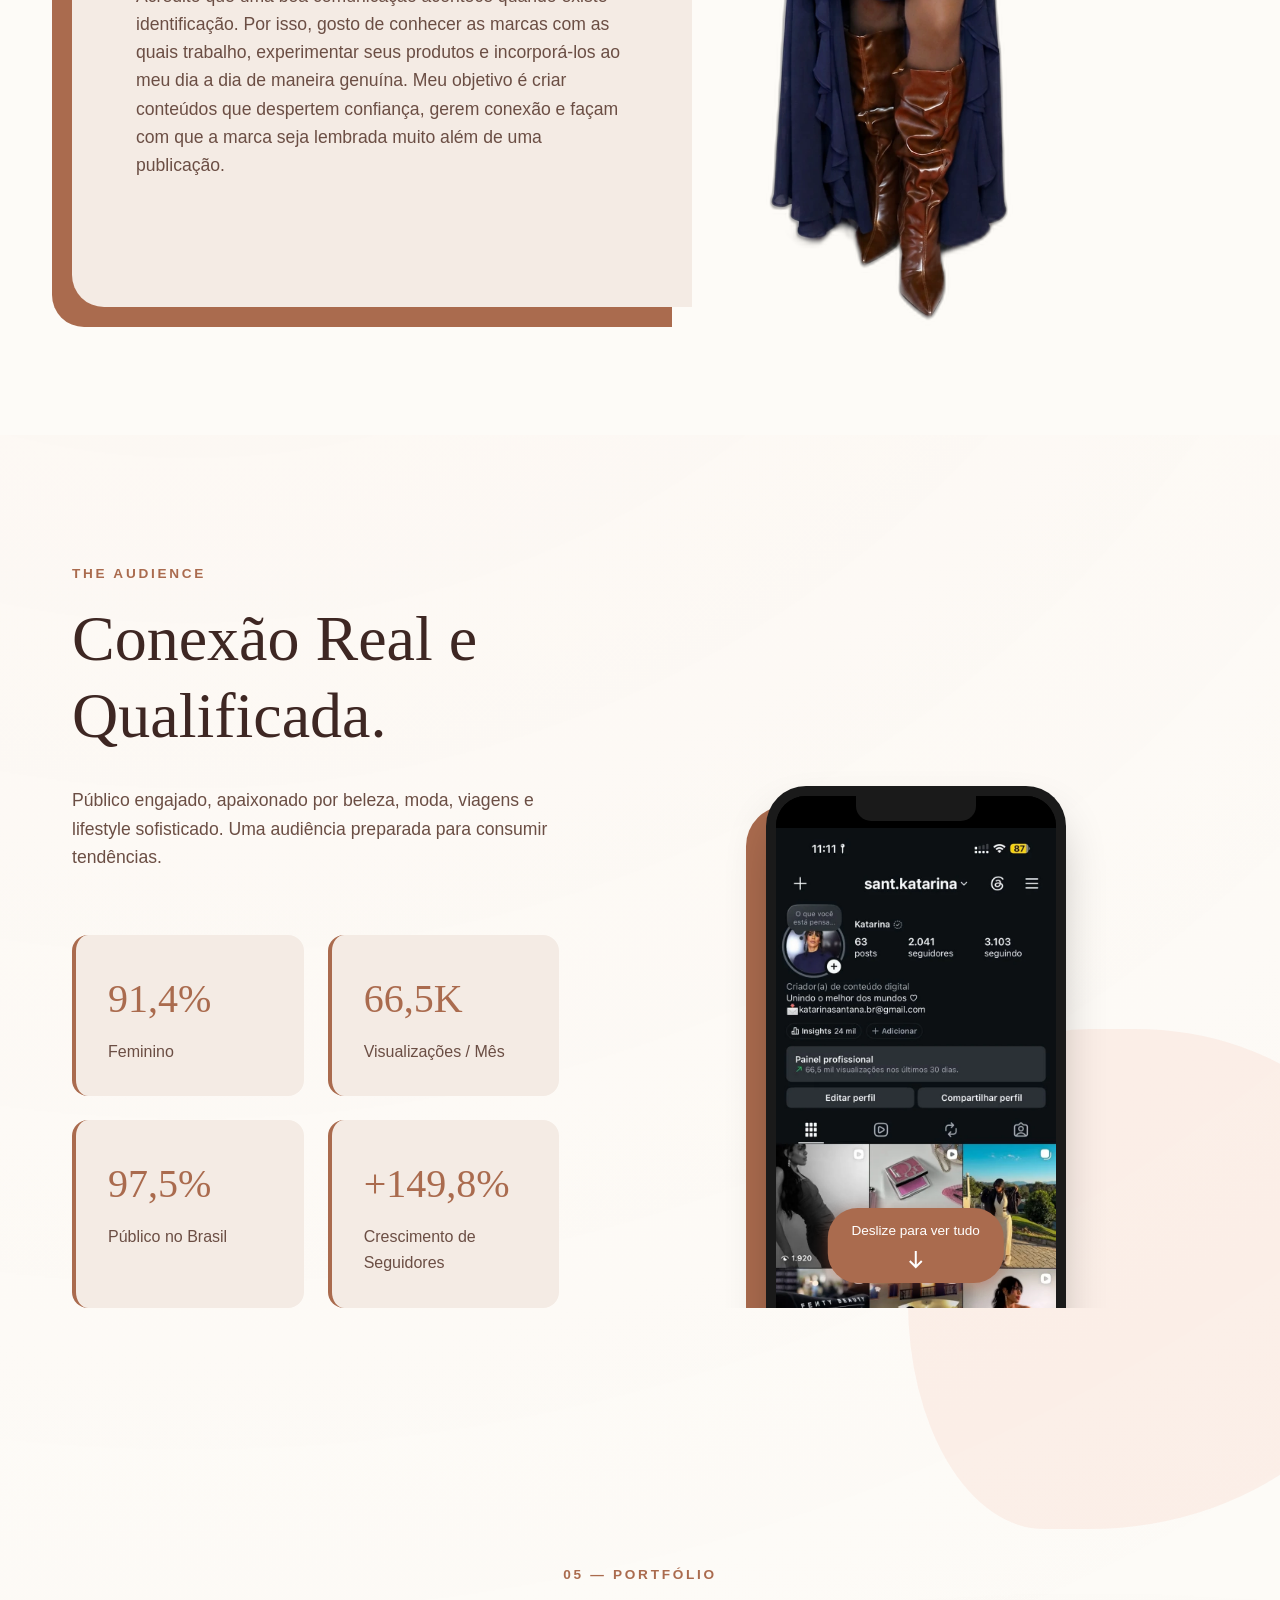
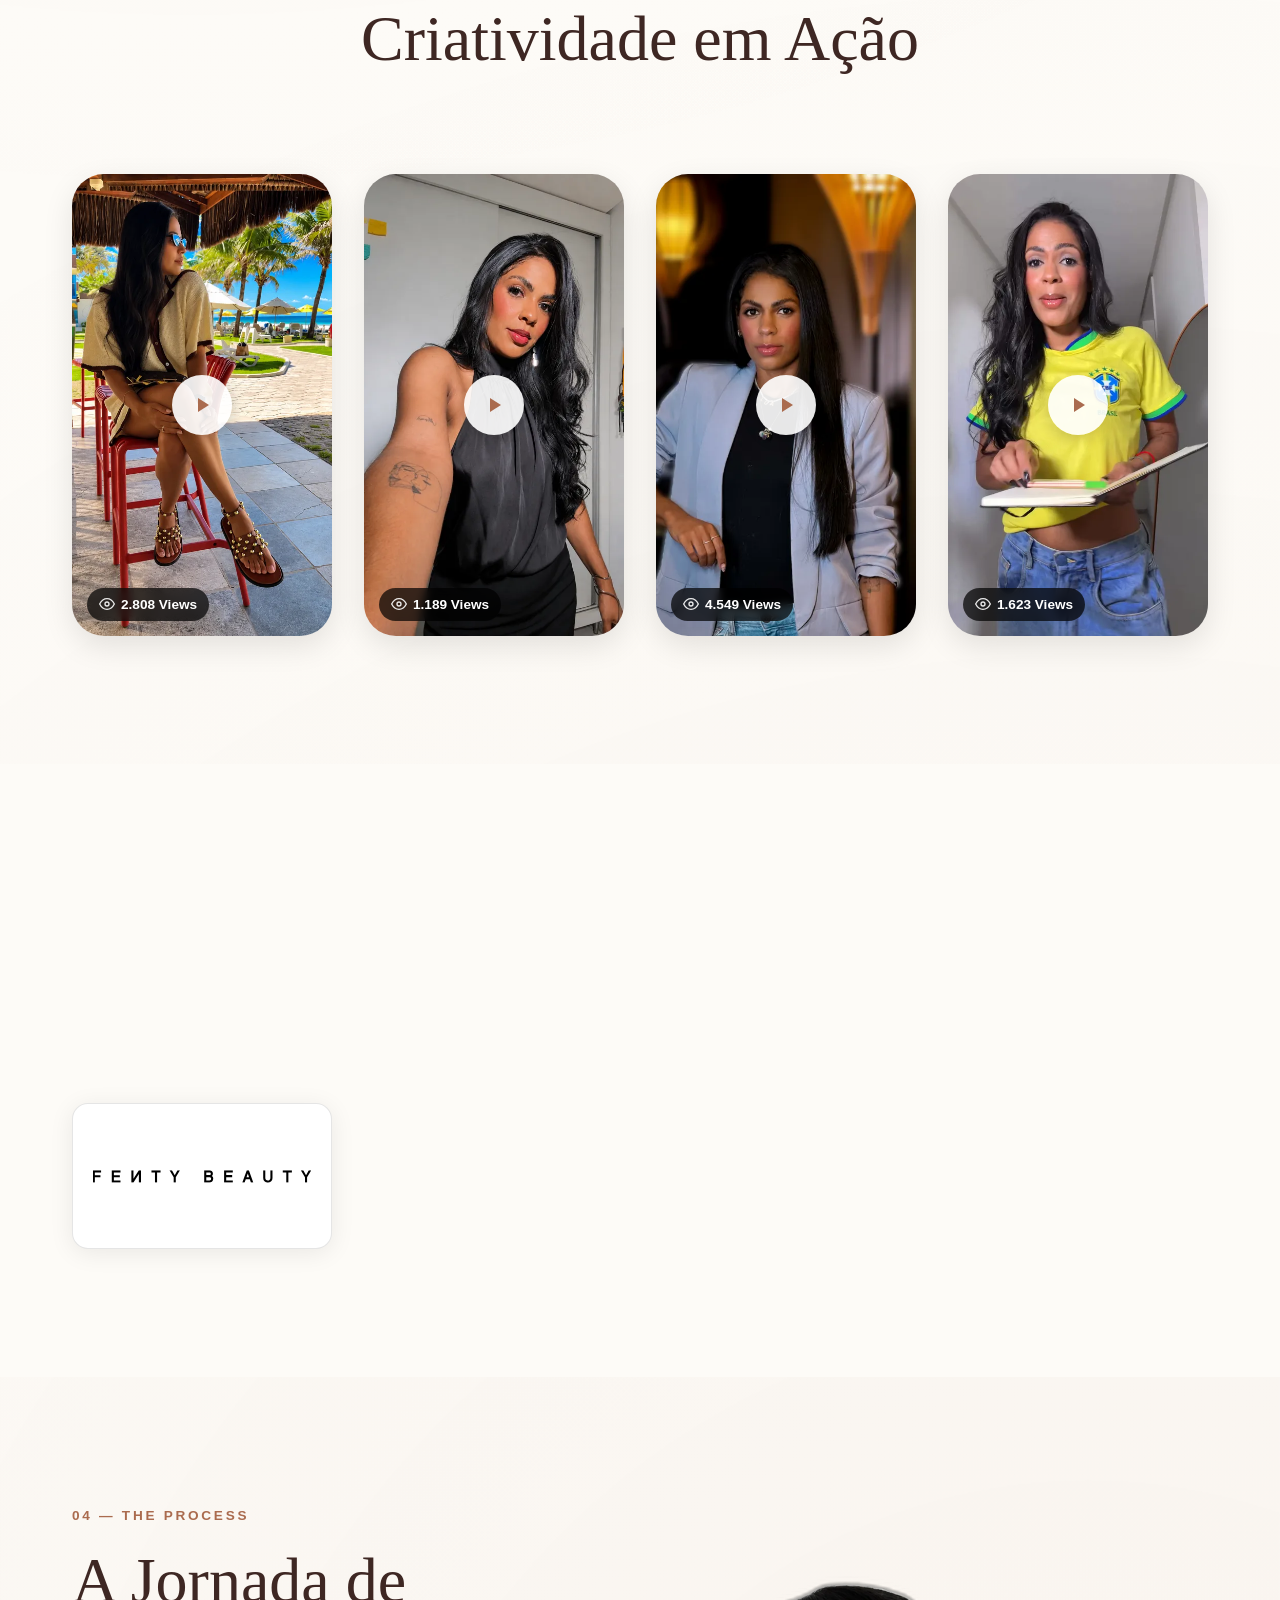
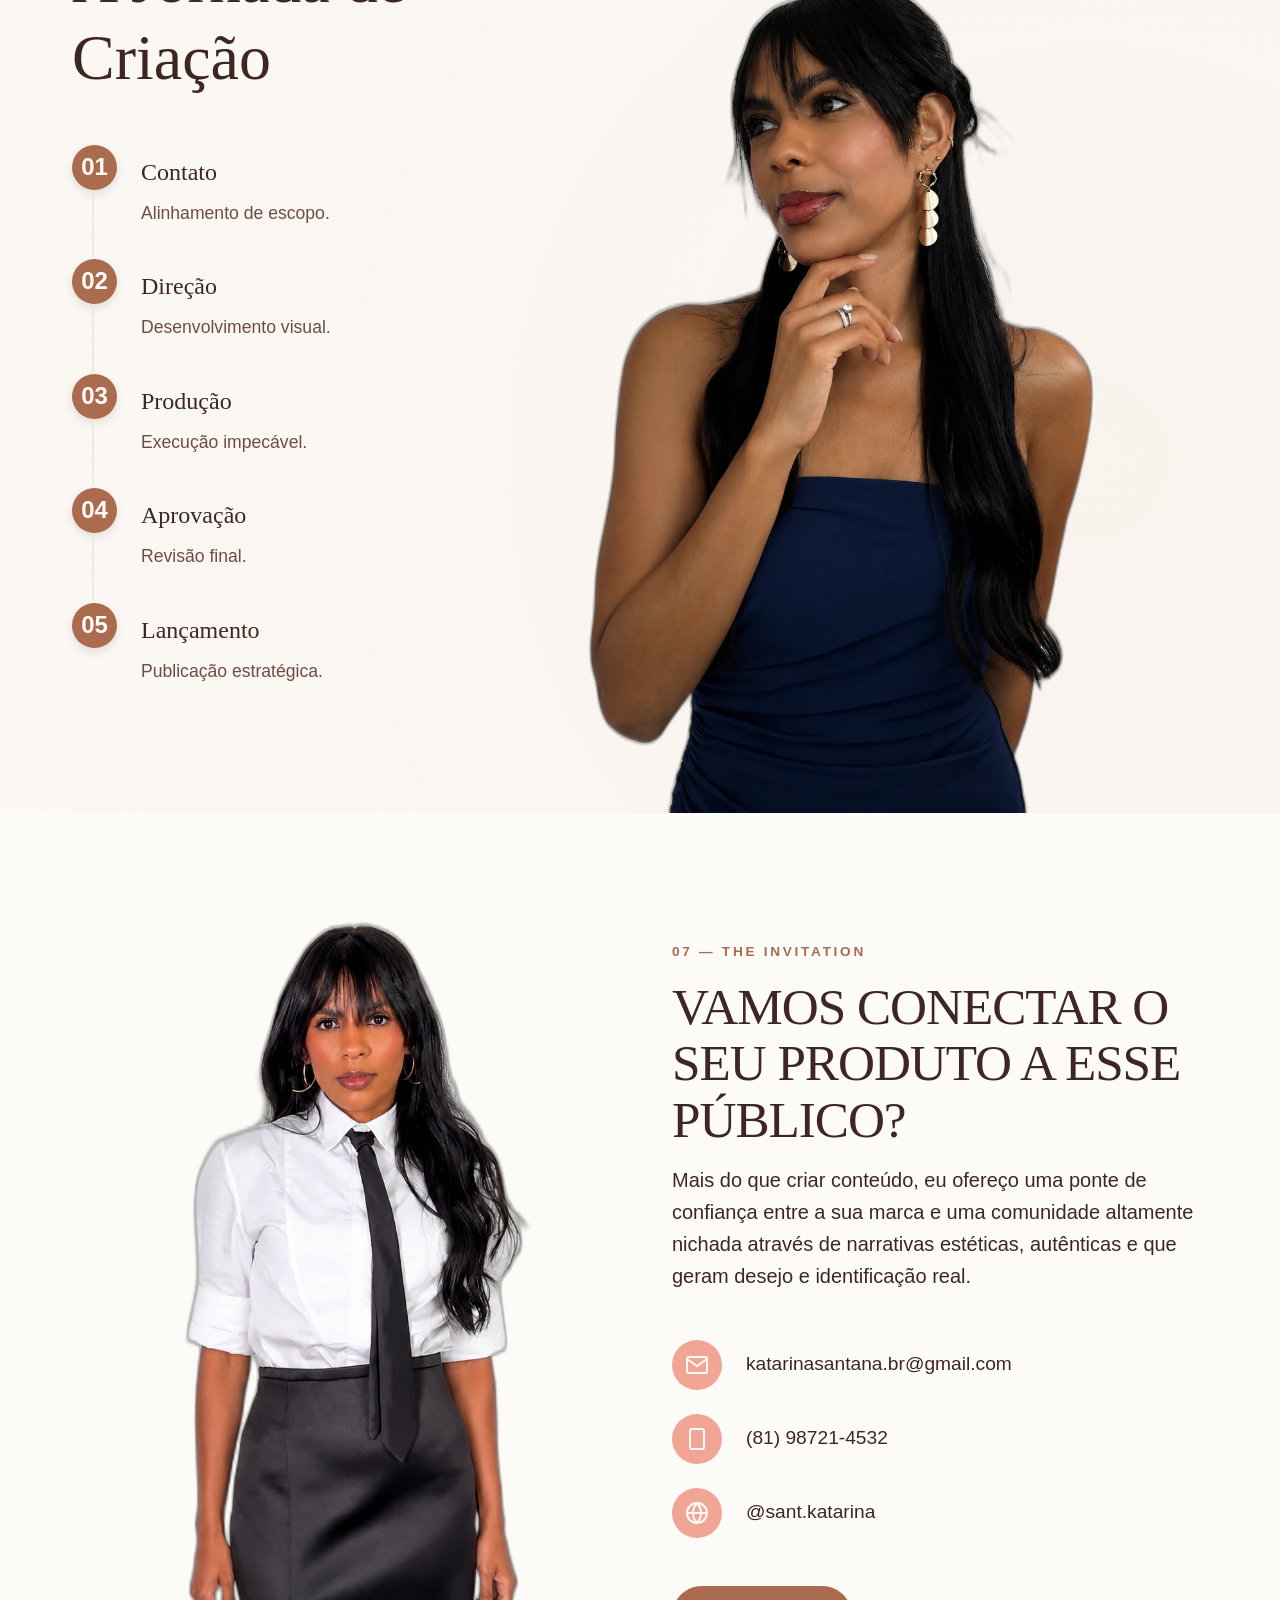
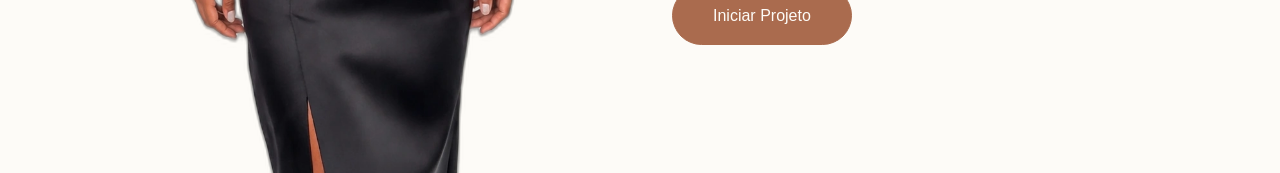
==== commit 573ea2d9: "update: metric cards values (91.4% Feminino, 66.5K Views, 97.5% Brasil, +149.8% Crescimento)" ====
--- a/index.html
+++ b/index.html
@@ -109,19 +109,19 @@
                         
                         <div class="demographics-grid">
                             <div class="demo-item">
-                                <h4>86,6%</h4>
+                                <h4>91,4%</h4>
                                 <p>Feminino</p>
                             </div>
                             <div class="demo-item">
-                                <h4>38,2K</h4>
+                                <h4>66,5K</h4>
                                 <p>Visualizações / Mês</p>
                             </div>
                             <div class="demo-item">
-                                <h4>97%</h4>
+                                <h4>97,5%</h4>
                                 <p>Público no Brasil</p>
                             </div>
                             <div class="demo-item">
-                                <h4>+51%</h4>
+                                <h4>+149,8%</h4>
                                 <p>Crescimento de Seguidores</p>
                             </div>
                         </div>
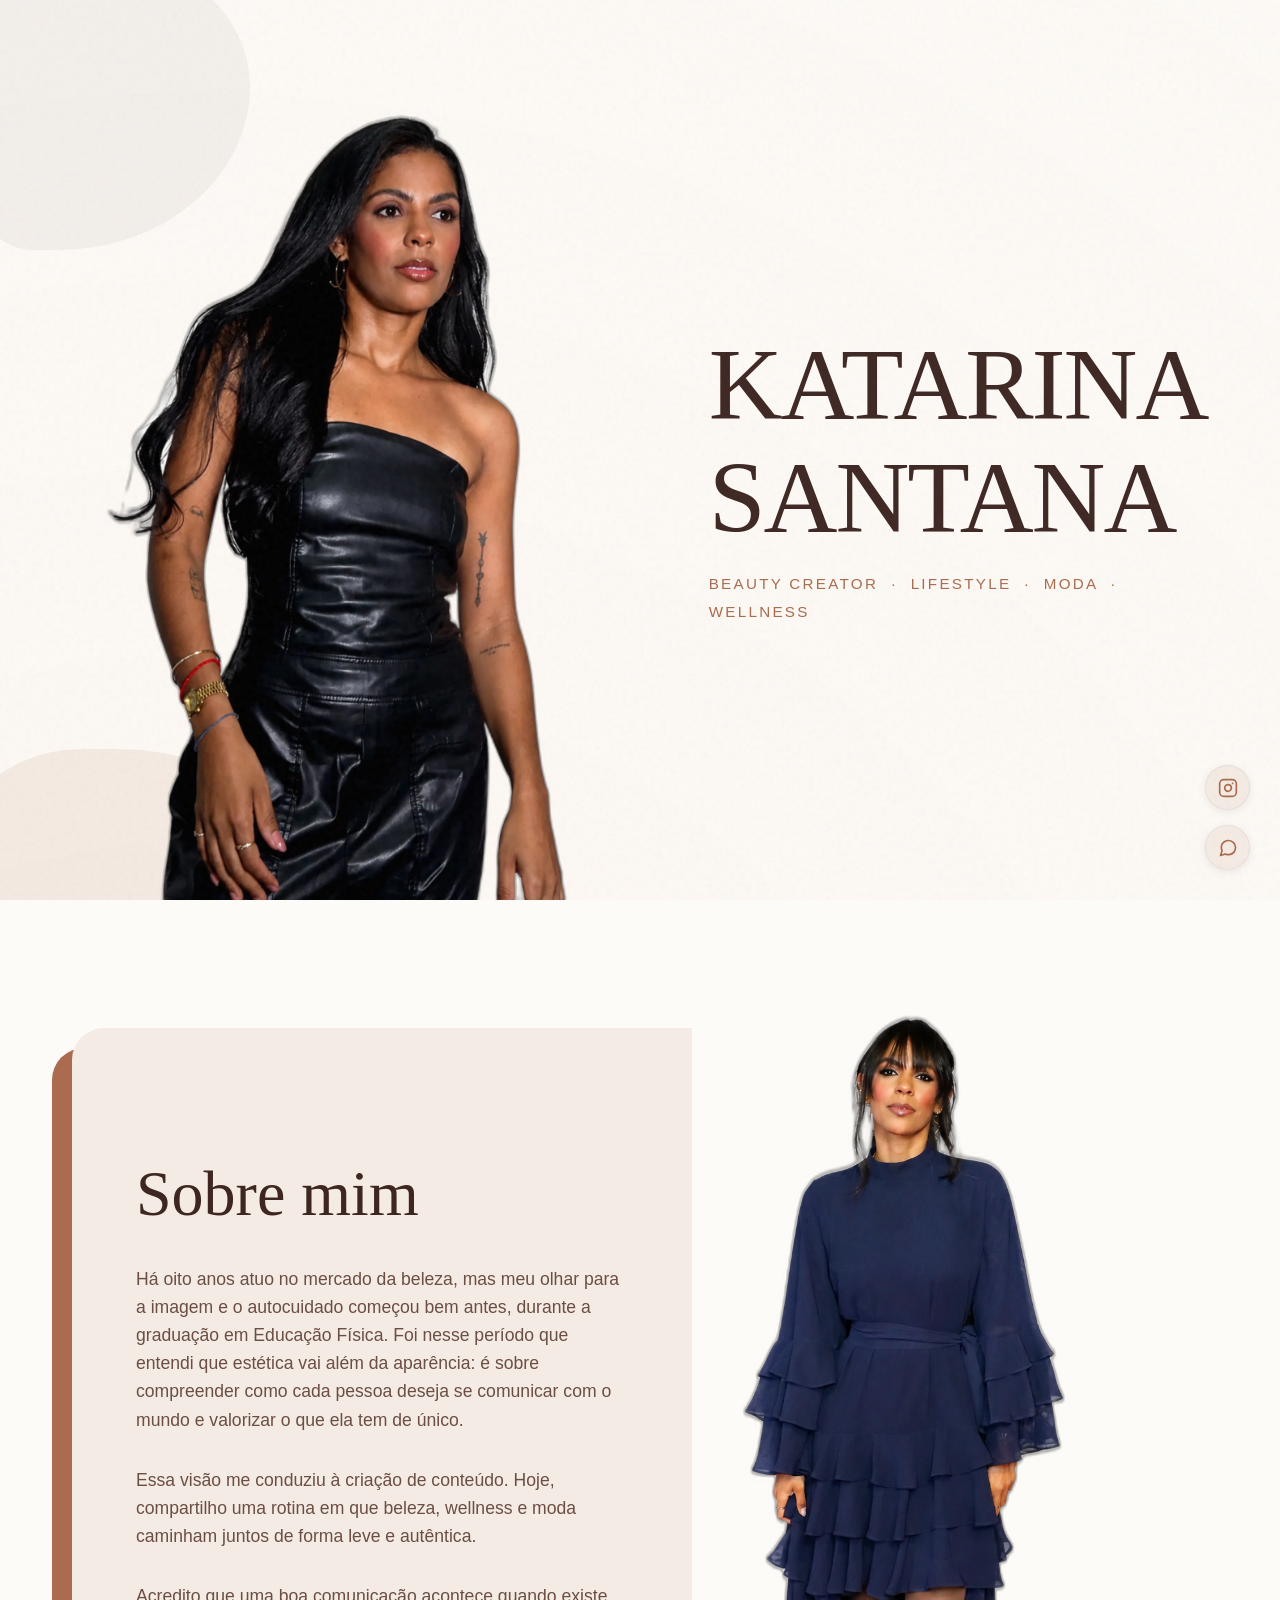
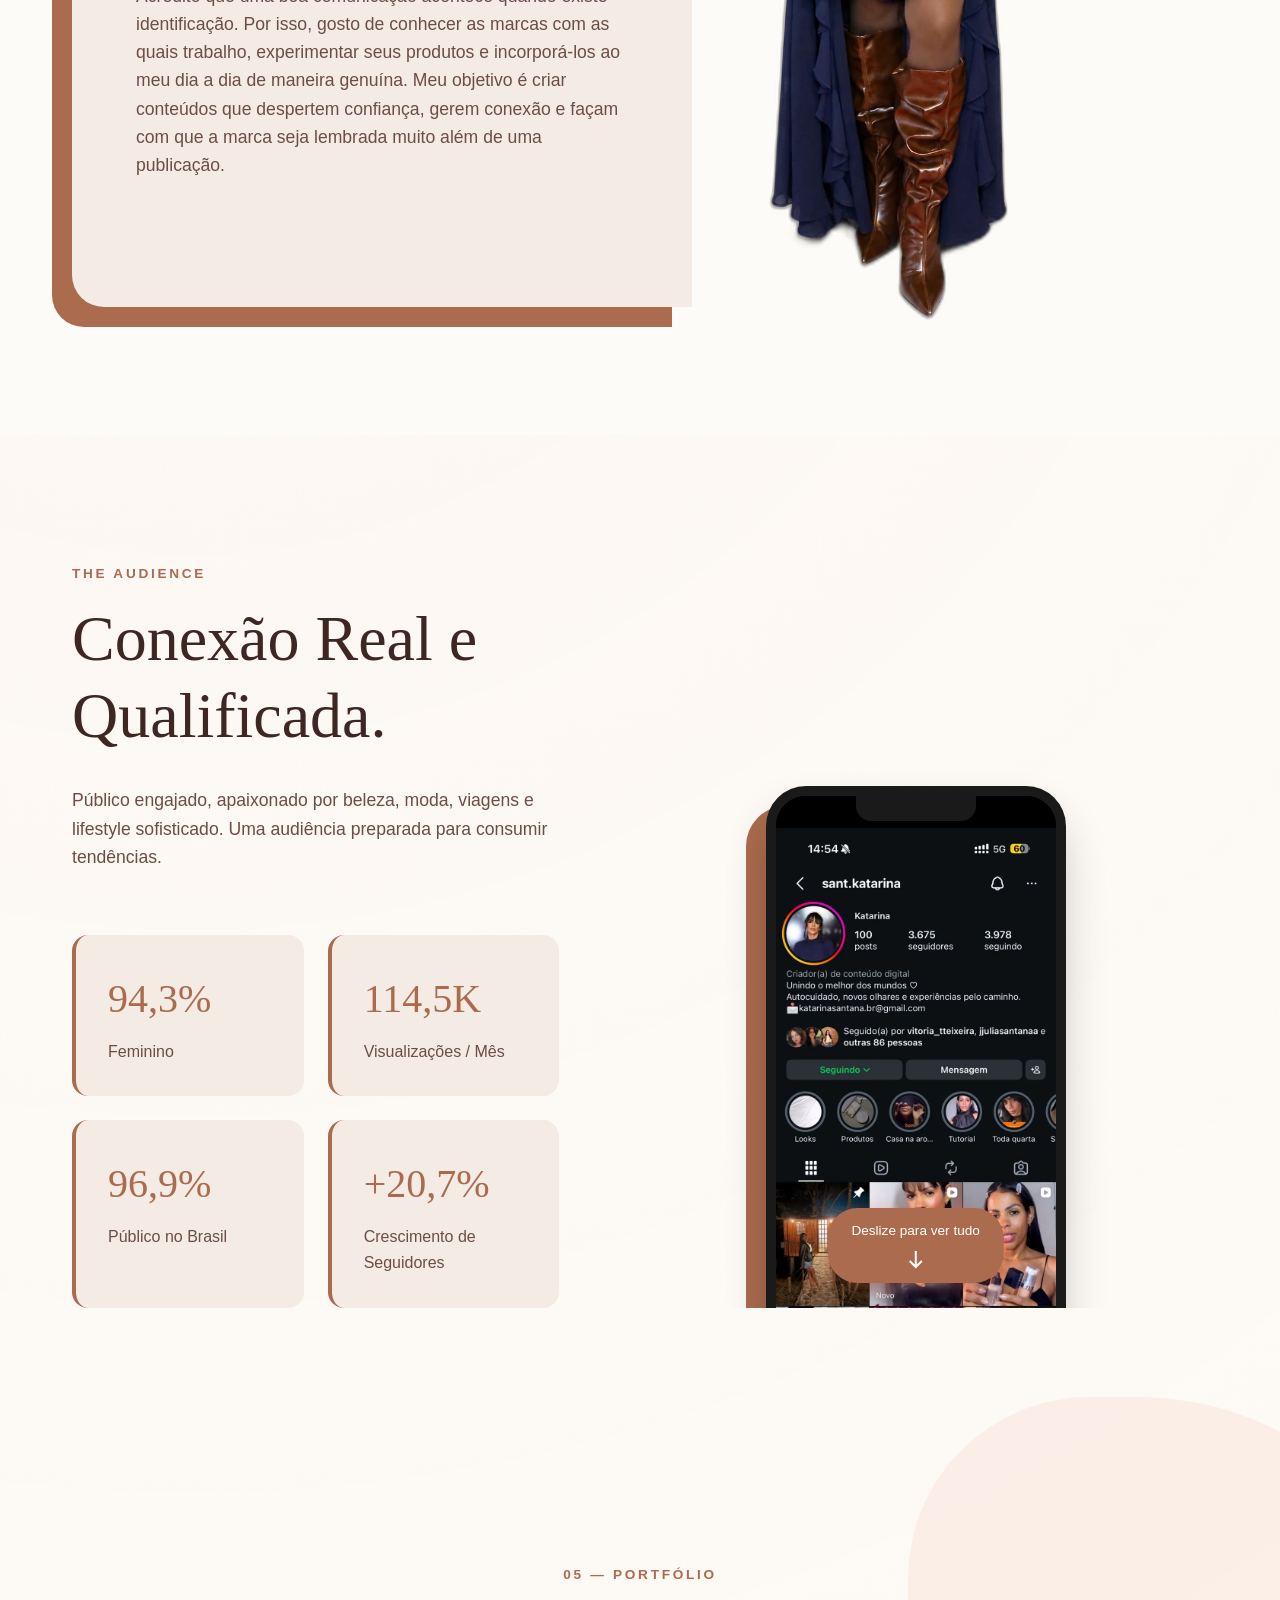
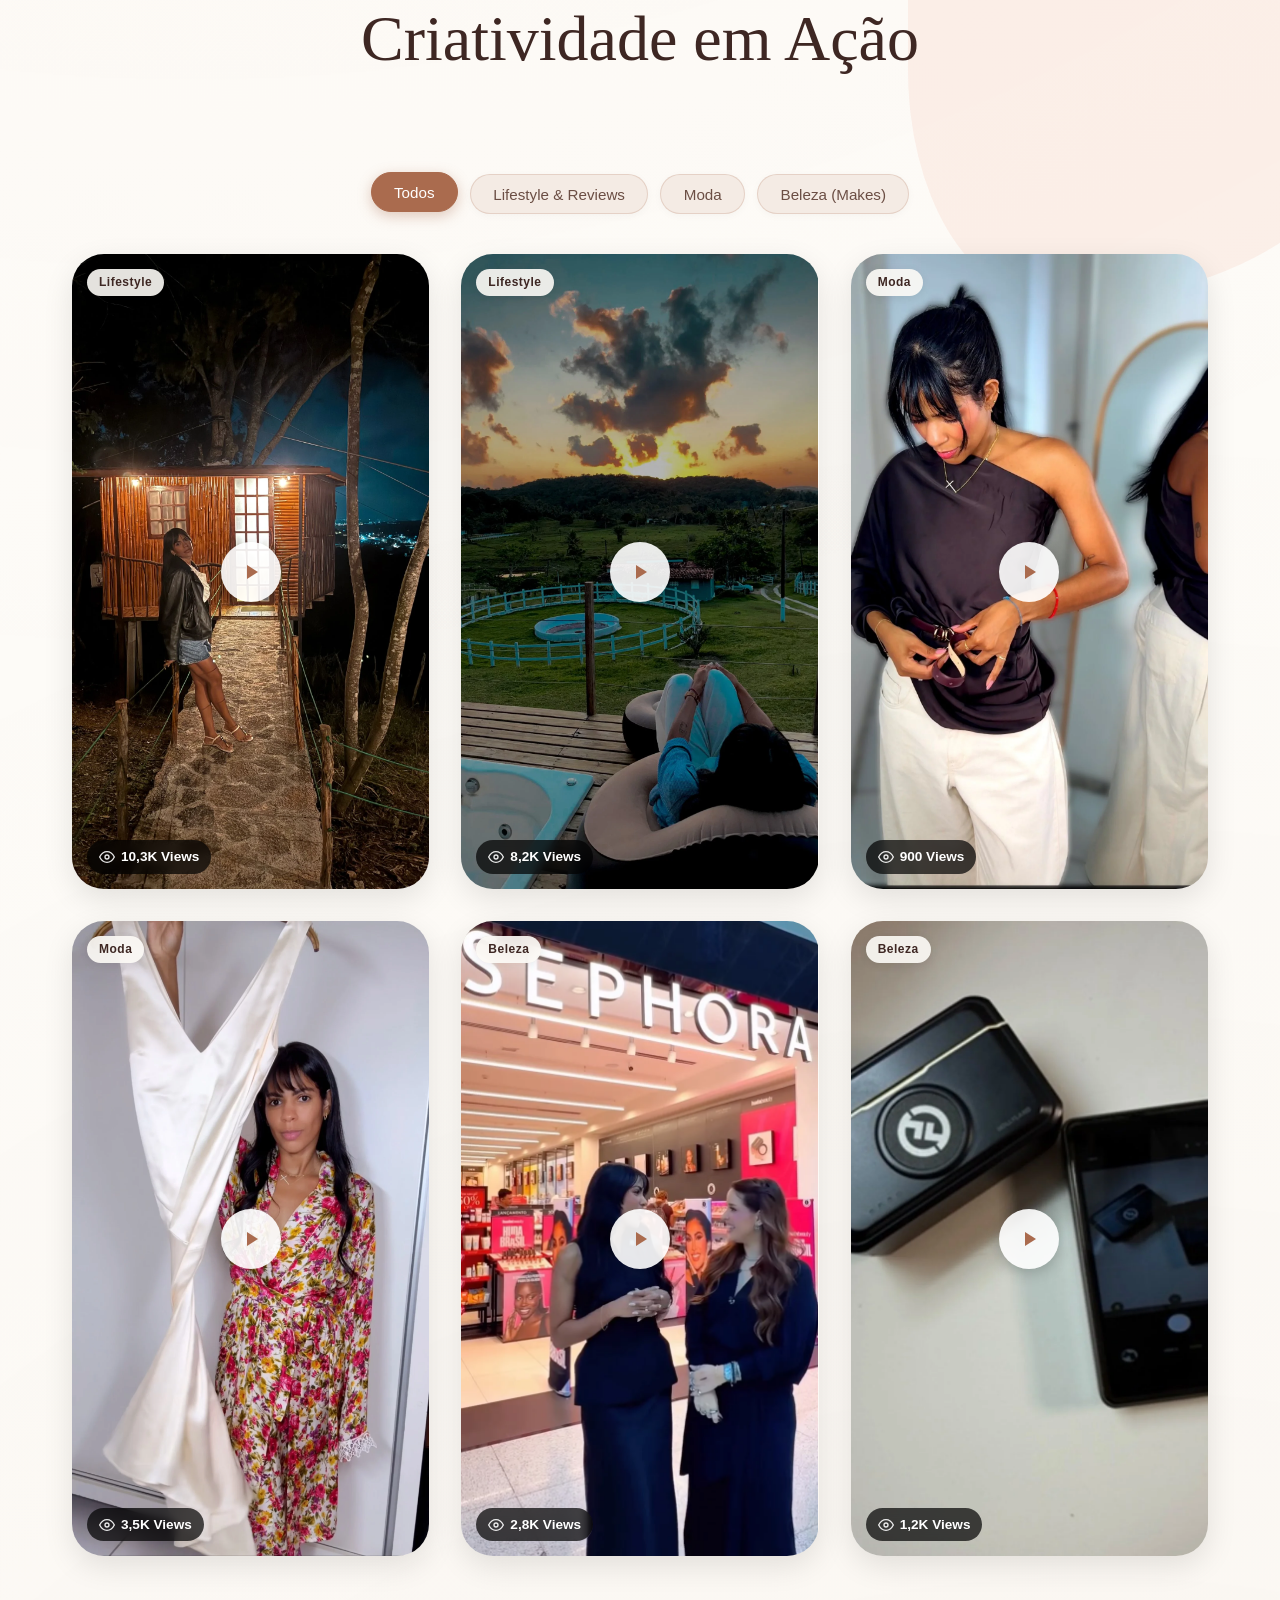
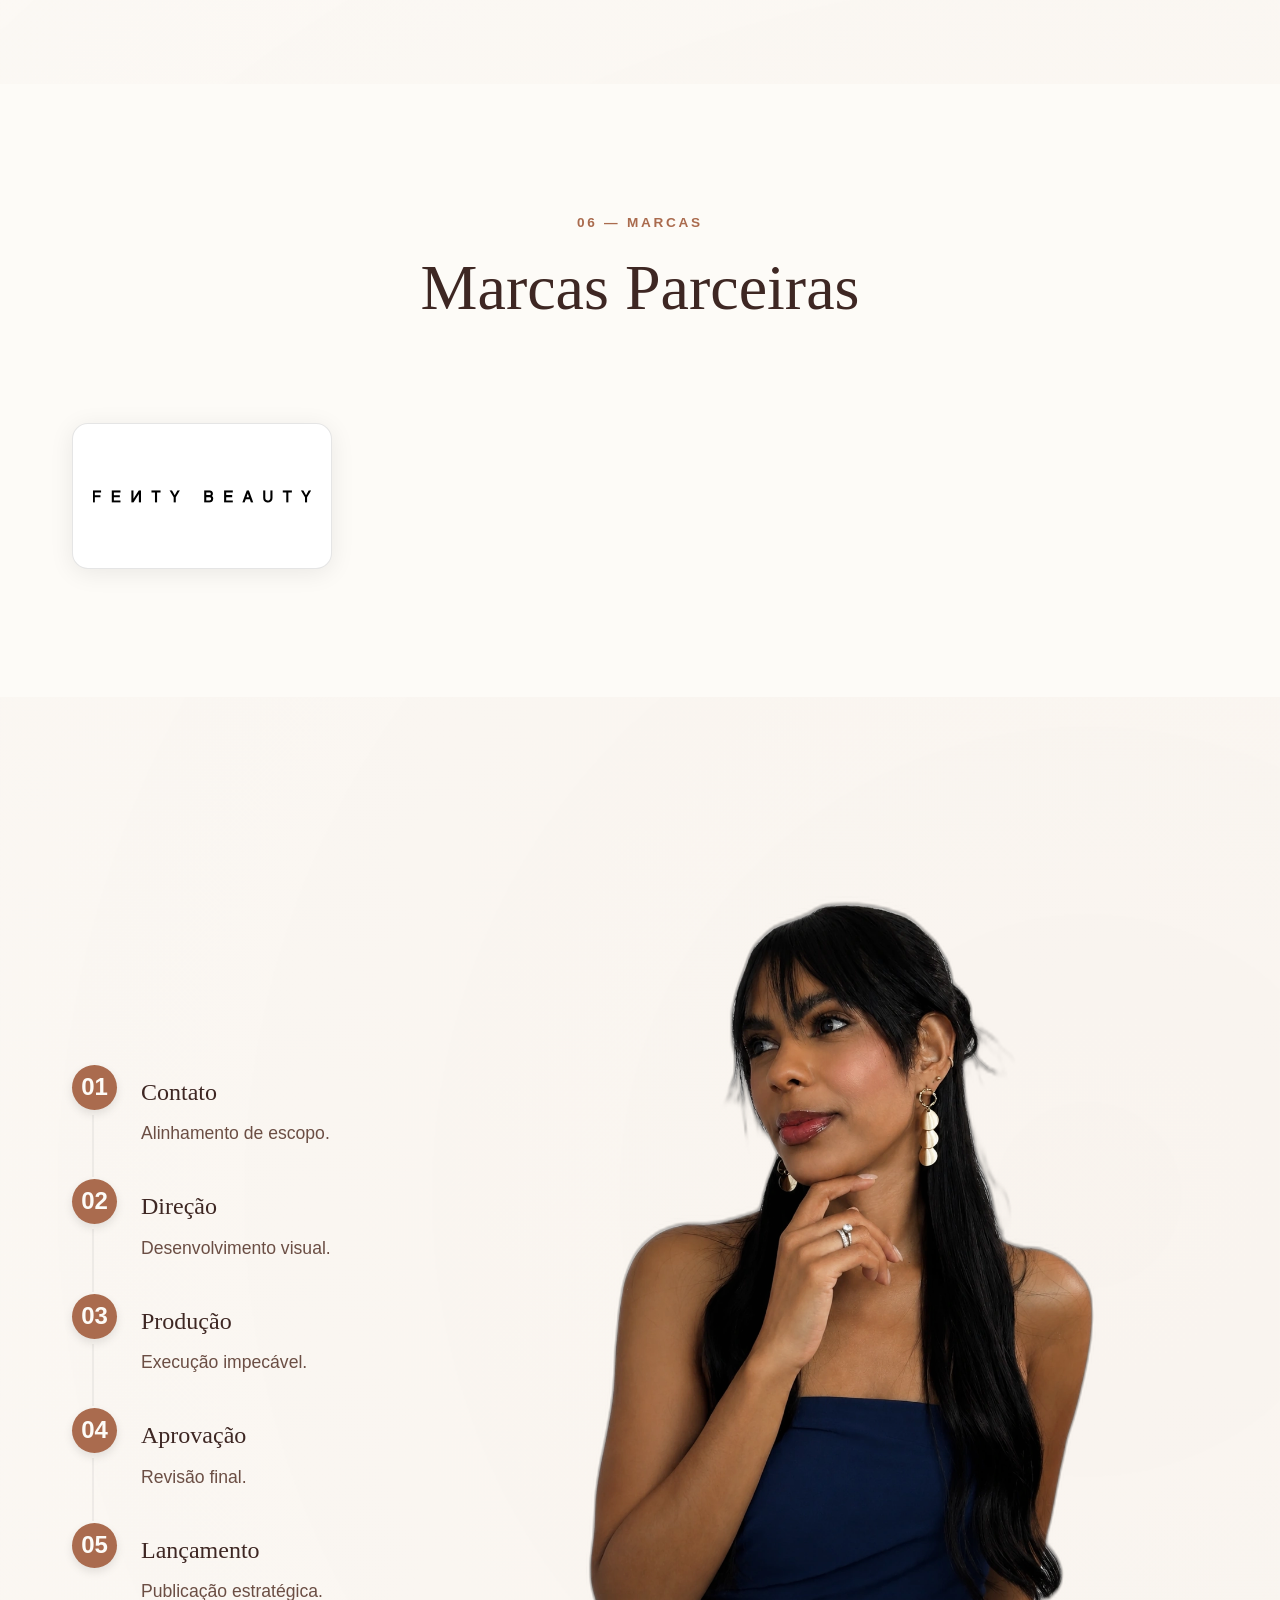
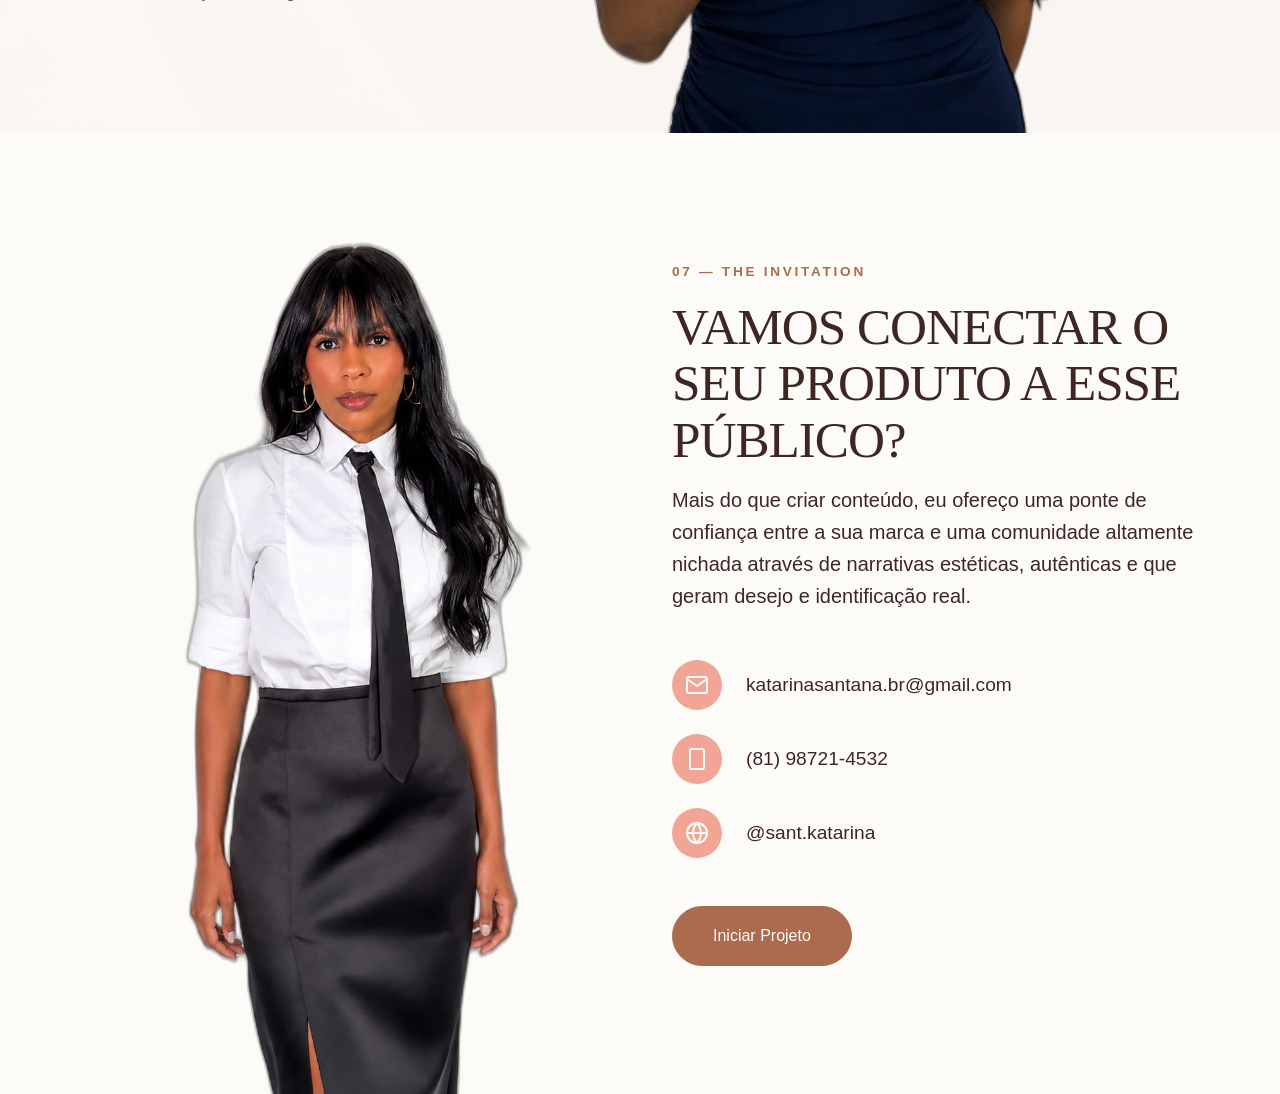
==== commit 678d3b3e: "Atualizar metricas do dashboard e portfolio de videos com categorias e otimizacao de performance" ====
--- a/index.html
+++ b/index.html
@@ -109,19 +109,19 @@
                         
                         <div class="demographics-grid">
                             <div class="demo-item">
-                                <h4>91,4%</h4>
+                                <h4>94,3%</h4>
                                 <p>Feminino</p>
                             </div>
                             <div class="demo-item">
-                                <h4>66,5K</h4>
+                                <h4>114,5K</h4>
                                 <p>Visualizações / Mês</p>
                             </div>
                             <div class="demo-item">
-                                <h4>97,5%</h4>
+                                <h4>96,9%</h4>
                                 <p>Público no Brasil</p>
                             </div>
                             <div class="demo-item">
-                                <h4>+149,8%</h4>
+                                <h4>+20,7%</h4>
                                 <p>Crescimento de Seguidores</p>
                             </div>
                         </div>
@@ -130,12 +130,15 @@
                     <div class="audience-image">
                         <div class="phone-mockup">
                             <div class="phone-scroll-area">
-                                <img src="assets/images/NOVAS METRICAS 3/01.webp" alt="Métricas do Instagram 1" loading="lazy">
-                                <img src="assets/images/NOVAS METRICAS 3/02.webp" alt="Métricas do Instagram 2" loading="lazy">
-                                <img src="assets/images/NOVAS METRICAS 3/03.webp" alt="Métricas do Instagram 3" loading="lazy">
-                                <img src="assets/images/NOVAS METRICAS 3/04.webp" alt="Métricas do Instagram 4" loading="lazy">
-                                <img src="assets/images/NOVAS METRICAS 3/05.webp" alt="Métricas do Instagram 5" loading="lazy">
-                                <img src="assets/images/NOVAS METRICAS 3/06.webp" alt="Métricas do Instagram 6" loading="lazy">
+                                <img src="assets/images/metricas 4/01.webp" alt="Métricas do Instagram 1 - Perfil" loading="lazy">
+                                <img src="assets/images/metricas 4/02.webp" alt="Métricas do Instagram 2 - Painel Profissional" loading="lazy">
+                                <img src="assets/images/metricas 4/03.webp" alt="Métricas do Instagram 3 - Visão Geral" loading="lazy">
+                                <img src="assets/images/metricas 4/04.webp" alt="Métricas do Instagram 4 - Visualizações e Conteúdos" loading="lazy">
+                                <img src="assets/images/metricas 4/05.webp" alt="Métricas do Instagram 5 - Interações do Perfil" loading="lazy">
+                                <img src="assets/images/metricas 4/06.webp" alt="Métricas do Instagram 6 - Seguidores e Gênero" loading="lazy">
+                                <img src="assets/images/metricas 4/07.webp" alt="Métricas do Instagram 7 - Faixa Etária e Localização" loading="lazy">
+                                <img src="assets/images/metricas 4/08.webp" alt="Métricas do Instagram 8 - Principais Cidades" loading="lazy">
+                                <img src="assets/images/metricas 4/09.webp" alt="Métricas do Instagram 9 - Horários de Atividade" loading="lazy">
                             </div>
                         </div>
                         <div class="scroll-hint" id="scrollHint">
@@ -156,15 +159,24 @@
                     <span class="subtitle">05 — Portfólio</span>
                     <h2 class="title-section">Criatividade em Ação</h2>
                 </div>
+
+                <!-- Filtros por Categoria -->
+                <div class="video-categories-filter">
+                    <button type="button" class="video-filter-btn active" data-filter="all">Todos</button>
+                    <button type="button" class="video-filter-btn" data-filter="lifestyle">Lifestyle & Reviews</button>
+                    <button type="button" class="video-filter-btn" data-filter="moda">Moda</button>
+                    <button type="button" class="video-filter-btn" data-filter="beleza">Beleza (Makes)</button>
+                </div>
                 
-                <div class="video-grid mt-8">
-                    <!-- Video 1 -->
-                    <a href="https://www.instagram.com/reel/DZqTfoDMDBE/" target="_blank" rel="noopener noreferrer" class="video-item" id="video1">
-                        <div class="video-cover">
-                            <video src="assets/videos/VIDEO 1/video.mp4" poster="assets/videos/VIDEO 1/poster.webp" loop muted playsinline preload="none" class="video-preview"></video>
-                            <div class="video-metric">
-                                <svg width="16" height="16" viewBox="0 0 24 24" fill="none" stroke="currentColor" stroke-width="2"><path d="M1 12s4-8 11-8 11 8 11 8-4 8-11 8-11-8-11-8z"/><circle cx="12" cy="12" r="3"/></svg>
-                                <span>2.808 Views</span>
+                <div class="video-grid">
+                    <!-- Lifestyle 1 -->
+                    <a href="https://www.instagram.com/reel/Ddtx8dws-pl/" target="_blank" rel="noopener noreferrer" class="video-item" data-category="lifestyle" id="video_lifestyle_1">
+                        <div class="video-cover">
+                            <span class="video-category-tag">Lifestyle</span>
+                            <video src="assets/videos/LIFESTYLE 1/video.mp4" poster="assets/videos/LIFESTYLE 1/poster.webp" loop muted playsinline preload="none" class="video-preview"></video>
+                            <div class="video-metric">
+                                <svg width="16" height="16" viewBox="0 0 24 24" fill="none" stroke="currentColor" stroke-width="2"><path d="M1 12s4-8 11-8 11 8 11 8-4 8-11 8-11-8-11-8z"/><circle cx="12" cy="12" r="3"/></svg>
+                                <span>10,3K Views</span>
                             </div>
                             <div class="play-button">
                                 <svg width="24" height="24" viewBox="0 0 24 24" fill="currentColor"><path d="M8 5v14l11-7z"/></svg>
@@ -172,13 +184,14 @@
                         </div>
                     </a>
                     
-                    <!-- Video 2 -->
-                    <a href="https://www.instagram.com/reel/DZ8UK_6MDqi/" target="_blank" rel="noopener noreferrer" class="video-item" id="video2">
-                        <div class="video-cover">
-                            <video src="assets/videos/VIDEO 2/video.mp4" poster="assets/videos/VIDEO 2/poster.webp" loop muted playsinline preload="none" class="video-preview"></video>
-                            <div class="video-metric">
-                                <svg width="16" height="16" viewBox="0 0 24 24" fill="none" stroke="currentColor" stroke-width="2"><path d="M1 12s4-8 11-8 11 8 11 8-4 8-11 8-11-8-11-8z"/><circle cx="12" cy="12" r="3"/></svg>
-                                <span>1.189 Views</span>
+                    <!-- Lifestyle 2 -->
+                    <a href="https://www.instagram.com/reel/DdJ1GYVMNGf/" target="_blank" rel="noopener noreferrer" class="video-item" data-category="lifestyle" id="video_lifestyle_2">
+                        <div class="video-cover">
+                            <span class="video-category-tag">Lifestyle</span>
+                            <video src="assets/videos/LIFESTYLE 2/video.mp4" poster="assets/videos/LIFESTYLE 2/poster.webp" loop muted playsinline preload="none" class="video-preview"></video>
+                            <div class="video-metric">
+                                <svg width="16" height="16" viewBox="0 0 24 24" fill="none" stroke="currentColor" stroke-width="2"><path d="M1 12s4-8 11-8 11 8 11 8-4 8-11 8-11-8-11-8z"/><circle cx="12" cy="12" r="3"/></svg>
+                                <span>8,2K Views</span>
                             </div>
                             <div class="play-button">
                                 <svg width="24" height="24" viewBox="0 0 24 24" fill="currentColor"><path d="M8 5v14l11-7z"/></svg>
@@ -186,13 +199,14 @@
                         </div>
                     </a>
                     
-                    <!-- Video 3 -->
-                    <a href="https://www.instagram.com/reel/DaJM4aHMTYI/" target="_blank" rel="noopener noreferrer" class="video-item" id="video3">
-                        <div class="video-cover">
-                            <video src="assets/videos/VIDEO 3/video novo.mp4" poster="assets/videos/VIDEO 3/poster.webp" loop muted playsinline preload="none" class="video-preview"></video>
-                            <div class="video-metric">
-                                <svg width="16" height="16" viewBox="0 0 24 24" fill="none" stroke="currentColor" stroke-width="2"><path d="M1 12s4-8 11-8 11 8 11 8-4 8-11 8-11-8-11-8z"/><circle cx="12" cy="12" r="3"/></svg>
-                                <span>4.549 Views</span>
+                    <!-- Moda 1 -->
+                    <a href="https://www.instagram.com/reel/DeFFiU1Mlp3/" target="_blank" rel="noopener noreferrer" class="video-item" data-category="moda" id="video_moda_1">
+                        <div class="video-cover">
+                            <span class="video-category-tag">Moda</span>
+                            <video src="assets/videos/MODA 1/video.mp4" poster="assets/videos/MODA 1/poster.webp" loop muted playsinline preload="none" class="video-preview"></video>
+                            <div class="video-metric">
+                                <svg width="16" height="16" viewBox="0 0 24 24" fill="none" stroke="currentColor" stroke-width="2"><path d="M1 12s4-8 11-8 11 8 11 8-4 8-11 8-11-8-11-8z"/><circle cx="12" cy="12" r="3"/></svg>
+                                <span>900 Views</span>
                             </div>
                             <div class="play-button">
                                 <svg width="24" height="24" viewBox="0 0 24 24" fill="currentColor"><path d="M8 5v14l11-7z"/></svg>
@@ -200,13 +214,44 @@
                         </div>
                     </a>
                     
-                    <!-- Video 4 -->
-                    <a href="https://www.instagram.com/reel/DZBXLuNM38G/" target="_blank" rel="noopener noreferrer" class="video-item" id="video4">
-                        <div class="video-cover">
-                            <video src="assets/videos/VIDEO 4/video.mp4" poster="assets/videos/VIDEO 4/poster.webp" loop muted playsinline preload="none" class="video-preview"></video>
-                            <div class="video-metric">
-                                <svg width="16" height="16" viewBox="0 0 24 24" fill="none" stroke="currentColor" stroke-width="2"><path d="M1 12s4-8 11-8 11 8 11 8-4 8-11 8-11-8-11-8z"/><circle cx="12" cy="12" r="3"/></svg>
-                                <span>1.623 Views</span>
+                    <!-- Moda 2 -->
+                    <a href="https://www.instagram.com/reel/Dcblg5csuNy/" target="_blank" rel="noopener noreferrer" class="video-item" data-category="moda" id="video_moda_2">
+                        <div class="video-cover">
+                            <span class="video-category-tag">Moda</span>
+                            <video src="assets/videos/MODA 2/video.mp4" poster="assets/videos/MODA 2/poster.webp" loop muted playsinline preload="none" class="video-preview"></video>
+                            <div class="video-metric">
+                                <svg width="16" height="16" viewBox="0 0 24 24" fill="none" stroke="currentColor" stroke-width="2"><path d="M1 12s4-8 11-8 11 8 11 8-4 8-11 8-11-8-11-8z"/><circle cx="12" cy="12" r="3"/></svg>
+                                <span>3,5K Views</span>
+                            </div>
+                            <div class="play-button">
+                                <svg width="24" height="24" viewBox="0 0 24 24" fill="currentColor"><path d="M8 5v14l11-7z"/></svg>
+                            </div>
+                        </div>
+                    </a>
+
+                    <!-- Beleza 1 -->
+                    <a href="https://www.instagram.com/reel/Ddjn0jeMHHy/" target="_blank" rel="noopener noreferrer" class="video-item" data-category="beleza" id="video_beleza_1">
+                        <div class="video-cover">
+                            <span class="video-category-tag">Beleza</span>
+                            <video src="assets/videos/BELEZA 1/video.mp4" poster="assets/videos/BELEZA 1/poster.webp" loop muted playsinline preload="none" class="video-preview"></video>
+                            <div class="video-metric">
+                                <svg width="16" height="16" viewBox="0 0 24 24" fill="none" stroke="currentColor" stroke-width="2"><path d="M1 12s4-8 11-8 11 8 11 8-4 8-11 8-11-8-11-8z"/><circle cx="12" cy="12" r="3"/></svg>
+                                <span>2,8K Views</span>
+                            </div>
+                            <div class="play-button">
+                                <svg width="24" height="24" viewBox="0 0 24 24" fill="currentColor"><path d="M8 5v14l11-7z"/></svg>
+                            </div>
+                        </div>
+                    </a>
+
+                    <!-- Beleza 2 -->
+                    <a href="https://www.instagram.com/reel/DcrFepaM_Fv/" target="_blank" rel="noopener noreferrer" class="video-item" data-category="beleza" id="video_beleza_2">
+                        <div class="video-cover">
+                            <span class="video-category-tag">Beleza</span>
+                            <video src="assets/videos/BELEZA 2/video.mp4" poster="assets/videos/BELEZA 2/poster.webp" loop muted playsinline preload="none" class="video-preview"></video>
+                            <div class="video-metric">
+                                <svg width="16" height="16" viewBox="0 0 24 24" fill="none" stroke="currentColor" stroke-width="2"><path d="M1 12s4-8 11-8 11 8 11 8-4 8-11 8-11-8-11-8z"/><circle cx="12" cy="12" r="3"/></svg>
+                                <span>1,2K Views</span>
                             </div>
                             <div class="play-button">
                                 <svg width="24" height="24" viewBox="0 0 24 24" fill="currentColor"><path d="M8 5v14l11-7z"/></svg>
--- a/css/style.css
+++ b/css/style.css
@@ -49,7 +49,7 @@
         radial-gradient(circle at 85% 80%, rgba(170, 107, 78, 0.05) 0%, transparent 40%);
 }
 
-/* Textura Global Premium (RuÃ­do/Papel) */
+/* Textura Global Premium (Ruído/Papel) - Otimizada com aceleração de GPU */
 body::after {
     content: '';
     position: fixed;
@@ -57,10 +57,12 @@
     left: 0;
     width: 100vw;
     height: 100vh;
-    pointer-events: none; /* NÃ£o atrapalha os cliques */
+    pointer-events: none; /* Não atrapalha os cliques */
     z-index: 9999; /* Fica por cima de tudo unificando a textura */
     background-image: url("data:image/svg+xml,%3Csvg viewBox='0 0 200 200' xmlns='http://www.w3.org/2000/svg'%3E%3Cfilter id='noiseFilter'%3E%3CfeTurbulence type='fractalNoise' baseFrequency='0.8' numOctaves='3' stitchTiles='stitch'/%3E%3C/filter%3E%3Crect width='100%25' height='100%25' filter='url(%23noiseFilter)' opacity='0.05'/%3E%3C/svg%3E");
     opacity: 0.8; /* Intensidade fina */
+    will-change: transform;
+    transform: translateZ(0);
 }
 
 .container {
@@ -550,20 +552,85 @@
     position: relative;
 }
 
+.video-categories-filter {
+    display: flex;
+    justify-content: center;
+    align-items: center;
+    flex-wrap: wrap;
+    gap: 0.75rem;
+    margin: 2rem auto 2.5rem;
+}
+
+.video-filter-btn {
+    background: var(--clr-bg-card);
+    color: var(--clr-text-muted);
+    border: 1px solid rgba(170, 107, 78, 0.2);
+    padding: 0.65rem 1.4rem;
+    border-radius: 9999px;
+    font-family: var(--font-body);
+    font-size: 0.95rem;
+    font-weight: 500;
+    cursor: pointer;
+    transition: all 0.3s cubic-bezier(0.16, 1, 0.3, 1);
+    box-shadow: 0 2px 8px rgba(0,0,0,0.03);
+}
+
+.video-filter-btn:hover {
+    color: var(--clr-text-main);
+    border-color: var(--clr-terracota);
+    transform: translateY(-2px);
+}
+
+.video-filter-btn.active {
+    background: var(--clr-terracota);
+    color: var(--clr-white);
+    border-color: var(--clr-terracota);
+    box-shadow: 0 4px 14px rgba(170, 107, 78, 0.35);
+    transform: translateY(-2px);
+}
+
 .video-grid {
     display: grid;
-    grid-template-columns: repeat(4, 1fr);
+    grid-template-columns: repeat(3, 1fr);
     gap: 2rem;
-    margin-top: 3rem;
+    margin-top: 1.5rem;
+}
+
+@media (max-width: 992px) {
+    .video-grid {
+        grid-template-columns: repeat(2, 1fr);
+        gap: 1.5rem;
+    }
 }
 
 .video-item {
     display: block;
     text-decoration: none;
-    transition: transform 0.3s ease;
+    transition: transform 0.3s ease, opacity 0.35s ease, box-shadow 0.3s ease;
     border-radius: var(--radius-lg);
     overflow: hidden;
     box-shadow: 0 10px 30px rgba(0,0,0,0.1);
+}
+
+.video-item.is-hidden {
+    display: none !important;
+}
+
+.video-category-tag {
+    position: absolute;
+    top: 15px;
+    left: 15px;
+    background: rgba(253, 251, 247, 0.9);
+    color: var(--clr-text-main);
+    padding: 4px 12px;
+    border-radius: 20px;
+    font-size: 0.75rem;
+    font-weight: 600;
+    letter-spacing: 0.5px;
+    backdrop-filter: blur(8px);
+    -webkit-backdrop-filter: blur(8px);
+    z-index: 10;
+    box-shadow: 0 2px 10px rgba(0,0,0,0.08);
 }
 
 .video-item:hover {
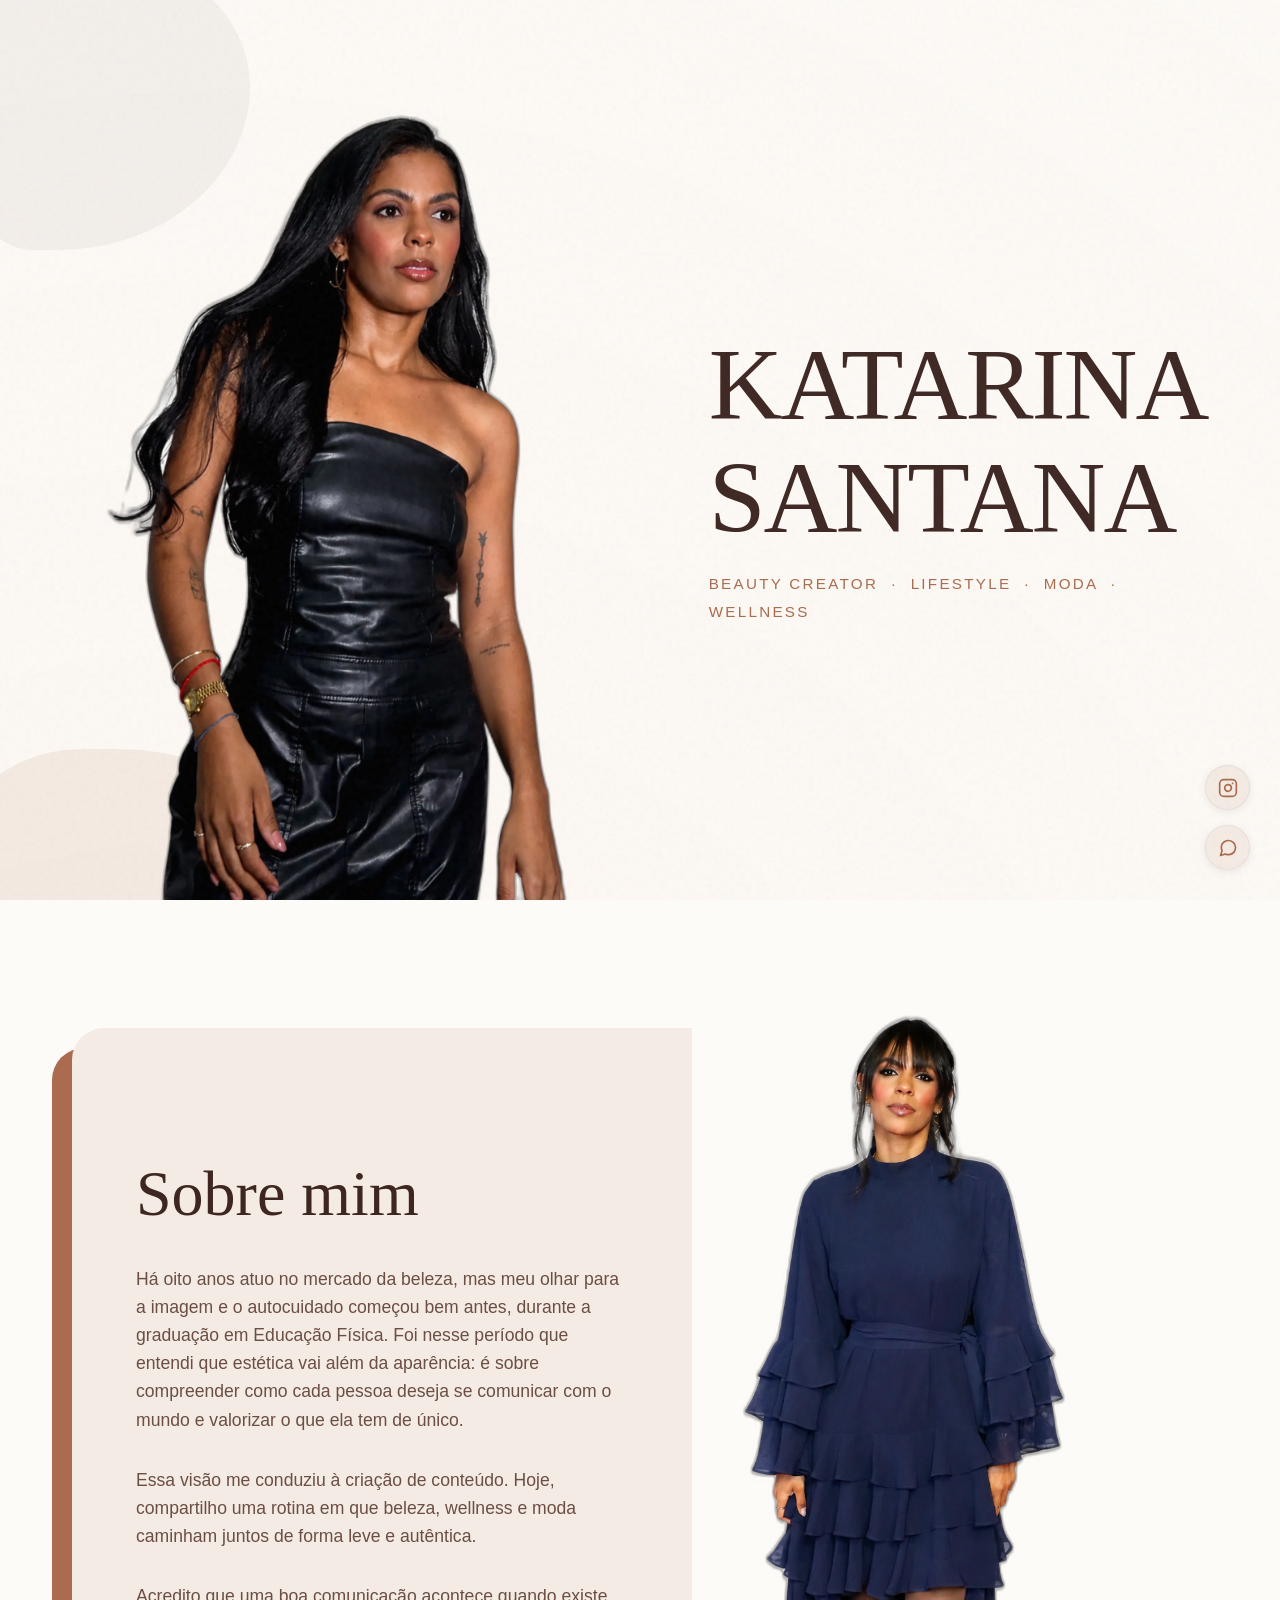
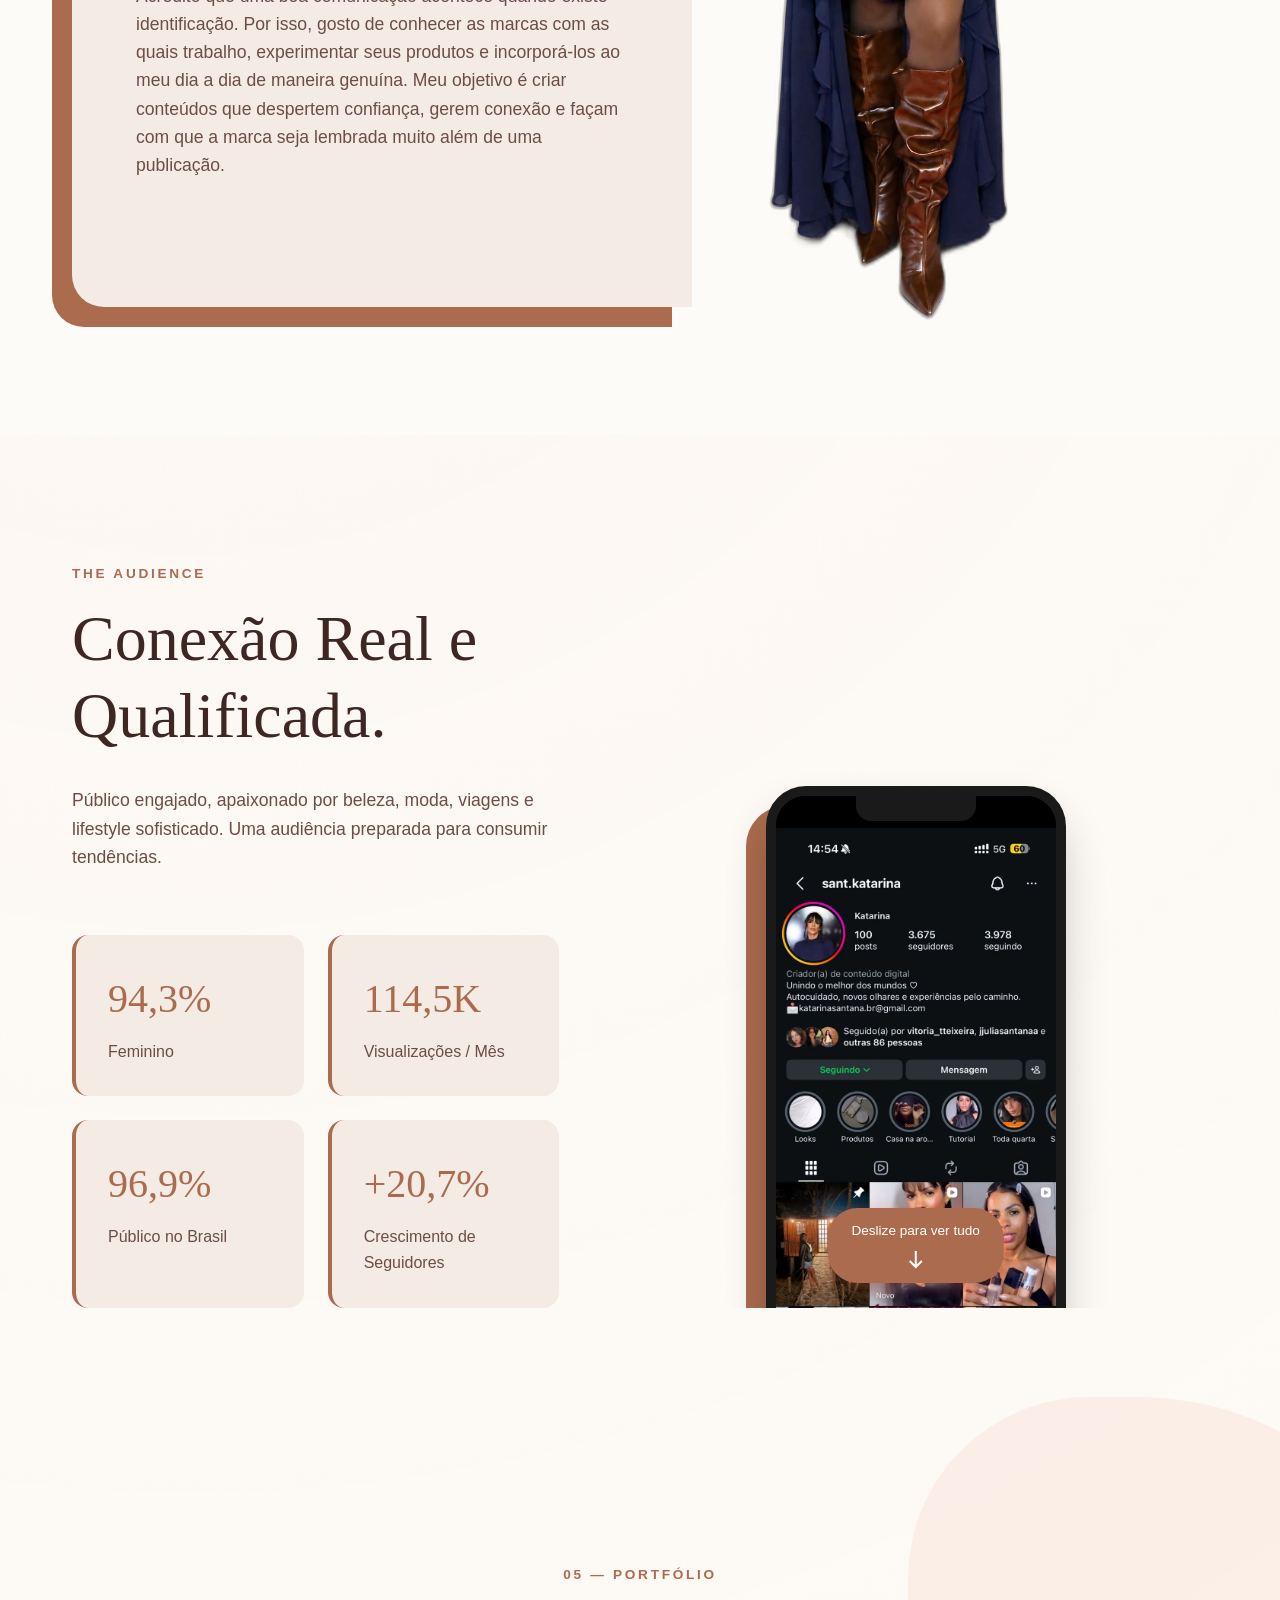
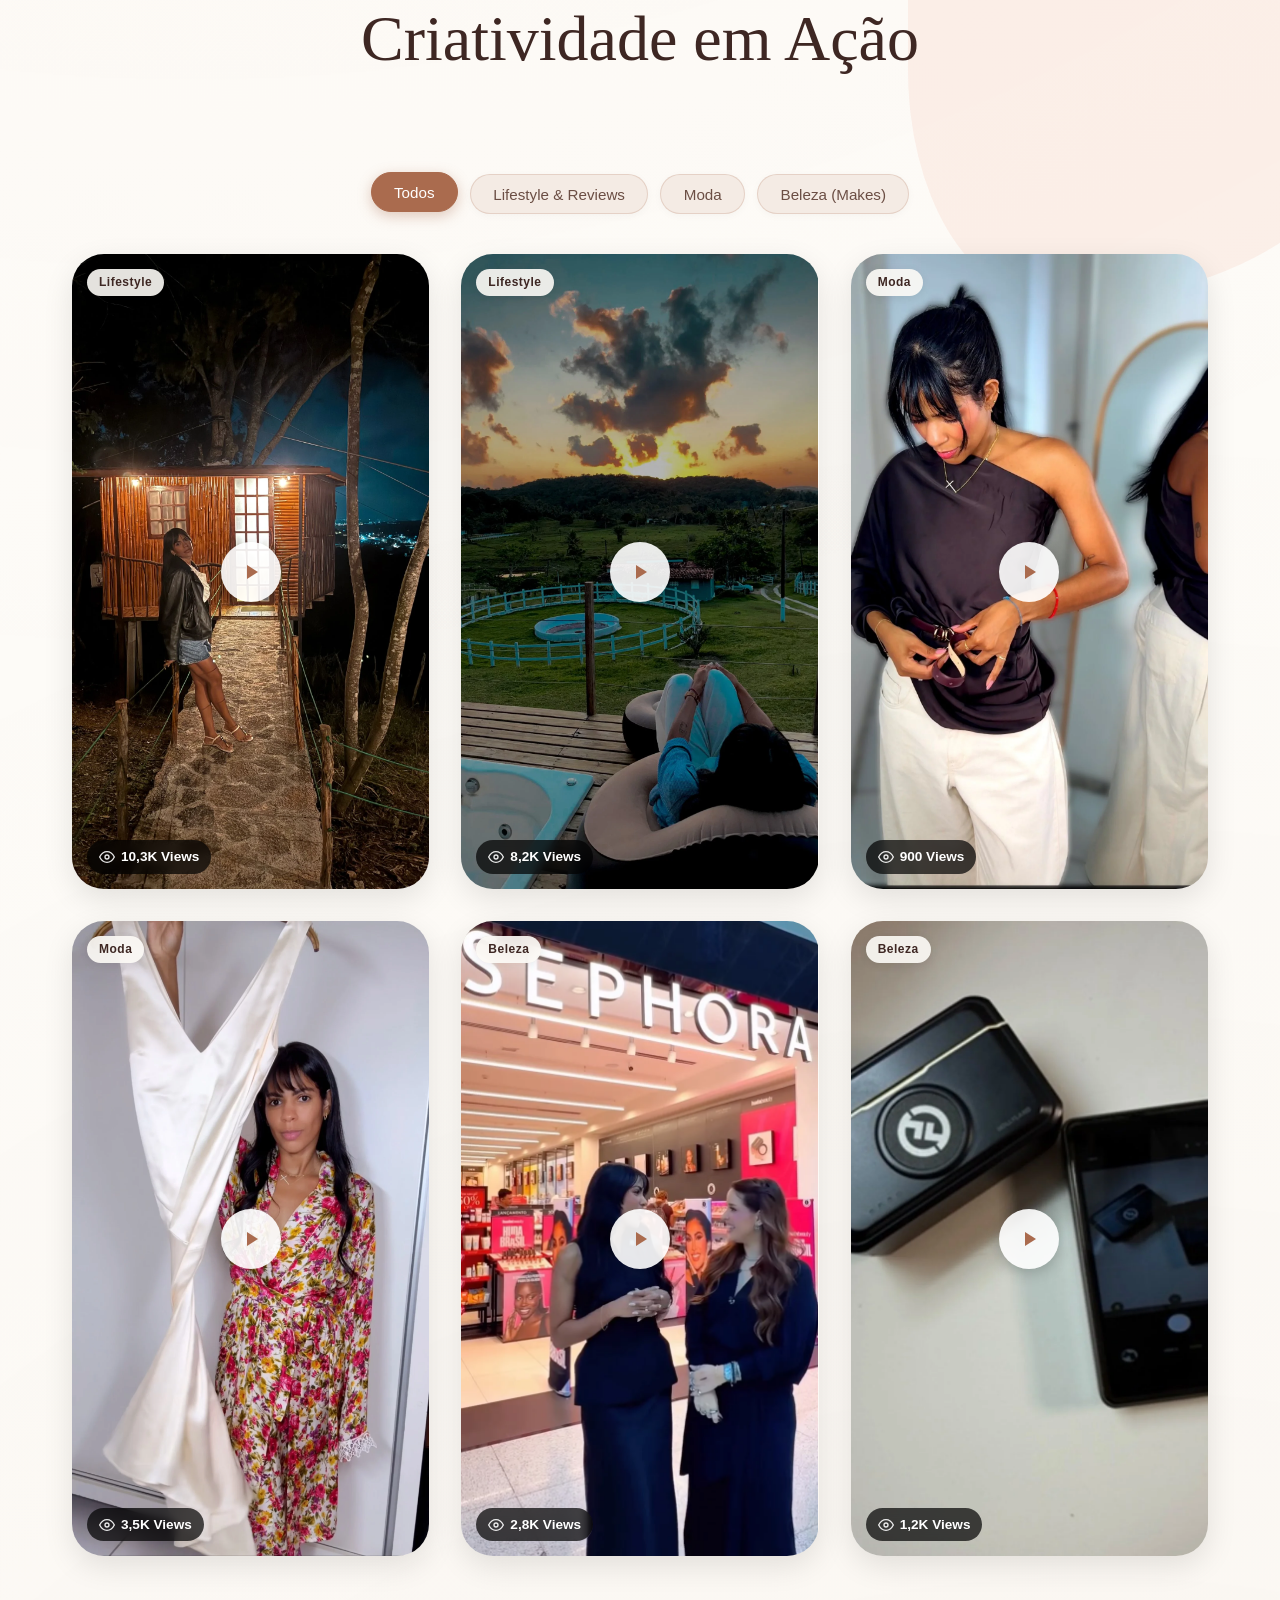
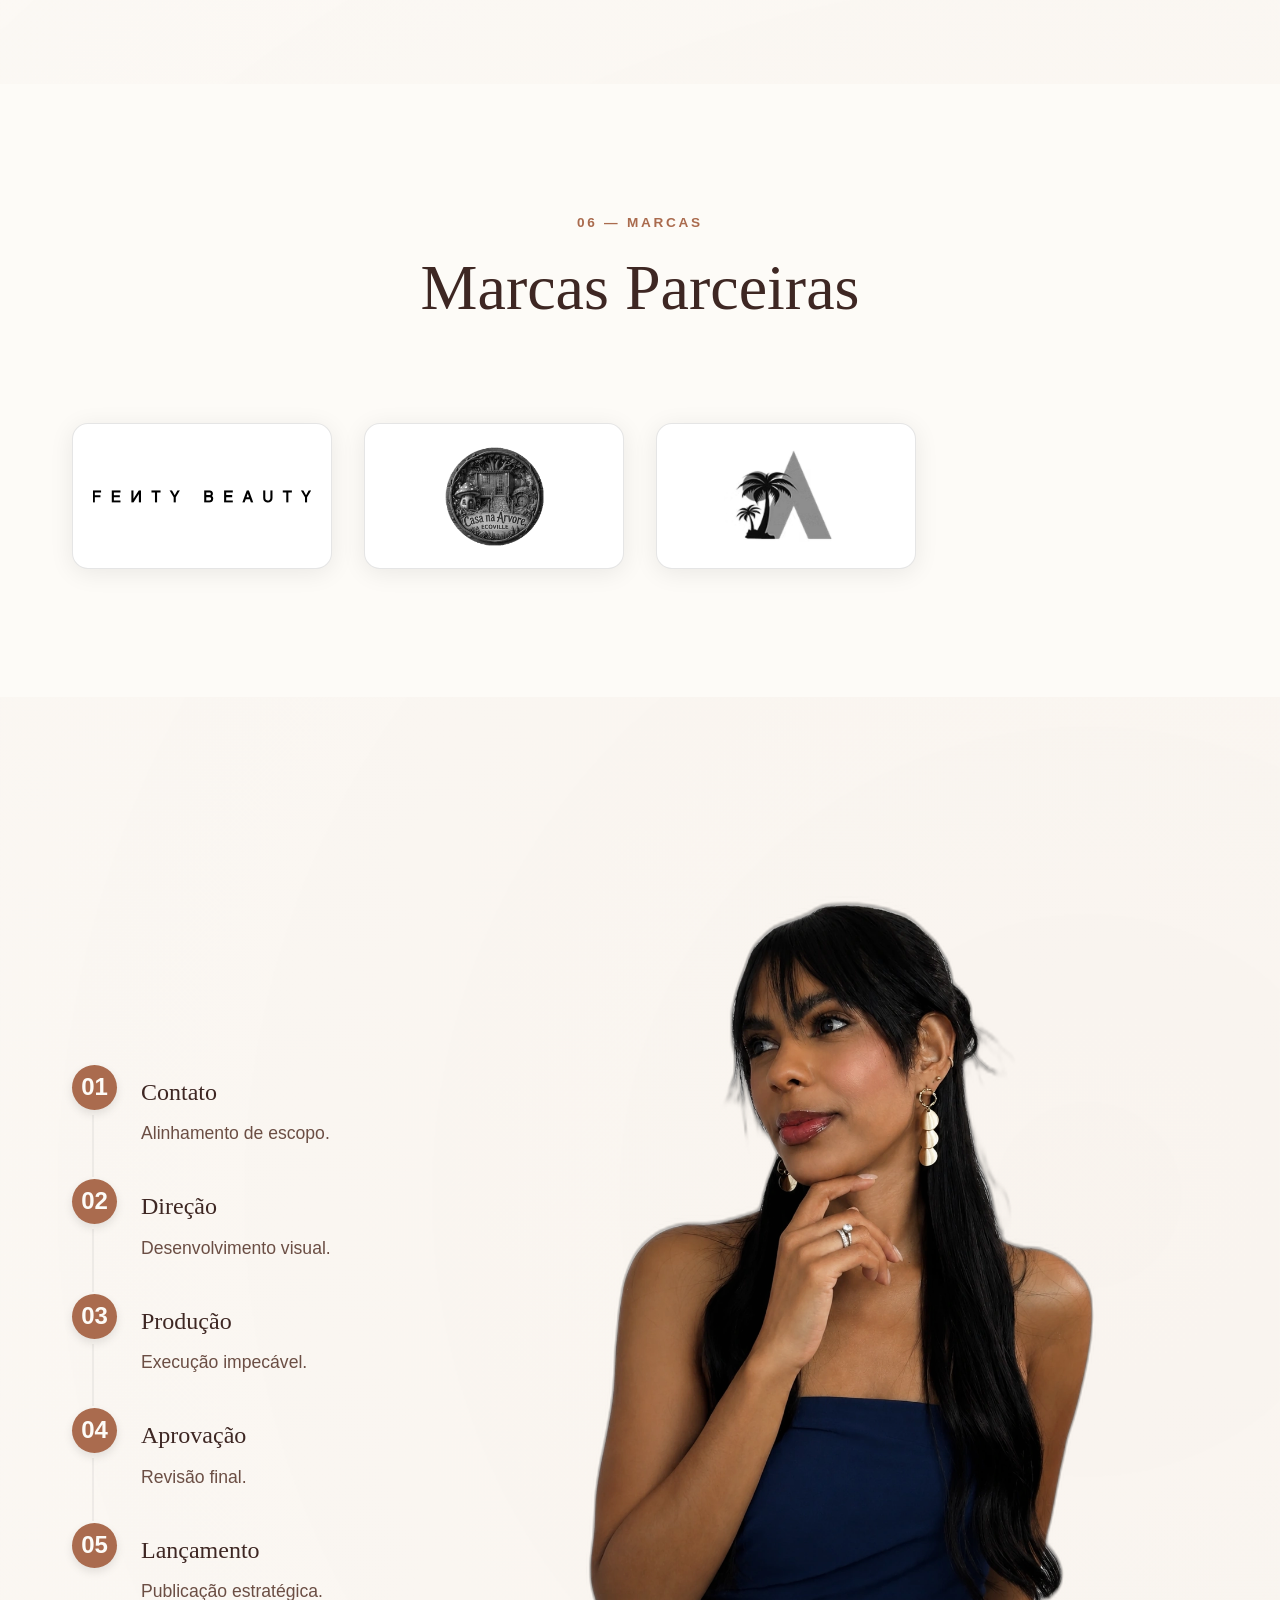
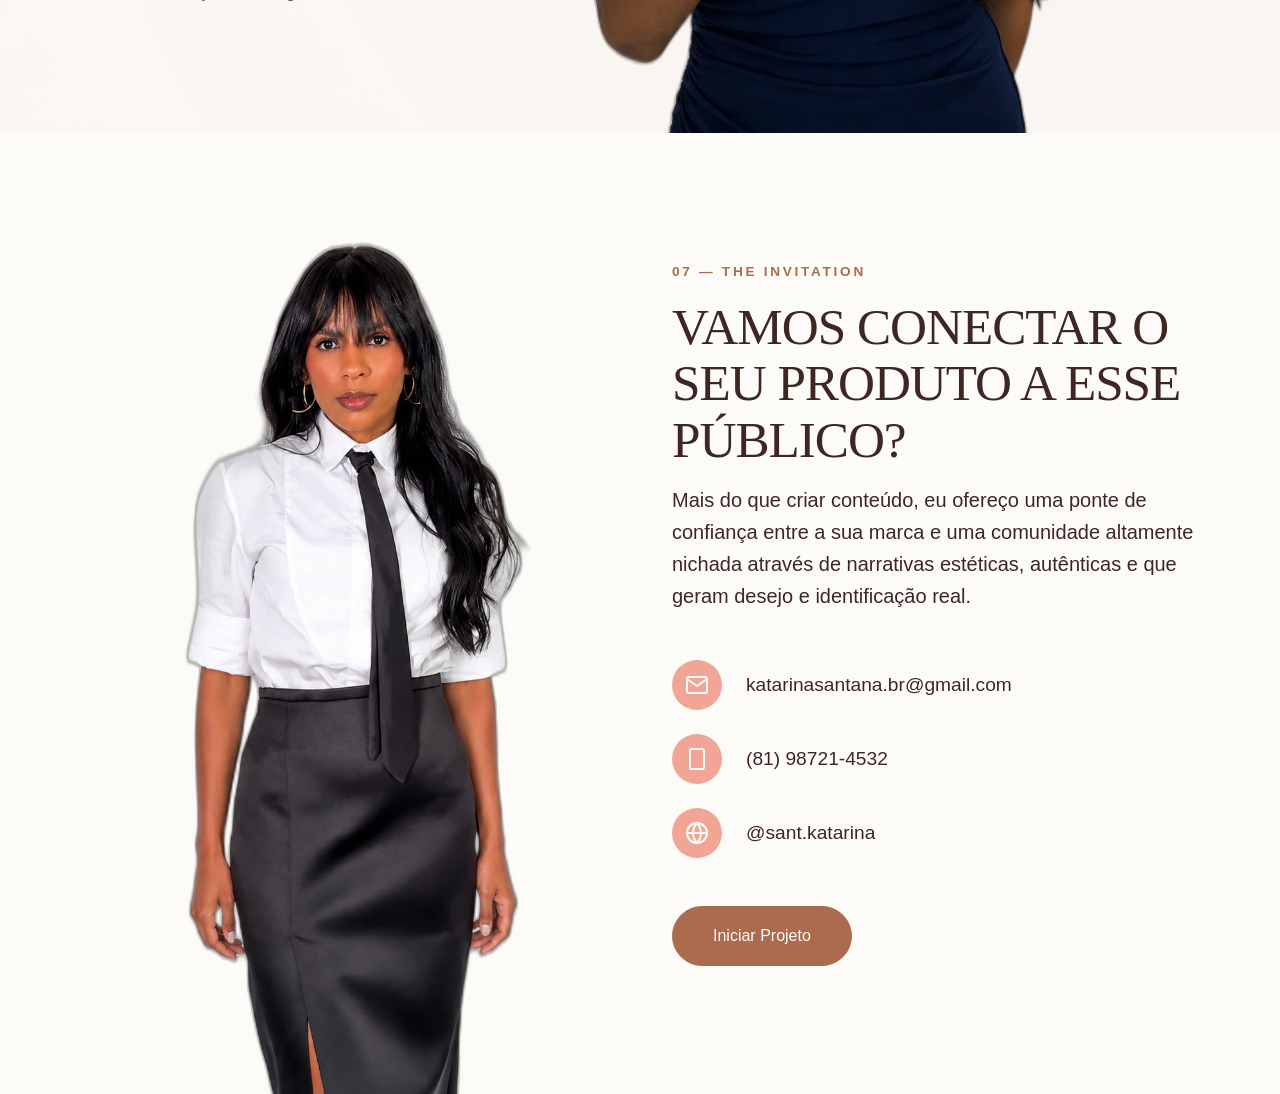
==== commit 325bb3e0: "Adicionar Casa na Arvore Ecoville e Rancho Navarro na secao de marcas parceiras com modais de campan" ====
--- a/index.html
+++ b/index.html
@@ -283,6 +283,28 @@
                             <svg width="20" height="20" viewBox="0 0 24 24" fill="none" stroke="currentColor" stroke-width="2"><path d="M5 12h14M12 5l7 7-7 7"/></svg>
                         </div>
                     </div>
+
+                    <!-- Casa na Árvore Ecoville -->
+                    <div class="brand-item" onclick="openCasaNaArvoreModal()">
+                        <div class="brand-logo-container">
+                            <img src="assets/images/brands/casanaarvore.webp" alt="Casa na Árvore Ecoville" class="brand-logo" style="max-height: 85px;">
+                        </div>
+                        <div class="brand-hover-overlay">
+                            <span>Ver Campanhas</span>
+                            <svg width="20" height="20" viewBox="0 0 24 24" fill="none" stroke="currentColor" stroke-width="2"><path d="M5 12h14M12 5l7 7-7 7"/></svg>
+                        </div>
+                    </div>
+
+                    <!-- Rancho Navarro -->
+                    <div class="brand-item" onclick="openRanchoNavarroModal()">
+                        <div class="brand-logo-container">
+                            <img src="assets/images/brands/ranchonavarro.webp" alt="Rancho Navarro" class="brand-logo" style="max-height: 80px;">
+                        </div>
+                        <div class="brand-hover-overlay">
+                            <span>Ver Campanhas</span>
+                            <svg width="20" height="20" viewBox="0 0 24 24" fill="none" stroke="currentColor" stroke-width="2"><path d="M5 12h14M12 5l7 7-7 7"/></svg>
+                        </div>
+                    </div>
                 </div>
             </div>
         </section>
@@ -424,6 +446,60 @@
         </div>
     </div>
 
+    <!-- Casa na Árvore Ecoville Video Modal -->
+    <div id="casaNaArvoreModal" class="custom-modal">
+        <div class="modal-backdrop" onclick="closeCasaNaArvoreModal()"></div>
+        <div class="modal-content-wrapper">
+            <button class="modal-close" onclick="closeCasaNaArvoreModal()" aria-label="Fechar">
+                <svg width="24" height="24" viewBox="0 0 24 24" fill="none" stroke="currentColor" stroke-width="2"><line x1="18" y1="6" x2="6" y2="18"></line><line x1="6" y1="6" x2="18" y2="18"></line></svg>
+            </button>
+            <div class="modal-header">
+                <img src="assets/images/brands/casanaarvore.webp" alt="Casa na Árvore Ecoville" style="height: 60px; margin: 0 auto 10px; display: block; border-radius: 50%;">
+                <h3 style="font-family: var(--font-heading); color: var(--clr-text-main); font-size: 1.5rem; margin-bottom: 4px;">Casa na Árvore Ecoville</h3>
+                <p>Experiência e Parceria em Lifestyle</p>
+            </div>
+            <div class="modal-videos-grid" style="grid-template-columns: minmax(280px, 420px); justify-content: center;">
+                <div class="modal-video-box" style="position: relative;">
+                    <video id="casaNaArvoreVideo" src="assets/videos/LIFESTYLE 1/video.mp4" poster="assets/videos/LIFESTYLE 1/poster.webp" loop muted playsinline controls preload="none"></video>
+                    <a href="https://www.instagram.com/reel/Ddtx8dws-pl/" target="_blank" rel="noopener noreferrer" style="position: absolute; top: 15px; right: 15px; background: rgba(0,0,0,0.7); color: white; padding: 6px 12px; border-radius: 20px; font-size: 12px; text-decoration: none; display: flex; align-items: center; gap: 6px; backdrop-filter: blur(4px); transition: all 0.3s ease;">
+                        <svg width="14" height="14" viewBox="0 0 24 24" fill="none" stroke="currentColor" stroke-width="2" stroke-linecap="round" stroke-linejoin="round"><rect x="2" y="2" width="20" height="20" rx="5" ry="5"></rect><path d="M16 11.37A4 4 0 1 1 12.63 8 4 4 0 0 1 16 11.37z"></path><line x1="17.5" y1="6.5" x2="17.51" y2="6.5"></line></svg>
+                        Ver no Reels
+                    </a>
+                </div>
+            </div>
+            <div class="modal-controls">
+                <button id="unmuteCasaNaArvoreBtn" class="btn-primary" onclick="toggleMuteCasaNaArvoreVideo()">Ativar Som</button>
+            </div>
+        </div>
+    </div>
+
+    <!-- Rancho Navarro Video Modal -->
+    <div id="ranchoNavarroModal" class="custom-modal">
+        <div class="modal-backdrop" onclick="closeRanchoNavarroModal()"></div>
+        <div class="modal-content-wrapper">
+            <button class="modal-close" onclick="closeRanchoNavarroModal()" aria-label="Fechar">
+                <svg width="24" height="24" viewBox="0 0 24 24" fill="none" stroke="currentColor" stroke-width="2"><line x1="18" y1="6" x2="6" y2="18"></line><line x1="6" y1="6" x2="18" y2="18"></line></svg>
+            </button>
+            <div class="modal-header">
+                <img src="assets/images/brands/ranchonavarro.webp" alt="Rancho Navarro" style="height: 55px; margin: 0 auto 10px; display: block;">
+                <h3 style="font-family: var(--font-heading); color: var(--clr-text-main); font-size: 1.5rem; margin-bottom: 4px;">Rancho Navarro</h3>
+                <p>Experiência e Parceria em Lifestyle</p>
+            </div>
+            <div class="modal-videos-grid" style="grid-template-columns: minmax(280px, 420px); justify-content: center;">
+                <div class="modal-video-box" style="position: relative;">
+                    <video id="ranchoNavarroVideo" src="assets/videos/LIFESTYLE 2/video.mp4" poster="assets/videos/LIFESTYLE 2/poster.webp" loop muted playsinline controls preload="none"></video>
+                    <a href="https://www.instagram.com/reel/DdJ1GYVMNGf/" target="_blank" rel="noopener noreferrer" style="position: absolute; top: 15px; right: 15px; background: rgba(0,0,0,0.7); color: white; padding: 6px 12px; border-radius: 20px; font-size: 12px; text-decoration: none; display: flex; align-items: center; gap: 6px; backdrop-filter: blur(4px); transition: all 0.3s ease;">
+                        <svg width="14" height="14" viewBox="0 0 24 24" fill="none" stroke="currentColor" stroke-width="2" stroke-linecap="round" stroke-linejoin="round"><rect x="2" y="2" width="20" height="20" rx="5" ry="5"></rect><path d="M16 11.37A4 4 0 1 1 12.63 8 4 4 0 0 1 16 11.37z"></path><line x1="17.5" y1="6.5" x2="17.51" y2="6.5"></line></svg>
+                        Ver no Reels
+                    </a>
+                </div>
+            </div>
+            <div class="modal-controls">
+                <button id="unmuteRanchoNavarroBtn" class="btn-primary" onclick="toggleMuteRanchoNavarroVideo()">Ativar Som</button>
+            </div>
+        </div>
+    </div>
+
     <!-- Scripts -->
     <script src="js/main.js?v=4"></script>
     <script src="js/animations.js?v=2"></script>
